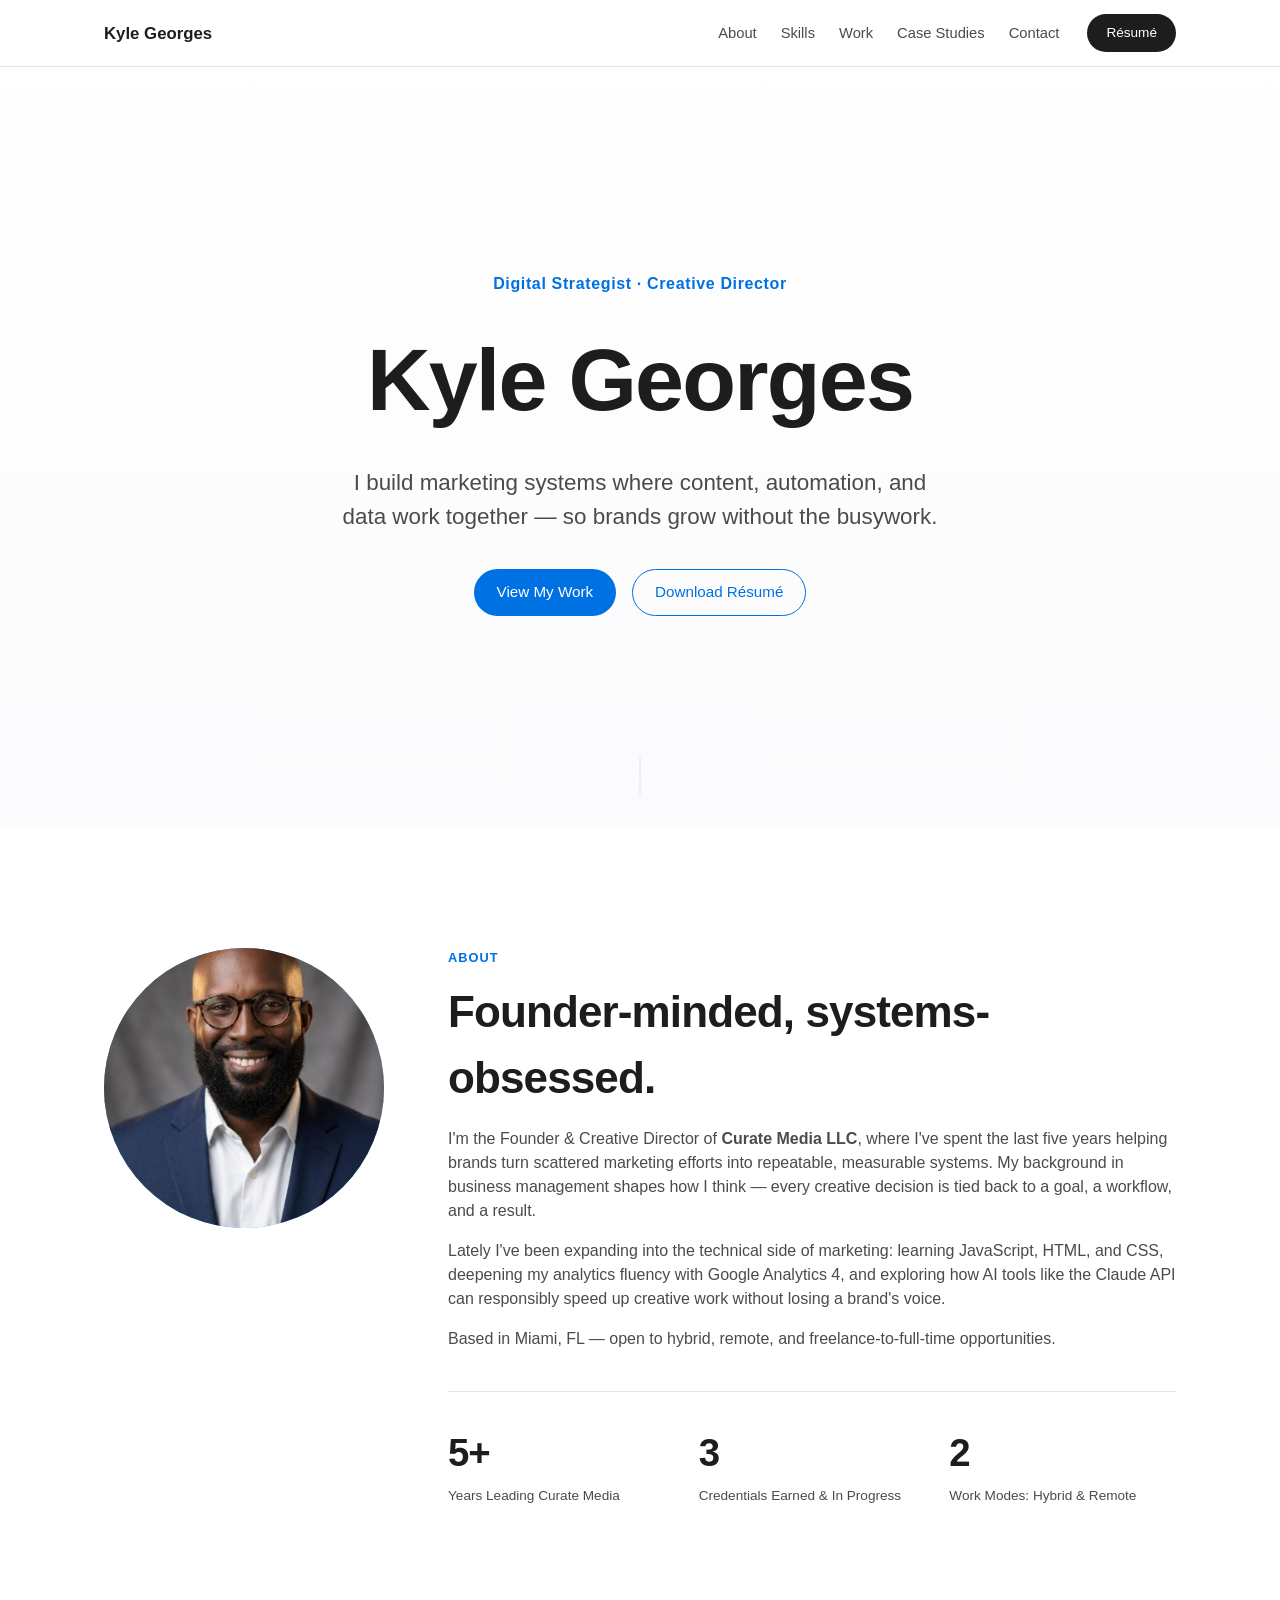
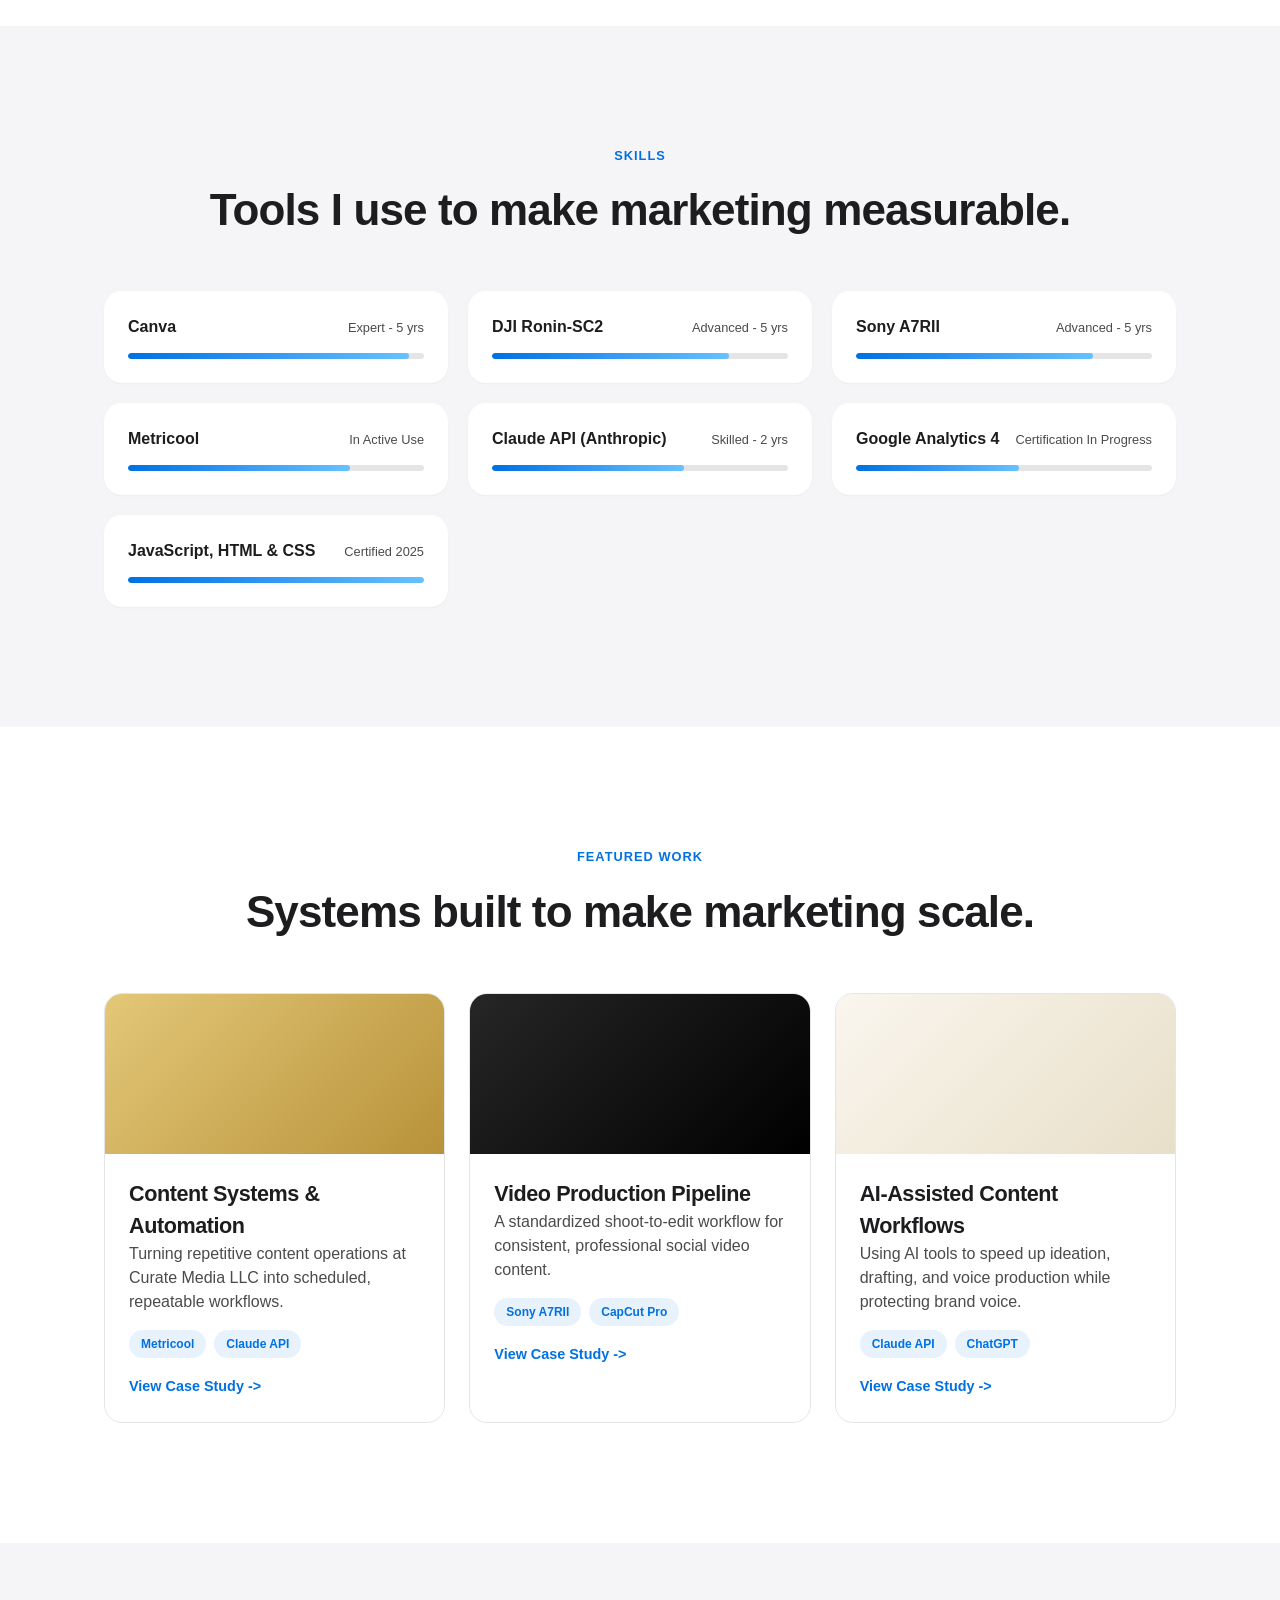
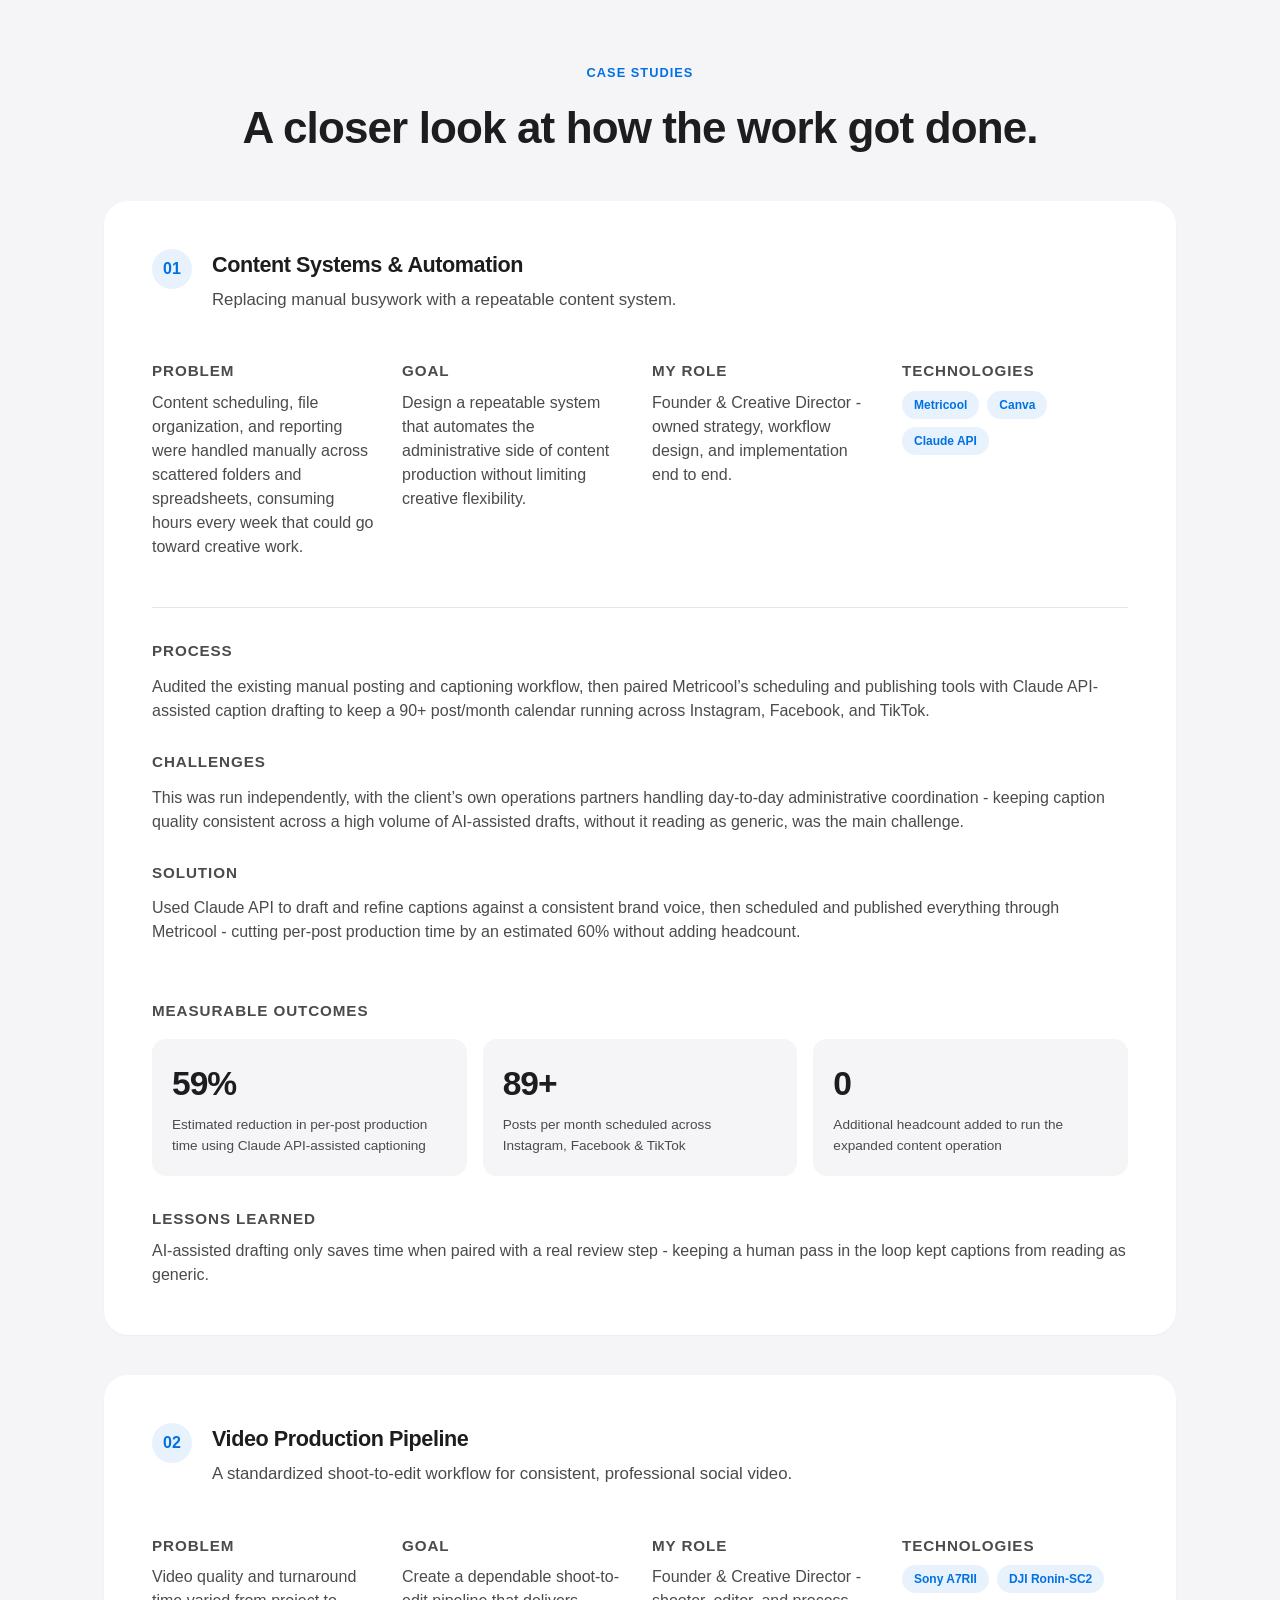
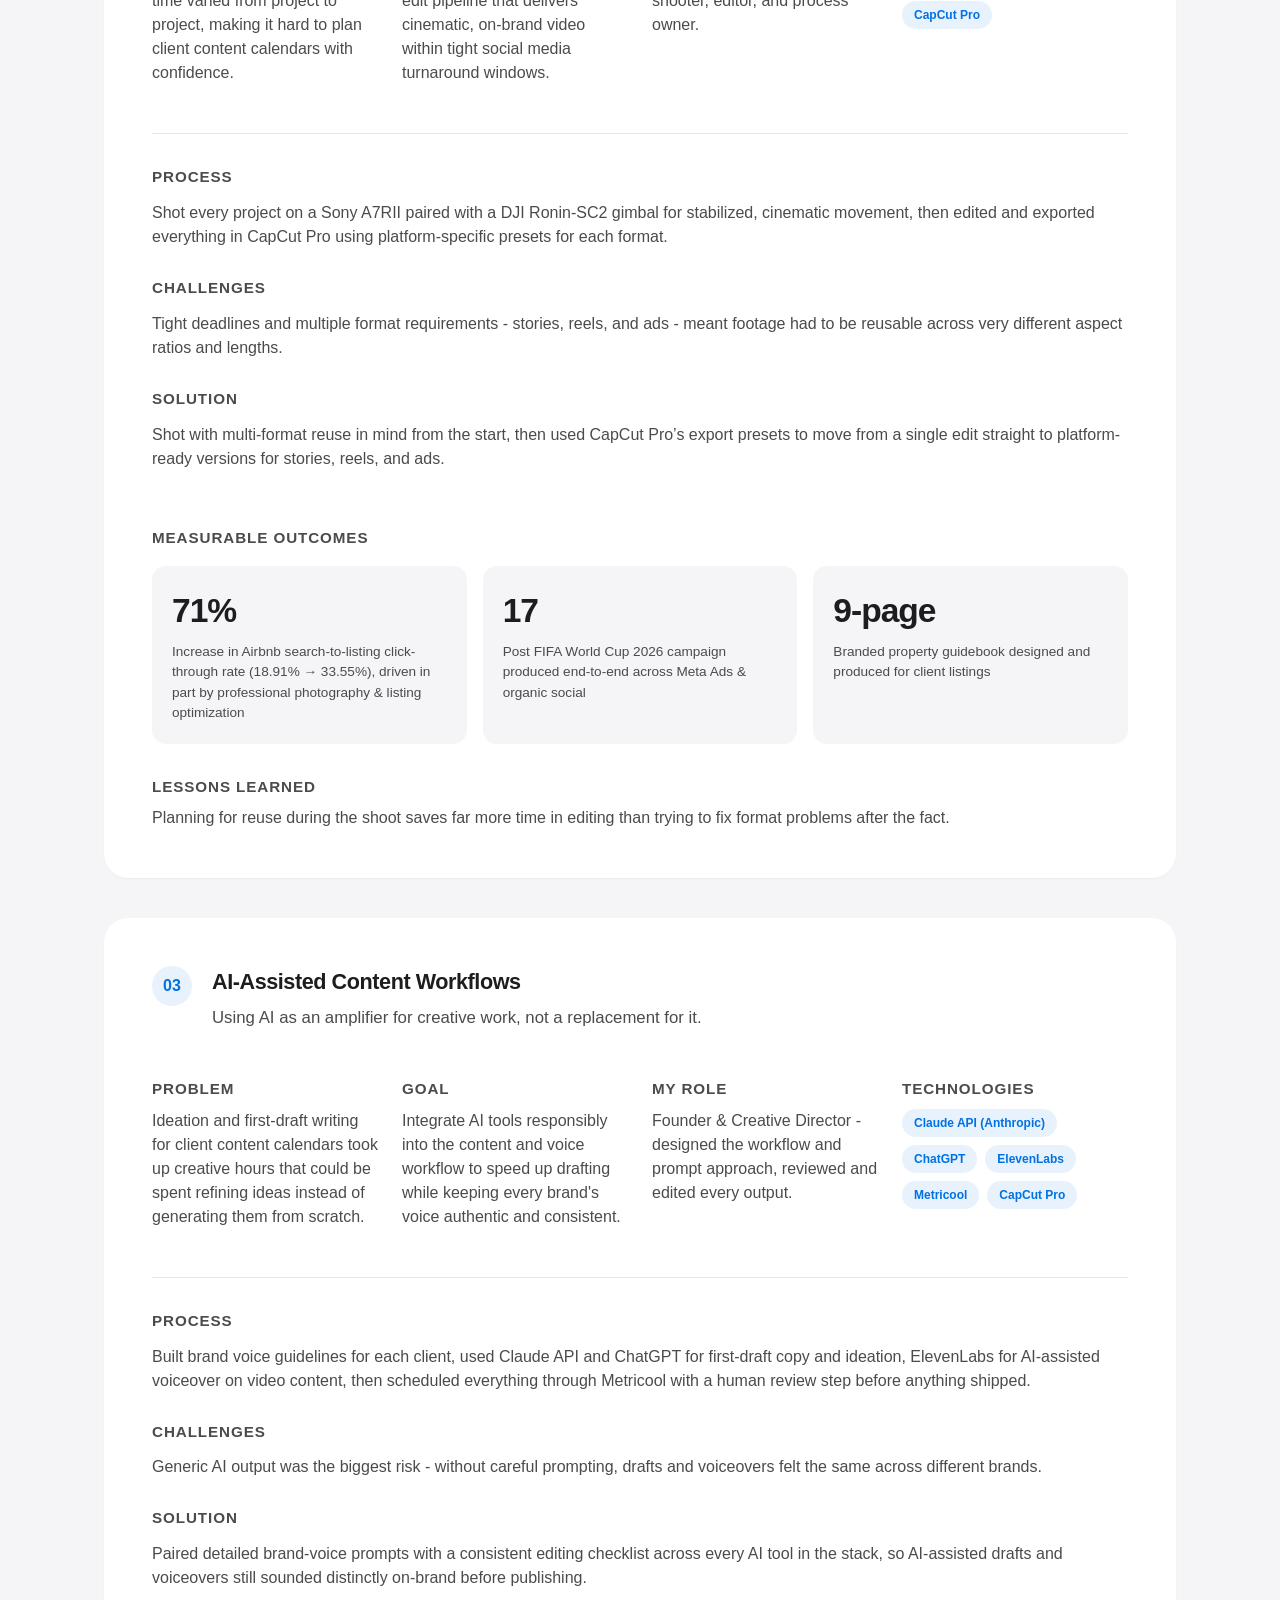
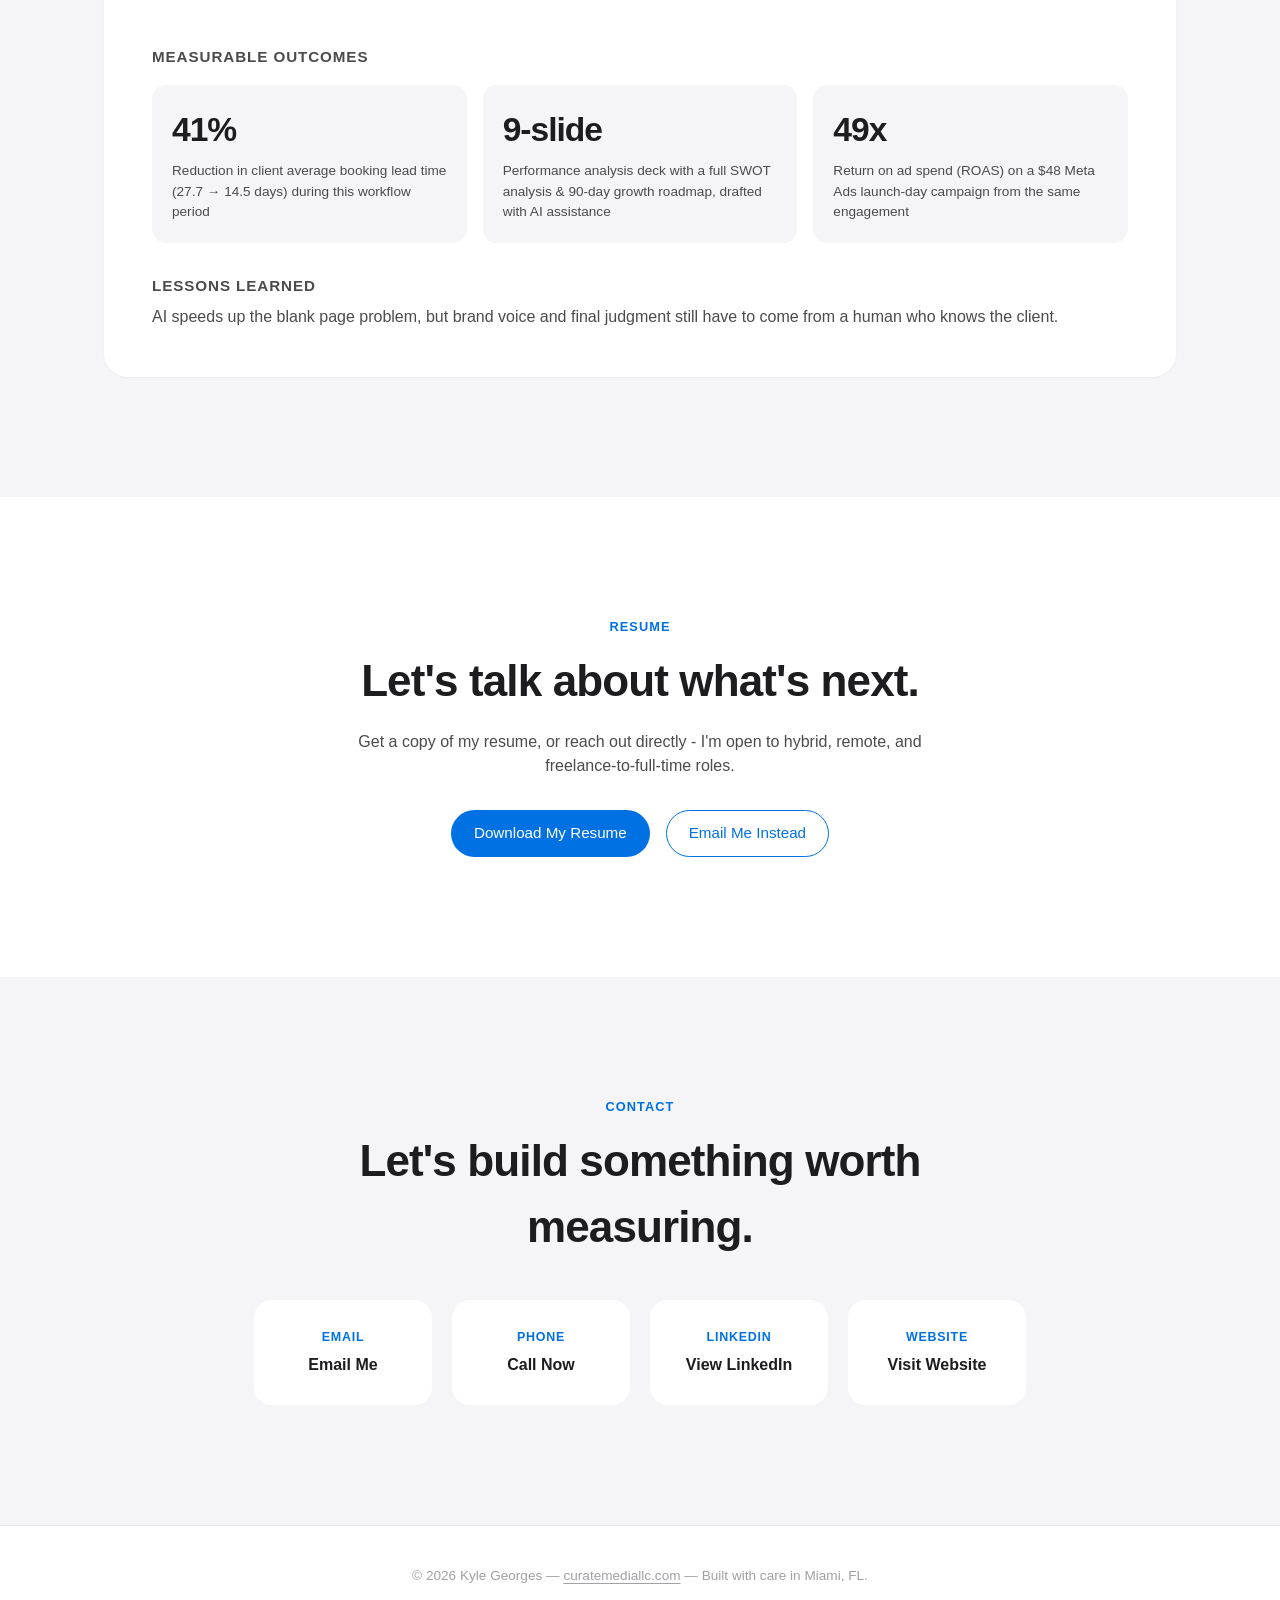
==== index.html @ 7d6620c8 "Add resume PDF and fix download links" ====
<!DOCTYPE html>
<html lang="en">
  <head>
    <meta charset="UTF-8" />
    <meta name="viewport" content="width=device-width, initial-scale=1.0" />
    <title>Kyle Georges — Digital Strategist & Creative Director</title>
    <meta
      name="description"
      content="Kyle Georges is a digital strategist and creative director specializing in content systems, marketing automation, and AI-assisted creative workflows."
    />
    <link rel="preconnect" href="https://fonts.googleapis.com" />
    <link rel="stylesheet" href="styles.css" />
    <script type="module" src="script.js" defer></script>
  </head>
  <body>
    <a class="skip-link" href="#main">Skip to content</a>

    <header class="site-header" id="top">
      <div class="nav-inner">
        <a href="#top" class="logo">Kyle Georges</a>
        <nav class="main-nav" aria-label="Primary">
          <a href="#about">About</a>
          <a href="#skills">Skills</a>
          <a href="#work">Work</a>
          <a href="#case-studies">Case Studies</a>
          <a href="#contact">Contact</a>
        </nav>
        <a href="Kyle_Georges_Resume.pdf" download class="btn btn-small">Résumé</a>
        <button
          class="nav-toggle"
          id="navToggle"
          aria-label="Toggle menu"
          aria-expanded="false"
        >
          <span></span><span></span><span></span>
        </button>
      </div>
    </header>

    <main id="main">
      <section class="hero" id="home">
        <div class="hero-inner reveal">
          <p class="eyebrow">Digital Strategist · Creative Director</p>
          <h1>Kyle Georges</h1>
          <p class="hero-sub">
            I build marketing systems where content, automation, and data work
            together — so brands grow without the busywork.
          </p>
          <div class="hero-actions">
            <a href="#work" class="btn btn-primary">View My Work</a>
            <a href="Kyle_Georges_Resume.pdf" download class="btn btn-secondary">Download Résumé</a>
          </div>
        </div>
        <div class="scroll-cue" aria-hidden="true"><span></span></div>
      </section>

      <section class="about" id="about">
        <div class="container about-grid">
          <div class="about-portrait reveal">
            <img
              alt="Kyle Georges"
              class="portrait-img"
              src="[data-uri]"
            />
          </div>
          <div class="about-copy reveal">
            <p class="section-eyebrow">About</p>
            <h2>Founder-minded, systems-obsessed.</h2>
            <p>
              I'm the Founder &amp; Creative Director of
              <strong>Curate Media LLC</strong>, where I've spent the last five
              years helping brands turn scattered marketing efforts into
              repeatable, measurable systems. My background in business
              management shapes how I think — every creative decision is tied
              back to a goal, a workflow, and a result.
            </p>
            <p>
              Lately I've been expanding into the technical side of marketing:
              learning JavaScript, HTML, and CSS, deepening my analytics fluency
              with Google Analytics 4, and exploring how AI tools like the
              Claude API can responsibly speed up creative work without losing a
              brand's voice.
            </p>
            <p>
              Based in Miami, FL — open to hybrid, remote, and
              freelance-to-full-time opportunities.
            </p>
            <div class="kpi-row">
              <div class="kpi" data-count="5" data-suffix="+">
                <span class="kpi-number">0</span>
                <span class="kpi-label">Years Leading Curate Media</span>
              </div>
              <div class="kpi" data-count="3" data-suffix="">
                <span class="kpi-number">0</span>
                <span class="kpi-label"
                  >Credentials Earned &amp; In Progress</span
                >
              </div>
              <div class="kpi" data-count="2" data-suffix="">
                <span class="kpi-number">0</span>
                <span class="kpi-label">Work Modes: Hybrid &amp; Remote</span>
              </div>
            </div>
          </div>
        </div>
      </section>

      <section class="skills" id="skills">
        <div class="container">
          <p class="section-eyebrow center">Skills</p>
          <h2 class="center">Tools I use to make marketing measurable.</h2>
          <div class="skills-grid">
            <div class="skill-card reveal">
              <div class="skill-top">
                <span class="skill-name">Canva</span
                ><span class="skill-level">Expert - 5 yrs</span>
              </div>
              <div class="skill-bar"><span data-level="95"></span></div>
            </div>
            <div class="skill-card reveal">
              <div class="skill-top">
                <span class="skill-name">DJI Ronin-SC2</span
                ><span class="skill-level">Advanced - 5 yrs</span>
              </div>
              <div class="skill-bar"><span data-level="80"></span></div>
            </div>
            <div class="skill-card reveal">
              <div class="skill-top">
                <span class="skill-name">Sony A7RII</span
                ><span class="skill-level">Advanced - 5 yrs</span>
              </div>
              <div class="skill-bar"><span data-level="80"></span></div>
            </div>
            <div class="skill-card reveal">
              <div class="skill-top">
                <span class="skill-name">Metricool</span
                ><span class="skill-level">In Active Use</span>
              </div>
              <div class="skill-bar"><span data-level="75"></span></div>
            </div>
            <div class="skill-card reveal">
              <div class="skill-top">
                <span class="skill-name">Claude API (Anthropic)</span
                ><span class="skill-level">Skilled - 2 yrs</span>
              </div>
              <div class="skill-bar"><span data-level="65"></span></div>
            </div>
            <div class="skill-card reveal">
              <div class="skill-top">
                <span class="skill-name">Google Analytics 4</span
                ><span class="skill-level">Certification In Progress</span>
              </div>
              <div class="skill-bar"><span data-level="55"></span></div>
            </div>
            <div class="skill-card reveal">
              <div class="skill-top">
                <span class="skill-name">JavaScript, HTML &amp; CSS</span
                ><span class="skill-level">Certified 2025</span>
              </div>
              <div class="skill-bar"><span data-level="100"></span></div>
            </div>
          </div>
        </div>
      </section>
      <section class="work" id="work">
        <div class="container">
          <p class="section-eyebrow center">Featured Work</p>
          <h2 class="center">Systems built to make marketing scale.</h2>
          <div class="work-grid">
            <article class="work-card reveal">
              <div class="work-card-media media-1"></div>
              <div class="work-card-body">
                <h3>Content Systems &amp; Automation</h3>
                <p>
                  Turning repetitive content operations at Curate Media LLC into
                  scheduled, repeatable workflows.
                </p>
                <div class="tag-row">
                  <span class="tag">Metricool</span
                  ><span class="tag">Claude API</span>
                </div>
                <a href="#case-study-1" class="text-link"
                  >View Case Study -&gt;</a
                >
              </div>
            </article>
            <article class="work-card reveal">
              <div class="work-card-media media-2"></div>
              <div class="work-card-body">
                <h3>Video Production Pipeline</h3>
                <p>
                  A standardized shoot-to-edit workflow for consistent,
                  professional social video content.
                </p>
                <div class="tag-row">
                  <span class="tag">Sony A7RII</span
                  ><span class="tag">CapCut Pro</span>
                </div>
                <a href="#case-study-2" class="text-link"
                  >View Case Study -&gt;</a
                >
              </div>
            </article>
            <article class="work-card reveal">
              <div class="work-card-media media-3"></div>
              <div class="work-card-body">
                <h3>AI-Assisted Content Workflows</h3>
                <p>
                  Using AI tools to speed up ideation, drafting, and voice
                  production while protecting brand voice.
                </p>
                <div class="tag-row">
                  <span class="tag">Claude API</span
                  ><span class="tag">ChatGPT</span>
                </div>
                <a href="#case-study-3" class="text-link"
                  >View Case Study -&gt;</a
                >
              </div>
            </article>
          </div>
        </div>
      </section>
      <section class="case-studies" id="case-studies">
        <div class="container">
          <p class="section-eyebrow center">Case Studies</p>
          <h2 class="center">A closer look at how the work got done.</h2>
          <article class="case-study reveal" id="case-study-1">
            <div class="case-header">
              <span class="case-number">01</span>
              <div>
                <h3>Content Systems &amp; Automation</h3>
                <p class="case-tagline">
                  Replacing manual busywork with a repeatable content system.
                </p>
              </div>
            </div>
            <div class="case-grid">
              <div class="case-block">
                <h4>Problem</h4>
                <p>
                  Content scheduling, file organization, and reporting were
                  handled manually across scattered folders and spreadsheets,
                  consuming hours every week that could go toward creative work.
                </p>
              </div>
              <div class="case-block">
                <h4>Goal</h4>
                <p>
                  Design a repeatable system that automates the administrative
                  side of content production without limiting creative
                  flexibility.
                </p>
              </div>
              <div class="case-block">
                <h4>My Role</h4>
                <p>
                  Founder &amp; Creative Director - owned strategy, workflow
                  design, and implementation end to end.
                </p>
              </div>
              <div class="case-block">
                <h4>Technologies</h4>
                <div class="tag-row">
                  <span class="tag">Metricool</span
                  ><span class="tag">Canva</span
                  ><span class="tag">Claude API</span>
                </div>
              </div>
            </div>
            <div class="case-narrative">
              <h4>Process</h4>
              <p>
                Audited the existing manual posting and captioning workflow,
                then paired Metricool’s scheduling and publishing tools with
                Claude API-assisted caption drafting to keep a 90+ post/month
                calendar running across Instagram, Facebook, and TikTok.
              </p>
              <h4>Challenges</h4>
              <p>
                This was run independently, with the client’s own operations
                partners handling day-to-day administrative coordination -
                keeping caption quality consistent across a high volume of
                AI-assisted drafts, without it reading as generic, was the main
                challenge.
              </p>
              <h4>Solution</h4>
              <p>
                Used Claude API to draft and refine captions against a
                consistent brand voice, then scheduled and published everything
                through Metricool - cutting per-post production time by an
                estimated 60% without adding headcount.
              </p>
            </div>
            <div class="case-outcomes">
              <h4>Measurable Outcomes</h4>
              <div class="outcome-grid">
                <div
                  class="outcome-card stat kpi reveal"
                  data-count="60"
                  data-suffix="%"
                >
                  <span class="kpi-number">0</span
                  ><span class="outcome-label"
                    >Estimated reduction in per-post production time using
                    Claude API-assisted captioning</span
                  >
                </div>
                <div
                  class="outcome-card stat kpi reveal"
                  data-count="90"
                  data-suffix="+"
                >
                  <span class="kpi-number">0</span
                  ><span class="outcome-label"
                    >Posts per month scheduled across Instagram, Facebook &amp;
                    TikTok</span
                  >
                </div>
                <div
                  class="outcome-card stat kpi reveal"
                  data-count="0"
                  data-suffix=""
                >
                  <span class="kpi-number">0</span
                  ><span class="outcome-label"
                    >Additional headcount added to run the expanded content
                    operation</span
                  >
                </div>
              </div>
            </div>
            <div class="case-lessons">
              <h4>Lessons Learned</h4>
              <p>
                AI-assisted drafting only saves time when paired with a real
                review step - keeping a human pass in the loop kept captions
                from reading as generic.
              </p>
            </div>
          </article>
          <article class="case-study reveal" id="case-study-2">
            <div class="case-header">
              <span class="case-number">02</span>
              <div>
                <h3>Video Production Pipeline</h3>
                <p class="case-tagline">
                  A standardized shoot-to-edit workflow for consistent,
                  professional social video.
                </p>
              </div>
            </div>
            <div class="case-grid">
              <div class="case-block">
                <h4>Problem</h4>
                <p>
                  Video quality and turnaround time varied from project to
                  project, making it hard to plan client content calendars with
                  confidence.
                </p>
              </div>
              <div class="case-block">
                <h4>Goal</h4>
                <p>
                  Create a dependable shoot-to-edit pipeline that delivers
                  cinematic, on-brand video within tight social media turnaround
                  windows.
                </p>
              </div>
              <div class="case-block">
                <h4>My Role</h4>
                <p>
                  Founder &amp; Creative Director - shooter, editor, and process
                  owner.
                </p>
              </div>
              <div class="case-block">
                <h4>Technologies</h4>
                <div class="tag-row">
                  <span class="tag">Sony A7RII</span
                  ><span class="tag">DJI Ronin-SC2</span
                  ><span class="tag">CapCut Pro</span>
                </div>
              </div>
            </div>
            <div class="case-narrative">
              <h4>Process</h4>
              <p>
                Shot every project on a Sony A7RII paired with a DJI Ronin-SC2
                gimbal for stabilized, cinematic movement, then edited and
                exported everything in CapCut Pro using platform-specific
                presets for each format.
              </p>
              <h4>Challenges</h4>
              <p>
                Tight deadlines and multiple format requirements - stories,
                reels, and ads - meant footage had to be reusable across very
                different aspect ratios and lengths.
              </p>
              <h4>Solution</h4>
              <p>
                Shot with multi-format reuse in mind from the start, then used
                CapCut Pro’s export presets to move from a single edit straight
                to platform-ready versions for stories, reels, and ads.
              </p>
            </div>
            <div class="case-outcomes">
              <h4>Measurable Outcomes</h4>
              <div class="outcome-grid">
                <div
                  class="outcome-card stat kpi reveal"
                  data-count="77"
                  data-suffix="%"
                >
                  <span class="kpi-number">0</span
                  ><span class="outcome-label"
                    >Increase in Airbnb search-to-listing click-through rate
                    (18.91% → 33.55%), driven in part by professional
                    photography &amp; listing optimization</span
                  >
                </div>
                <div
                  class="outcome-card stat kpi reveal"
                  data-count="18"
                  data-suffix=""
                >
                  <span class="kpi-number">0</span
                  ><span class="outcome-label"
                    >Post FIFA World Cup 2026 campaign produced end-to-end
                    across Meta Ads &amp; organic social</span
                  >
                </div>
                <div
                  class="outcome-card stat kpi reveal"
                  data-count="10"
                  data-suffix="-page"
                >
                  <span class="kpi-number">0</span
                  ><span class="outcome-label"
                    >Branded property guidebook designed and produced for client
                    listings</span
                  >
                </div>
              </div>
            </div>
            <div class="case-lessons">
              <h4>Lessons Learned</h4>
              <p>
                Planning for reuse during the shoot saves far more time in
                editing than trying to fix format problems after the fact.
              </p>
            </div>
          </article>
          <article class="case-study reveal" id="case-study-3">
            <div class="case-header">
              <span class="case-number">03</span>
              <div>
                <h3>AI-Assisted Content Workflows</h3>
                <p class="case-tagline">
                  Using AI as an amplifier for creative work, not a replacement
                  for it.
                </p>
              </div>
            </div>
            <div class="case-grid">
              <div class="case-block">
                <h4>Problem</h4>
                <p>
                  Ideation and first-draft writing for client content calendars
                  took up creative hours that could be spent refining ideas
                  instead of generating them from scratch.
                </p>
              </div>
              <div class="case-block">
                <h4>Goal</h4>
                <p>
                  Integrate AI tools responsibly into the content and voice
                  workflow to speed up drafting while keeping every brand's
                  voice authentic and consistent.
                </p>
              </div>
              <div class="case-block">
                <h4>My Role</h4>
                <p>
                  Founder &amp; Creative Director - designed the workflow and
                  prompt approach, reviewed and edited every output.
                </p>
              </div>
              <div class="case-block">
                <h4>Technologies</h4>
                <div class="tag-row">
                  <span class="tag">Claude API (Anthropic)</span
                  ><span class="tag">ChatGPT</span
                  ><span class="tag">ElevenLabs</span
                  ><span class="tag">Metricool</span
                  ><span class="tag">CapCut Pro</span>
                </div>
              </div>
            </div>
            <div class="case-narrative">
              <h4>Process</h4>
              <p>
                Built brand voice guidelines for each client, used Claude API
                and ChatGPT for first-draft copy and ideation, ElevenLabs for
                AI-assisted voiceover on video content, then scheduled
                everything through Metricool with a human review step before
                anything shipped.
              </p>
              <h4>Challenges</h4>
              <p>
                Generic AI output was the biggest risk - without careful
                prompting, drafts and voiceovers felt the same across different
                brands.
              </p>
              <h4>Solution</h4>
              <p>
                Paired detailed brand-voice prompts with a consistent editing
                checklist across every AI tool in the stack, so AI-assisted
                drafts and voiceovers still sounded distinctly on-brand before
                publishing.
              </p>
            </div>
            <div class="case-outcomes">
              <h4>Measurable Outcomes</h4>
              <div class="outcome-grid">
                <div
                  class="outcome-card stat kpi reveal"
                  data-count="48"
                  data-suffix="%"
                >
                  <span class="kpi-number">0</span
                  ><span class="outcome-label"
                    >Reduction in client average booking lead time (27.7 → 14.5
                    days) during this workflow period</span
                  >
                </div>
                <div
                  class="outcome-card stat kpi reveal"
                  data-count="10"
                  data-suffix="-slide"
                >
                  <span class="kpi-number">0</span
                  ><span class="outcome-label"
                    >Performance analysis deck with a full SWOT analysis &amp;
                    90-day growth roadmap, drafted with AI assistance</span
                  >
                </div>
                <div
                  class="outcome-card stat kpi reveal"
                  data-count="58"
                  data-suffix="x"
                >
                  <span class="kpi-number">0</span
                  ><span class="outcome-label"
                    >Return on ad spend (ROAS) on a $48 Meta Ads launch-day
                    campaign from the same engagement</span
                  >
                </div>
              </div>
            </div>
            <div class="case-lessons">
              <h4>Lessons Learned</h4>
              <p>
                AI speeds up the blank page problem, but brand voice and final
                judgment still have to come from a human who knows the client.
              </p>
            </div>
          </article>
        </div>
      </section>
      <section class="resume-section" id="resume">
        <div class="container resume-inner reveal">
          <p class="section-eyebrow center">Resume</p>
          <h2 class="center">Let's talk about what's next.</h2>
          <p class="center resume-sub">
            Get a copy of my resume, or reach out directly - I'm open to hybrid,
            remote, and freelance-to-full-time roles.
          </p>
          <div class="hero-actions center">
            <a
              href="Kyle_Georges_Resume.pdf"
              download
              class="btn btn-primary"
              >Download My Resume</a
            >
            <a
              href="mailto:prestorge@gmail.com?subject=Resume%20Request"
              class="btn btn-secondary"
              >Email Me Instead</a
            >
          </div>
        </div>
      </section>
      <section class="contact" id="contact">
        <div class="container contact-inner reveal">
          <p class="section-eyebrow center">Contact</p>
          <h2 class="center">Let's build something worth measuring.</h2>
          <div class="contact-grid">
            <a class="contact-card" href="mailto:prestorge@gmail.com"
              ><span class="contact-label">Email</span
              ><span class="contact-value">Email Me</span></a
            ><a class="contact-card" href="tel:+17866679561"
              ><span class="contact-label">Phone</span
              ><span class="contact-value">Call Now</span></a
            ><a
              class="contact-card"
              href="https://www.linkedin.com/in/kgeorges2k3"
              target="_blank"
              rel="noopener"
              ><span class="contact-label">LinkedIn</span
              ><span class="contact-value">View LinkedIn</span></a
            ><a
              class="contact-card"
              href="https://curatemediallc.com"
              target="_blank"
              rel="noopener"
              ><span class="contact-label">Website</span
              ><span class="contact-value">Visit Website</span></a
            >
          </div>
        </div>
      </section>
    </main>
    <footer class="site-footer">
      <div class="container footer-inner">
        <span>&copy; 2026 Kyle Georges &mdash; <a href="https://curatemediallc.com" target="_blank" rel="noopener" style="color:inherit;text-decoration:underline;text-underline-offset:3px;">curatemediallc.com</a> &mdash; Built with care in Miami, FL.</span>
      </div>
    </footer>
  </body>
</html>
---- styles.css ----
:root {
  --white: #ffffff;
  --ink: #1d1d1f;
  --ink-soft: #4b4b4d;
  --gray-line: #e5e5e7;
  --gray-bg: #f5f5f7;
  --accent: #0071e3;
  --accent-soft: #e8f2fd;
  --radius: 18px;
  --maxw: 1120px;
  --speed: 0.5s;
  font-size: 16px;
}
*,
*::before,
*::after {
  box-sizing: border-box;
}
html {
  scroll-behavior: smooth;
}
body {
  margin: 0;
  background: var(--white);
  color: var(--ink);
  font-family: -apple-system, BlinkMacSystemFont, 'SF Pro Display', 'Segoe UI',
    Roboto, Helvetica, Arial, sans-serif;
  line-height: 1.5;
  -webkit-font-smoothing: antialiased;
}
img {
  max-width: 100%;
  display: block;
}
a {
  color: inherit;
  text-decoration: none;
}
.container {
  max-width: var(--maxw);
  margin: 0 auto;
  padding: 0 24px;
}
.skip-link {
  position: absolute;
  left: -999px;
  top: 0;
  background: var(--ink);
  color: var(--white);
  padding: 12px 20px;
  border-radius: 0 0 8px 0;
  z-index: 1000;
}
.skip-link:focus {
  left: 0;
}
.center {
  text-align: center;
  margin-left: auto;
  margin-right: auto;
}
.section-eyebrow {
  text-transform: uppercase;
  letter-spacing: 0.08em;
  font-size: 0.8rem;
  font-weight: 600;
  color: var(--accent);
  margin: 0 0 12px;
}
h1,
h2,
h3,
h4 {
  font-weight: 600;
  letter-spacing: -0.02em;
  margin: 0;
}
h2 {
  font-size: clamp(1.8rem, 4vw, 2.75rem);
  margin-bottom: 16px;
}
h3 {
  font-size: 1.35rem;
}
h4 {
  font-size: 0.95rem;
  text-transform: uppercase;
  letter-spacing: 0.06em;
  color: var(--ink-soft);
  margin-bottom: 8px;
}
p {
  color: var(--ink-soft);
  margin: 0 0 16px;
}
.site-header {
  position: fixed;
  top: 0;
  left: 0;
  right: 0;
  z-index: 900;
  background: rgba(255, 255, 255, 0.8);
  backdrop-filter: saturate(180%) blur(20px);
  -webkit-backdrop-filter: saturate(180%) blur(20px);
  border-bottom: 1px solid var(--gray-line);
}
.nav-inner {
  max-width: var(--maxw);
  margin: 0 auto;
  padding: 14px 24px;
  display: flex;
  align-items: center;
  gap: 28px;
}
.logo {
  font-weight: 700;
  font-size: 1.05rem;
  margin-right: auto;
}
.main-nav {
  display: flex;
  gap: 24px;
}
.main-nav a {
  font-size: 0.92rem;
  color: var(--ink-soft);
  transition: color 0.25s ease;
}
.main-nav a:hover {
  color: var(--ink);
}
.btn {
  display: inline-flex;
  align-items: center;
  justify-content: center;
  padding: 11px 22px;
  border-radius: 980px;
  font-size: 0.95rem;
  font-weight: 500;
  transition: transform 0.25s ease, background 0.25s ease, box-shadow 0.25s ease;
  border: 1px solid transparent;
  cursor: pointer;
}
.btn-small {
  padding: 8px 18px;
  font-size: 0.85rem;
  background: var(--ink);
  color: var(--white);
}
.btn-small:hover {
  transform: translateY(-1px);
}
.btn-primary {
  background: var(--accent);
  color: var(--white);
}
.btn-primary:hover {
  background: #0077ed;
  transform: translateY(-2px);
  box-shadow: 0 10px 24px rgba(0, 113, 227, 0.25);
}
.btn-secondary {
  background: transparent;
  color: var(--accent);
  border-color: var(--accent);
}
.btn-secondary:hover {
  background: var(--accent-soft);
  transform: translateY(-2px);
}
.nav-toggle {
  display: none;
  flex-direction: column;
  gap: 4px;
  background: none;
  border: none;
  cursor: pointer;
  padding: 6px;
}
.nav-toggle span {
  width: 20px;
  height: 2px;
  background: var(--ink);
}
.hero {
  position: relative;
  min-height: 92vh;
  display: flex;
  flex-direction: column;
  align-items: center;
  justify-content: center;
  text-align: center;
  padding: 140px 24px 80px;
  background: linear-gradient(180deg, #ffffff 0%, #fbfbfd 100%);
}
.hero-inner {
  max-width: 760px;
}
.eyebrow {
  color: var(--accent);
  font-weight: 600;
  letter-spacing: 0.04em;
  margin-bottom: 18px;
  font-size: 1rem;
}
.hero h1 {
  font-size: clamp(3rem, 9vw, 5.5rem);
  margin-bottom: 20px;
}
.hero-sub {
  font-size: clamp(1.1rem, 2vw, 1.4rem);
  color: var(--ink-soft);
  max-width: 620px;
  margin: 0 auto 36px;
}
.hero-actions {
  display: flex;
  gap: 16px;
  justify-content: center;
  flex-wrap: wrap;
}
.hero-actions.center {
  justify-content: center;
}
.scroll-cue {
  position: absolute;
  bottom: 32px;
  left: 50%;
  transform: translateX(-50%);
}
.scroll-cue span {
  display: block;
  width: 1px;
  height: 40px;
  background: var(--gray-line);
  position: relative;
  overflow: hidden;
}
.scroll-cue span::after {
  content: '';
  position: absolute;
  top: -40px;
  left: 0;
  width: 1px;
  height: 40px;
  background: var(--accent);
  animation: scrollcue 2s ease-in-out infinite;
}
@keyframes scrollcue {
  0% {
    top: -40px;
  }
  100% {
    top: 40px;
  }
}
section {
  padding: 120px 0;
}
.about-grid {
  display: grid;
  grid-template-columns: 280px 1fr;
  gap: 64px;
  align-items: start;
}
.about-portrait {
  width: 280px;
  height: 280px;
  border-radius: 50%;
  background: linear-gradient(135deg, var(--accent) 0%, #66c1ff 100%);
  display: flex;
  align-items: center;
  justify-content: center;
  color: var(--white);
  font-size: 3rem;
  font-weight: 600;
  letter-spacing: -0.02em;
}
.about-copy h2 {
  margin-top: 6px;
}
.kpi-row {
  display: grid;
  grid-template-columns: repeat(3, 1fr);
  gap: 24px;
  margin-top: 40px;
  padding-top: 32px;
  border-top: 1px solid var(--gray-line);
}
.kpi {
  display: flex;
  flex-direction: column;
}
.kpi-number {
  font-size: 2.4rem;
  font-weight: 700;
  color: var(--ink);
  letter-spacing: -0.03em;
}
.kpi-label {
  font-size: 0.85rem;
  color: var(--ink-soft);
  margin-top: 4px;
}
.skills {
  background: var(--gray-bg);
}
.skills-grid {
  display: grid;
  grid-template-columns: repeat(3, 1fr);
  gap: 20px;
  margin-top: 48px;
}
.skill-card {
  background: var(--white);
  border-radius: var(--radius);
  padding: 24px;
  box-shadow: 0 1px 2px rgba(0, 0, 0, 0.04);
}
.skill-top {
  display: flex;
  justify-content: space-between;
  align-items: baseline;
  margin-bottom: 14px;
}
.skill-name {
  font-weight: 600;
}
.skill-level {
  font-size: 0.8rem;
  color: var(--ink-soft);
}
.skill-bar {
  height: 6px;
  border-radius: 6px;
  background: var(--gray-line);
  overflow: hidden;
}
.skill-bar span {
  display: block;
  height: 100%;
  width: 0;
  border-radius: 6px;
  background: linear-gradient(90deg, var(--accent), #66c1ff);
  transition: width 1.2s cubic-bezier(0.16, 1, 0.3, 1);
}
.work-grid {
  display: grid;
  grid-template-columns: repeat(3, 1fr);
  gap: 24px;
  margin-top: 48px;
}
.work-card {
  border-radius: var(--radius);
  overflow: hidden;
  background: var(--white);
  border: 1px solid var(--gray-line);
  transition: transform 0.35s ease, box-shadow 0.35s ease;
}
.work-card:hover {
  transform: translateY(-6px);
  box-shadow: 0 20px 40px rgba(0, 0, 0, 0.08);
}
.work-card-media {
  height: 160px;
  background: linear-gradient(135deg, var(--gray-bg), #dfe7ee);
}
.media-1 {
  background: linear-gradient(135deg, #E3C878, #B8923A);}
.media-2 {
  background: linear-gradient(135deg, #262626, #000000);}
.media-3 {
  background: linear-gradient(135deg, #FAF6EE, #E8DFC9);}
.work-card-body {
  padding: 24px;
}
.tag-row {
  display: flex;
  flex-wrap: wrap;
  gap: 8px;
  margin-bottom: 16px;
}
.tag {
  font-size: 0.75rem;
  background: var(--accent-soft);
  color: var(--accent);
  padding: 5px 12px;
  border-radius: 980px;
  font-weight: 600;
}
.text-link {
  color: var(--accent);
  font-weight: 600;
  font-size: 0.9rem;
}
.case-studies {
  background: var(--gray-bg);
}
.case-study {
  background: var(--white);
  border-radius: 24px;
  padding: 48px;
  margin-top: 40px;
  box-shadow: 0 1px 2px rgba(0, 0, 0, 0.04);
}
.case-header {
  display: flex;
  gap: 20px;
  align-items: flex-start;
  margin-bottom: 32px;
}
.case-number {
  font-size: 1rem;
  font-weight: 700;
  color: var(--accent);
  background: var(--accent-soft);
  border-radius: 50%;
  width: 40px;
  height: 40px;
  display: flex;
  align-items: center;
  justify-content: center;
  flex-shrink: 0;
}
.case-tagline {
  margin-top: 6px;
  font-size: 1.05rem;
}
.case-grid {
  display: grid;
  grid-template-columns: repeat(4, 1fr);
  gap: 24px;
  padding-bottom: 32px;
  border-bottom: 1px solid var(--gray-line);
  margin-bottom: 32px;
}
.case-narrative {
  display: grid;
  gap: 4px;
  margin-bottom: 32px;
}
.case-narrative p {
  margin-bottom: 24px;
}
.case-outcomes {
  margin-bottom: 32px;
}
.outcome-grid {
  display: grid;
  grid-template-columns: repeat(3, 1fr);
  gap: 16px;
  margin-top: 16px;
}
.outcome-card {
  border: 1.5px dashed #c7c7cc;
  border-radius: 14px;
  padding: 20px;
  display: flex;
  flex-direction: column;
  gap: 6px;
  color: var(--ink-soft);
}
.outcome-card.stat {
  border: none;
  background: var(--gray-bg);
  color: var(--ink);
}
.outcome-card.stat .kpi-number {
  font-size: 2.1rem;
  font-weight: 700;
  color: var(--ink);
  letter-spacing: -0.03em;
}
.outcome-card.stat .outcome-label {
  color: var(--ink-soft);
}
.outcome-icon {
  font-size: 1.3rem;
  color: var(--accent);
  font-weight: 700;
}
.outcome-label {
  font-size: 0.85rem;
}
.case-lessons p {
  margin-bottom: 0;
}
.resume-section {
  text-align: center;
}
.resume-inner {
  max-width: 620px;
}
.resume-sub {
  margin-bottom: 32px;
}
.resume-note {
  font-size: 0.8rem;
  color: #a1a1a6;
  margin-top: 16px;
}
.contact {
  background: var(--gray-bg);
  text-align: center;
}
.contact-inner {
  max-width: 820px;
  margin: 0 auto;
}
.contact-grid {
  display: grid;
  grid-template-columns: repeat(auto-fit, minmax(160px, 1fr));
  gap: 20px;
  margin-top: 40px;
}
.contact-card {
  background: var(--white);
  border-radius: var(--radius);
  padding: 28px 20px;
  display: flex;
  flex-direction: column;
  gap: 6px;
  transition: transform 0.3s ease, box-shadow 0.3s ease;
}
.contact-card:hover {
  transform: translateY(-4px);
  box-shadow: 0 16px 32px rgba(0, 0, 0, 0.08);
}
.contact-label {
  font-size: 0.78rem;
  text-transform: uppercase;
  letter-spacing: 0.06em;
  color: var(--accent);
  font-weight: 600;
}
.contact-value {
  font-weight: 600;
  word-break: break-word;
}
.site-footer {
  padding: 40px 0;
  border-top: 1px solid var(--gray-line);
}
.footer-inner {
  text-align: center;
  font-size: 0.85rem;
  color: #a1a1a6;
}
.reveal {
  opacity: 0;
  transform: translateY(28px);
  transition: opacity 0.8s cubic-bezier(0.16, 1, 0.3, 1),
    transform 0.8s cubic-bezier(0.16, 1, 0.3, 1);
}
.reveal.visible {
  opacity: 1;
  transform: translateY(0);
}
@media (max-width: 900px) {
  .about-grid {
    grid-template-columns: 1fr;
  }
  .about-portrait {
    width: 180px;
    height: 180px;
    font-size: 2rem;
  }
  .skills-grid {
    grid-template-columns: repeat(2, 1fr);
  }
  .work-grid {
    grid-template-columns: 1fr;
  }
  .case-grid {
    grid-template-columns: repeat(2, 1fr);
  }
  .contact-grid {
    grid-template-columns: 1fr;
  }
  .kpi-row {
    grid-template-columns: 1fr;
    gap: 20px;
  }
}
@media (max-width: 640px) {
  .main-nav {
    display: none;
  }
  .nav-toggle {
    display: flex;
  }
  .skills-grid {
    grid-template-columns: 1fr;
  }
  .case-grid {
    grid-template-columns: 1fr;
  }
  .case-study {
    padding: 28px;
  }
  section {
    padding: 80px 0;
  }
  .hero {
    padding-top: 120px;
  }
}
.portrait-img {
  width: 100%;
  height: 100%;
  object-fit: cover;
  border-radius: 50%;
}
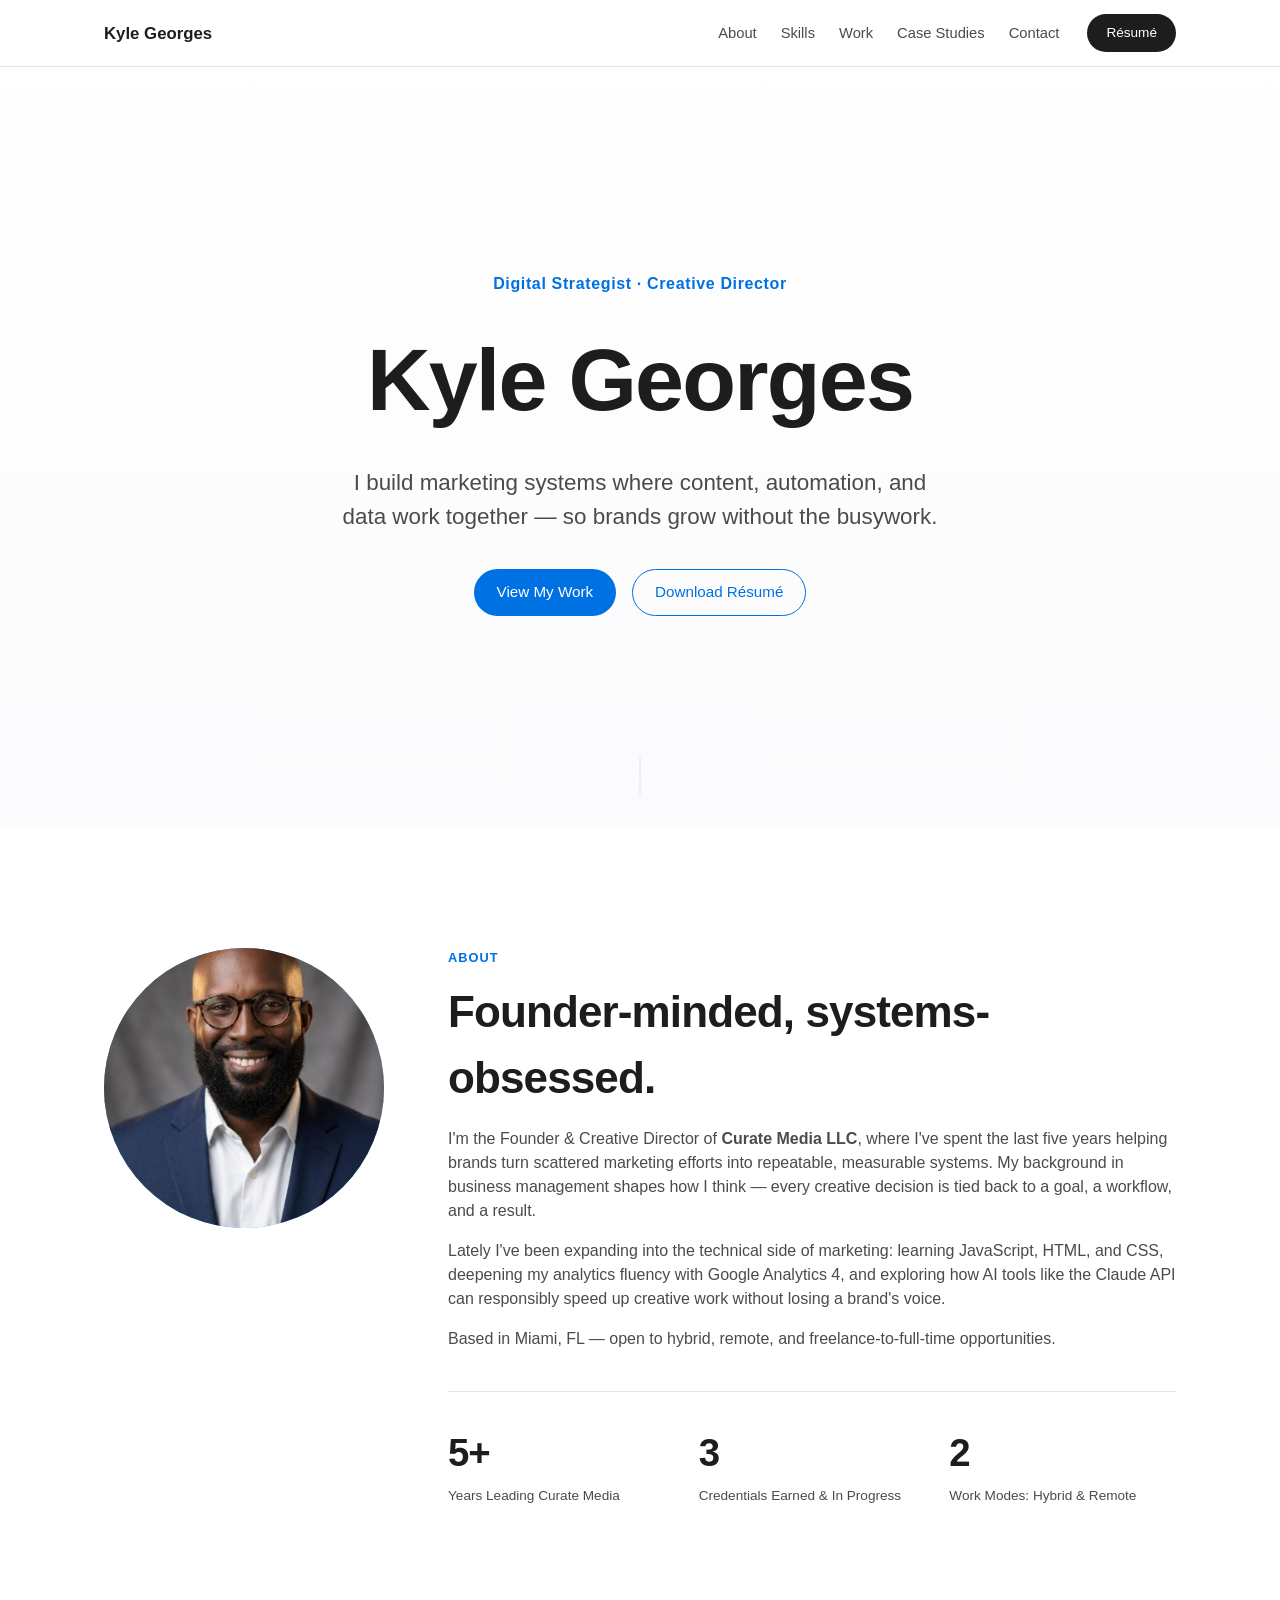
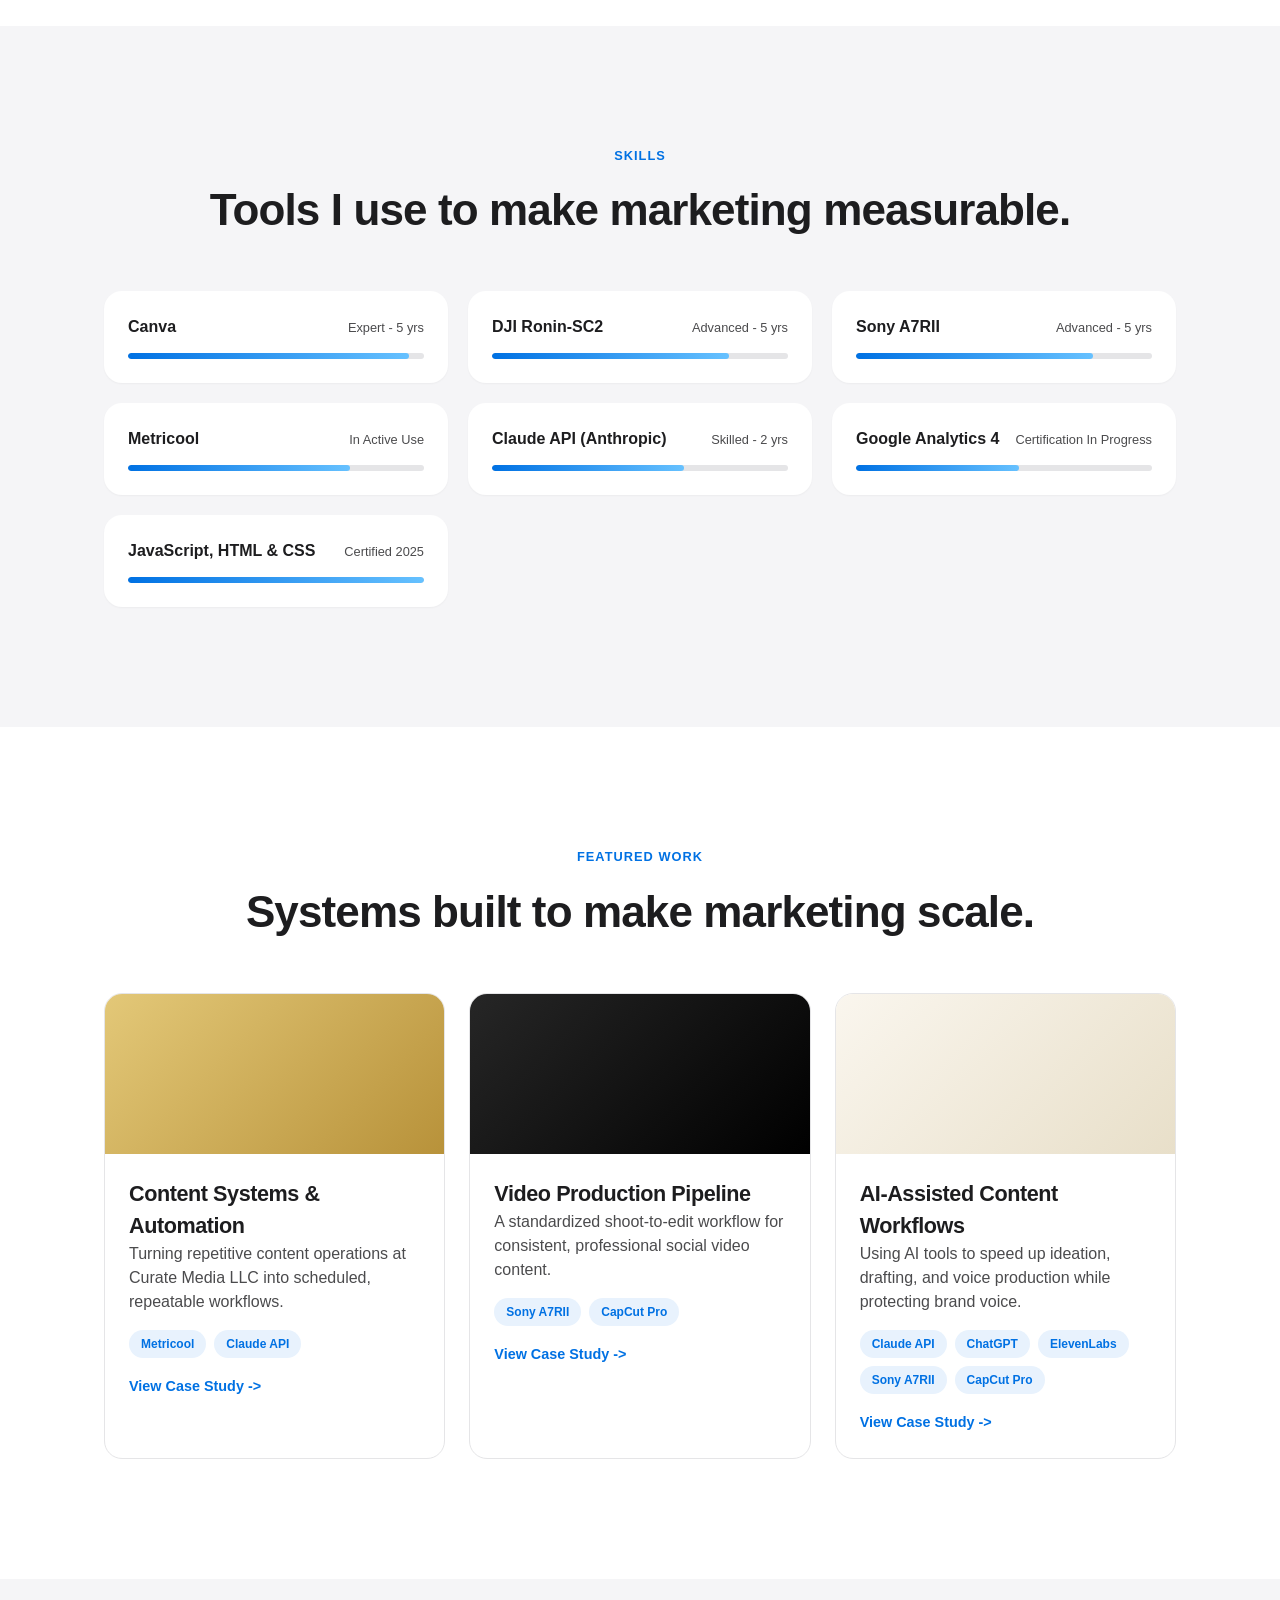
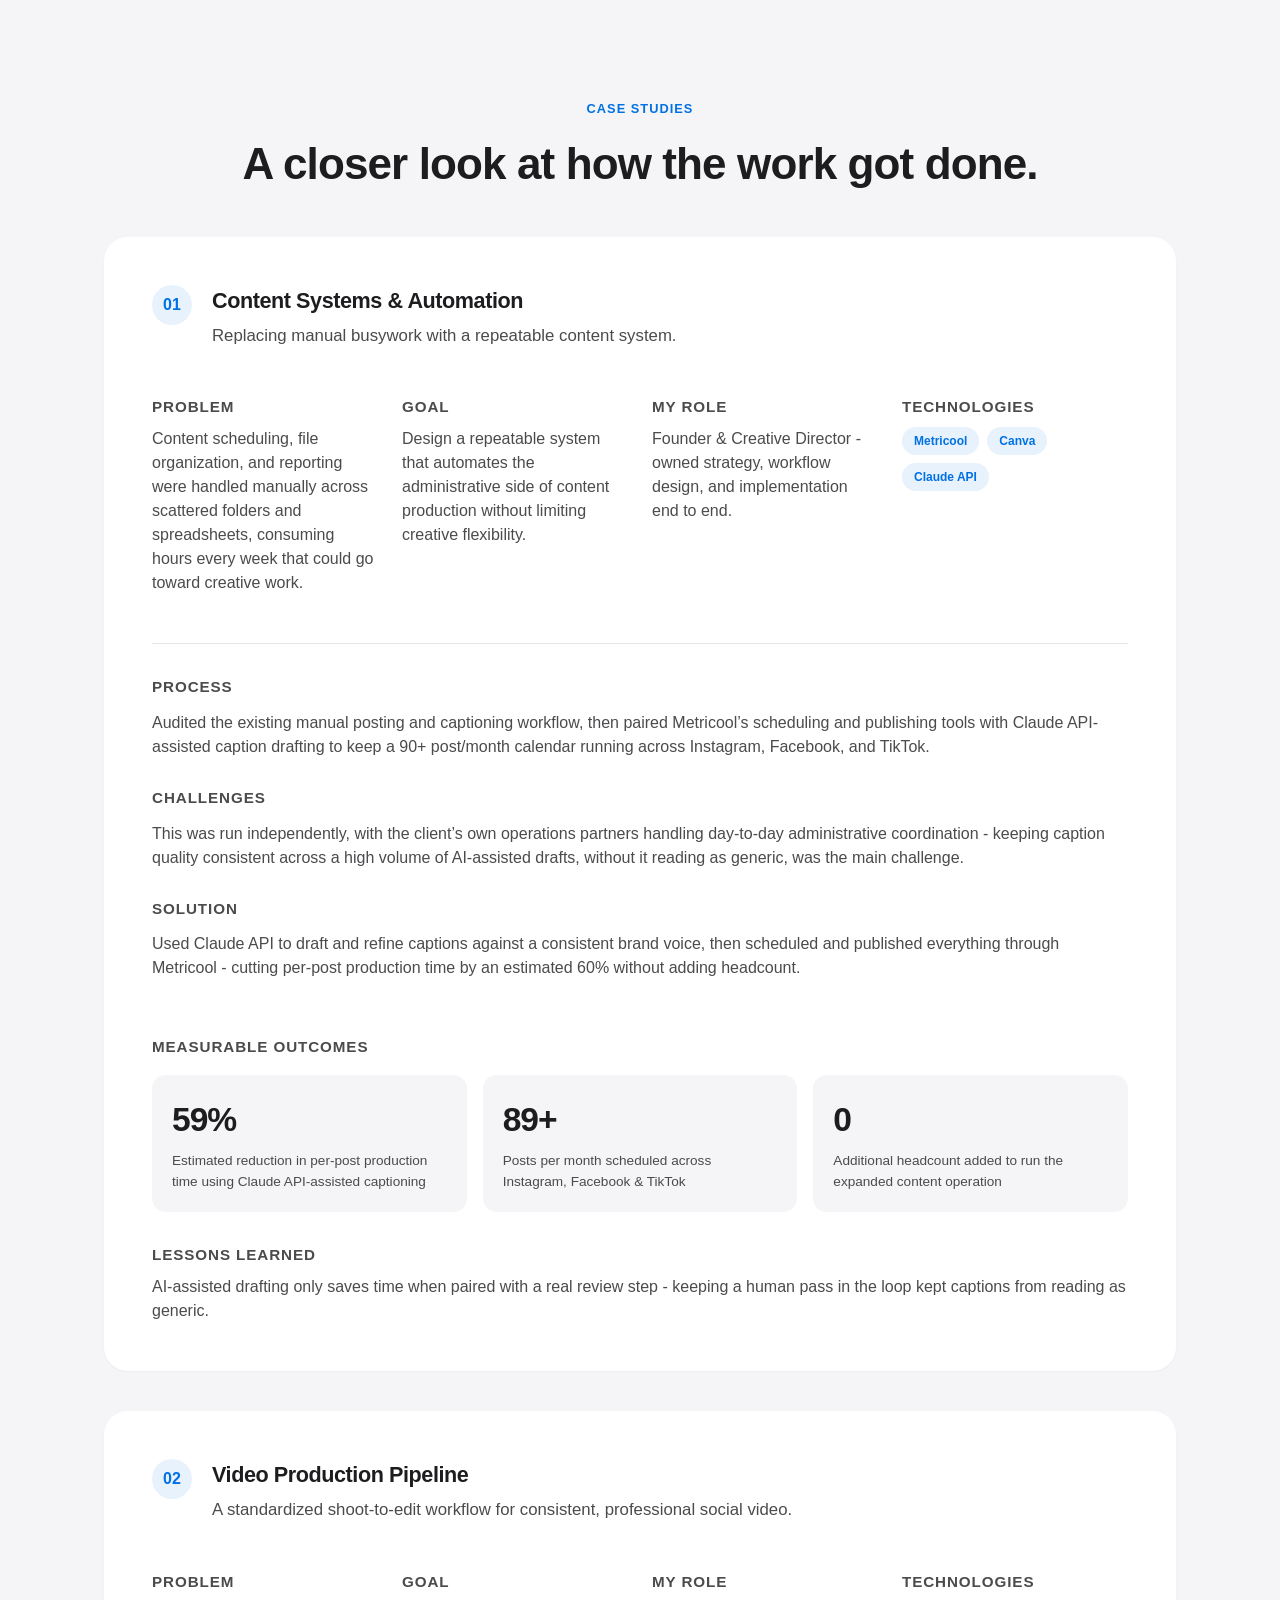
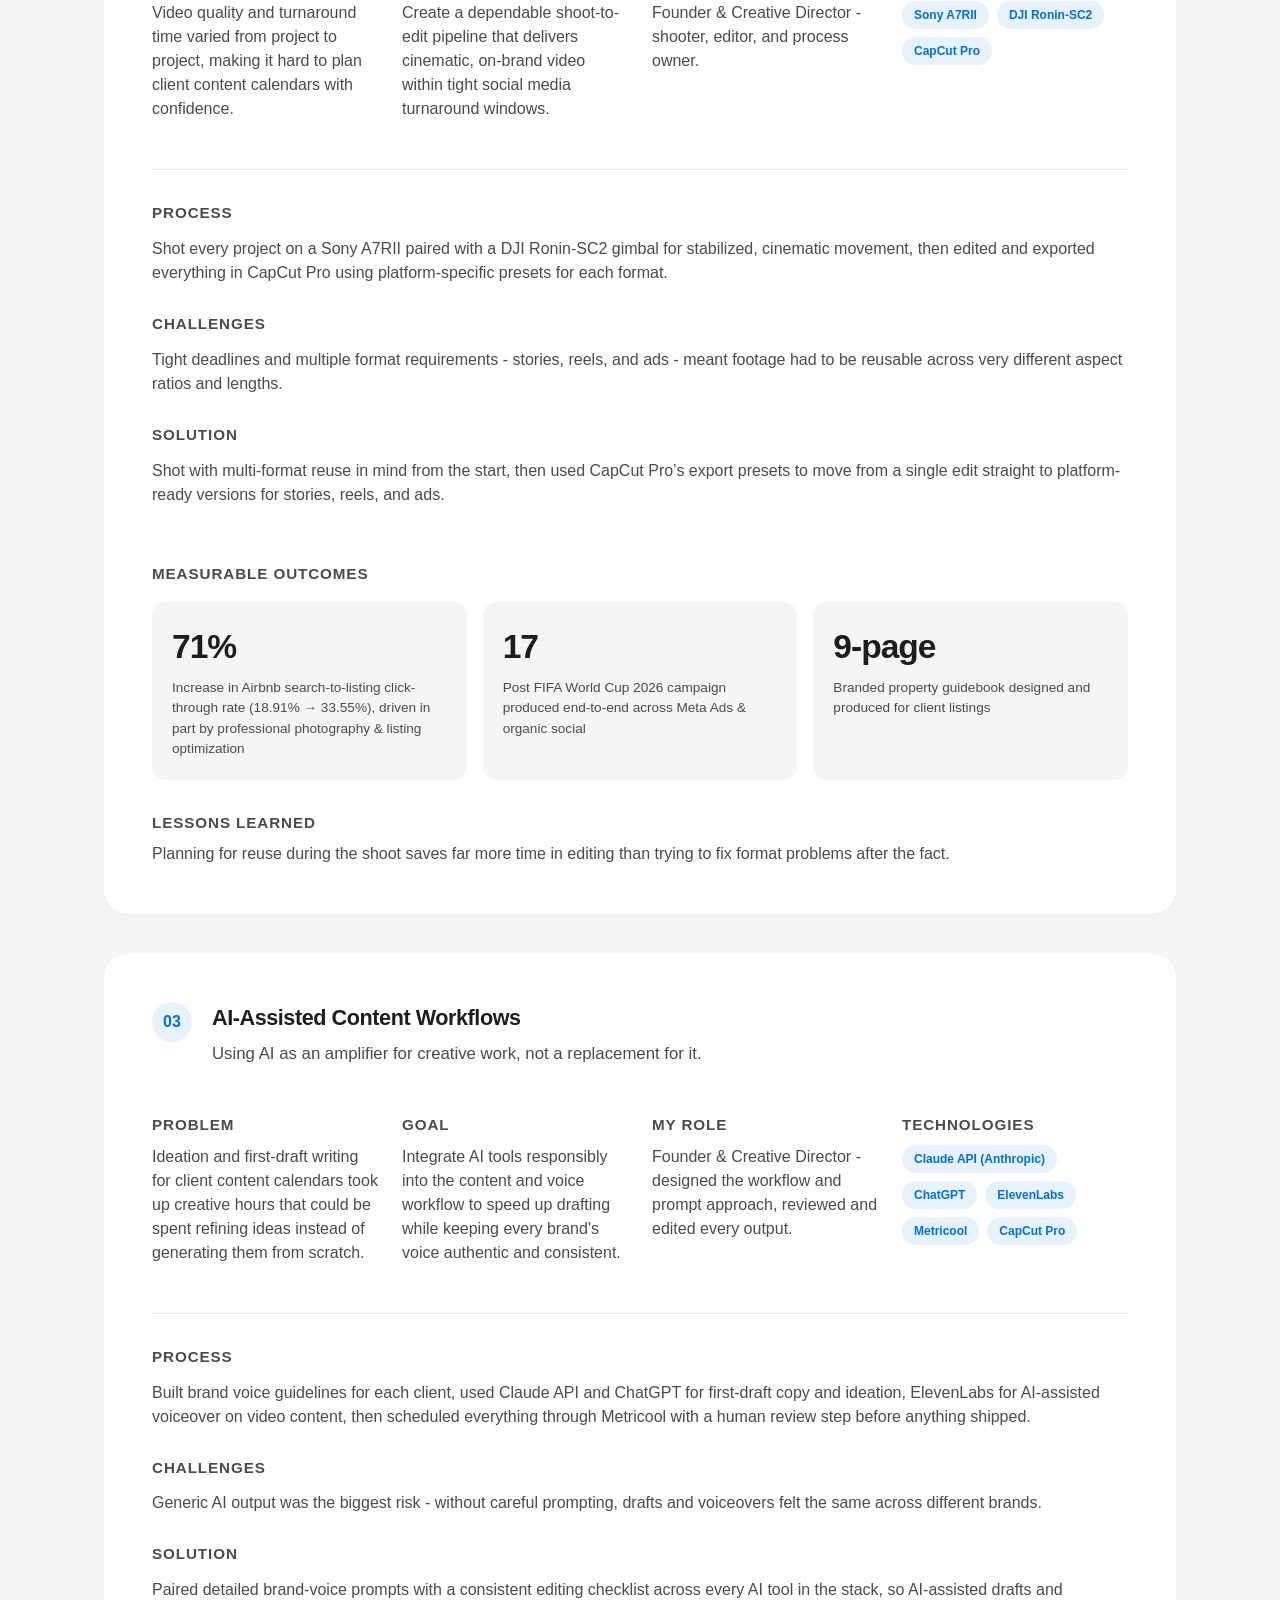
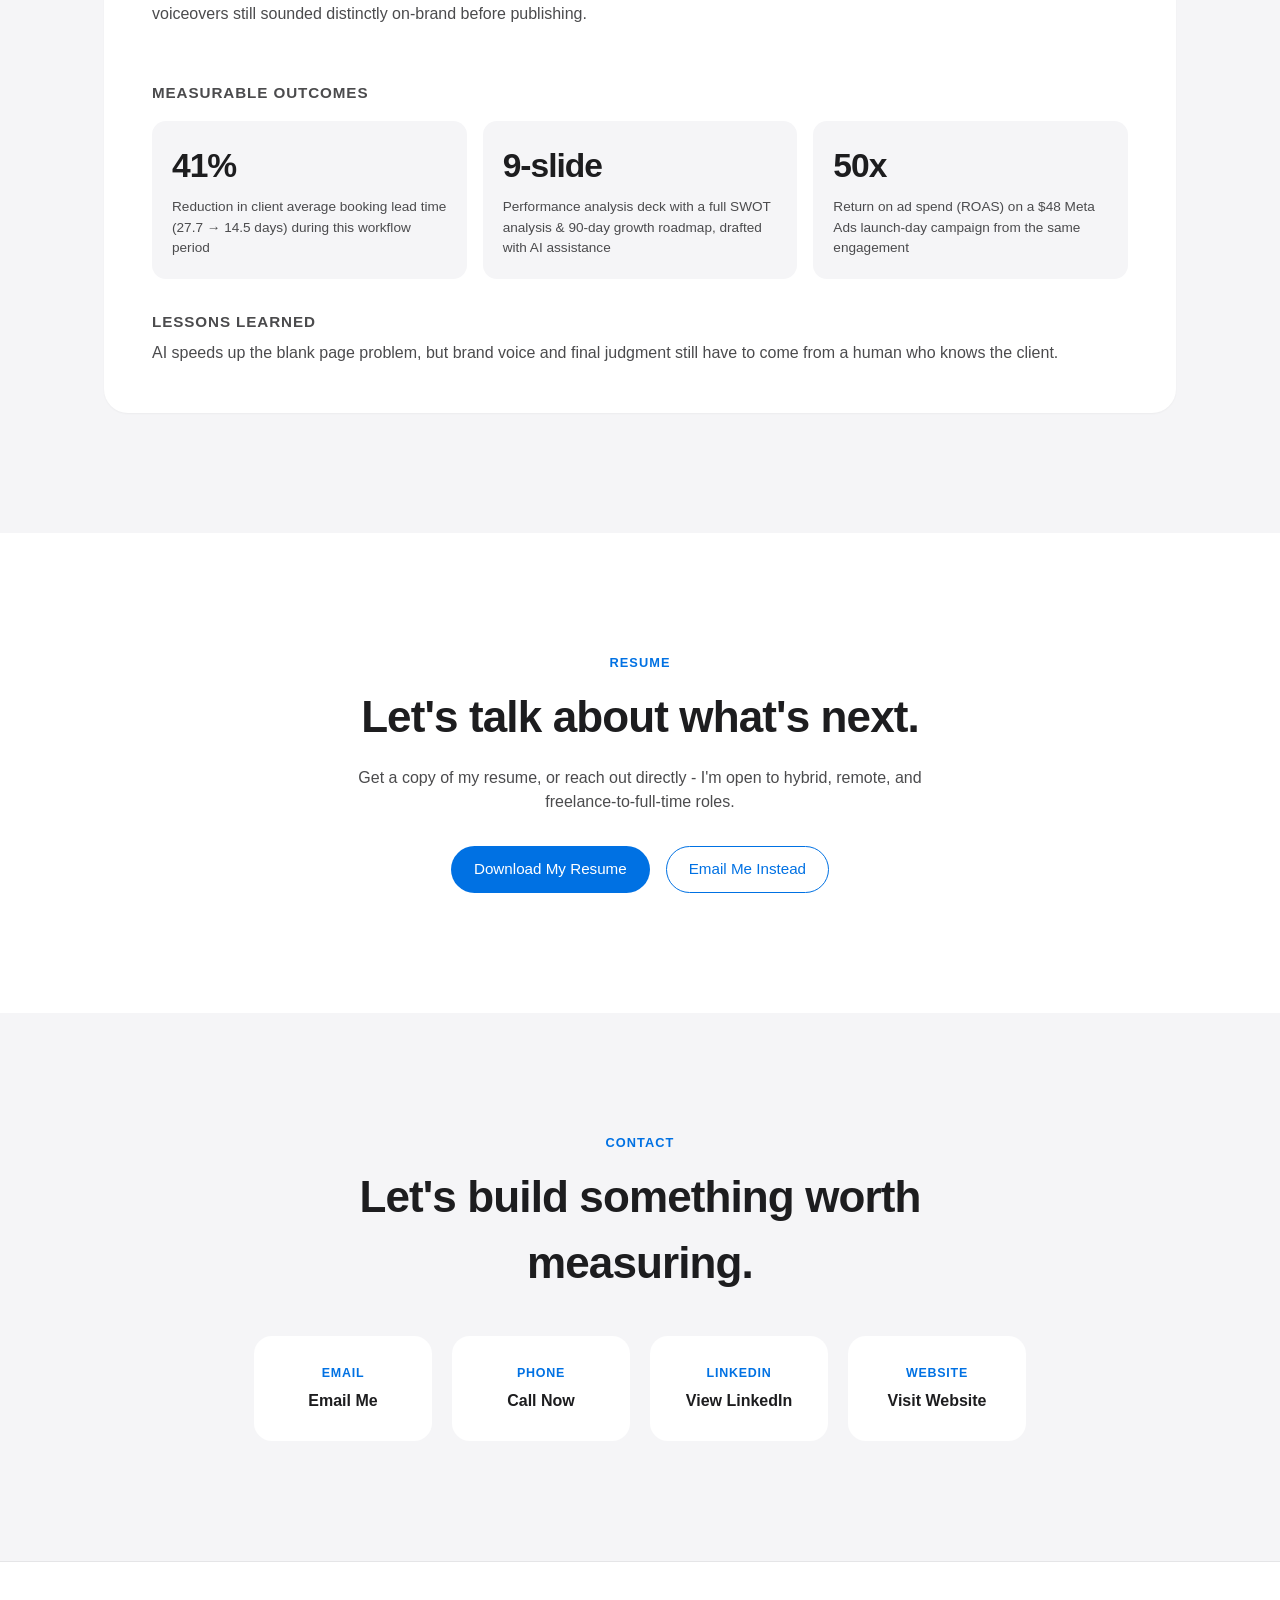
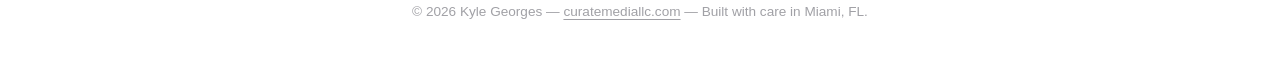
==== commit ccd35483: "Add ElevenLabs, Sony A7RII, CapCut Pro tags to AI workflow card" ====
--- a/index.html
+++ b/index.html
@@ -211,7 +211,10 @@
                 </p>
                 <div class="tag-row">
                   <span class="tag">Claude API</span
-                  ><span class="tag">ChatGPT</span>
+                  ><span class="tag">ChatGPT</span
+                  ><span class="tag">ElevenLabs</span
+                  ><span class="tag">Sony A7RII</span
+                  ><span class="tag">CapCut Pro</span>
                 </div>
                 <a href="#case-study-3" class="text-link"
                   >View Case Study -&gt;</a
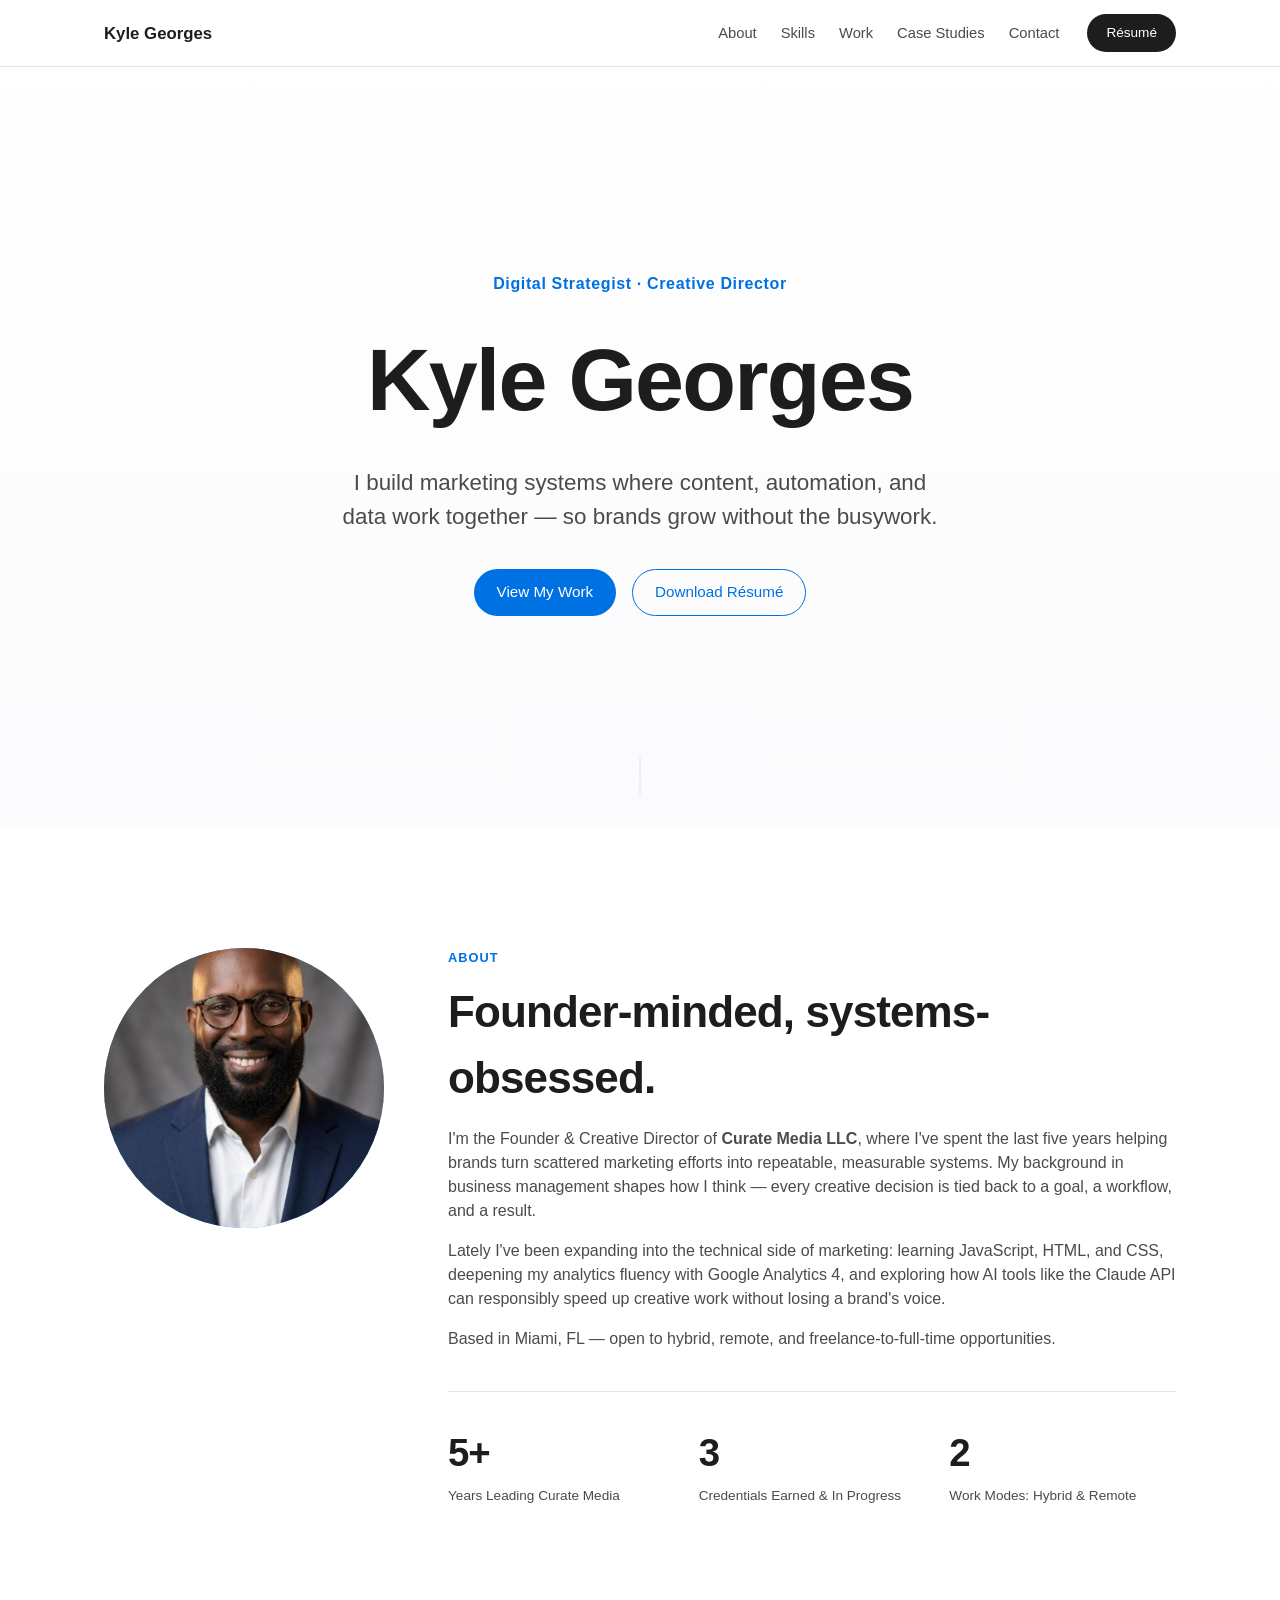
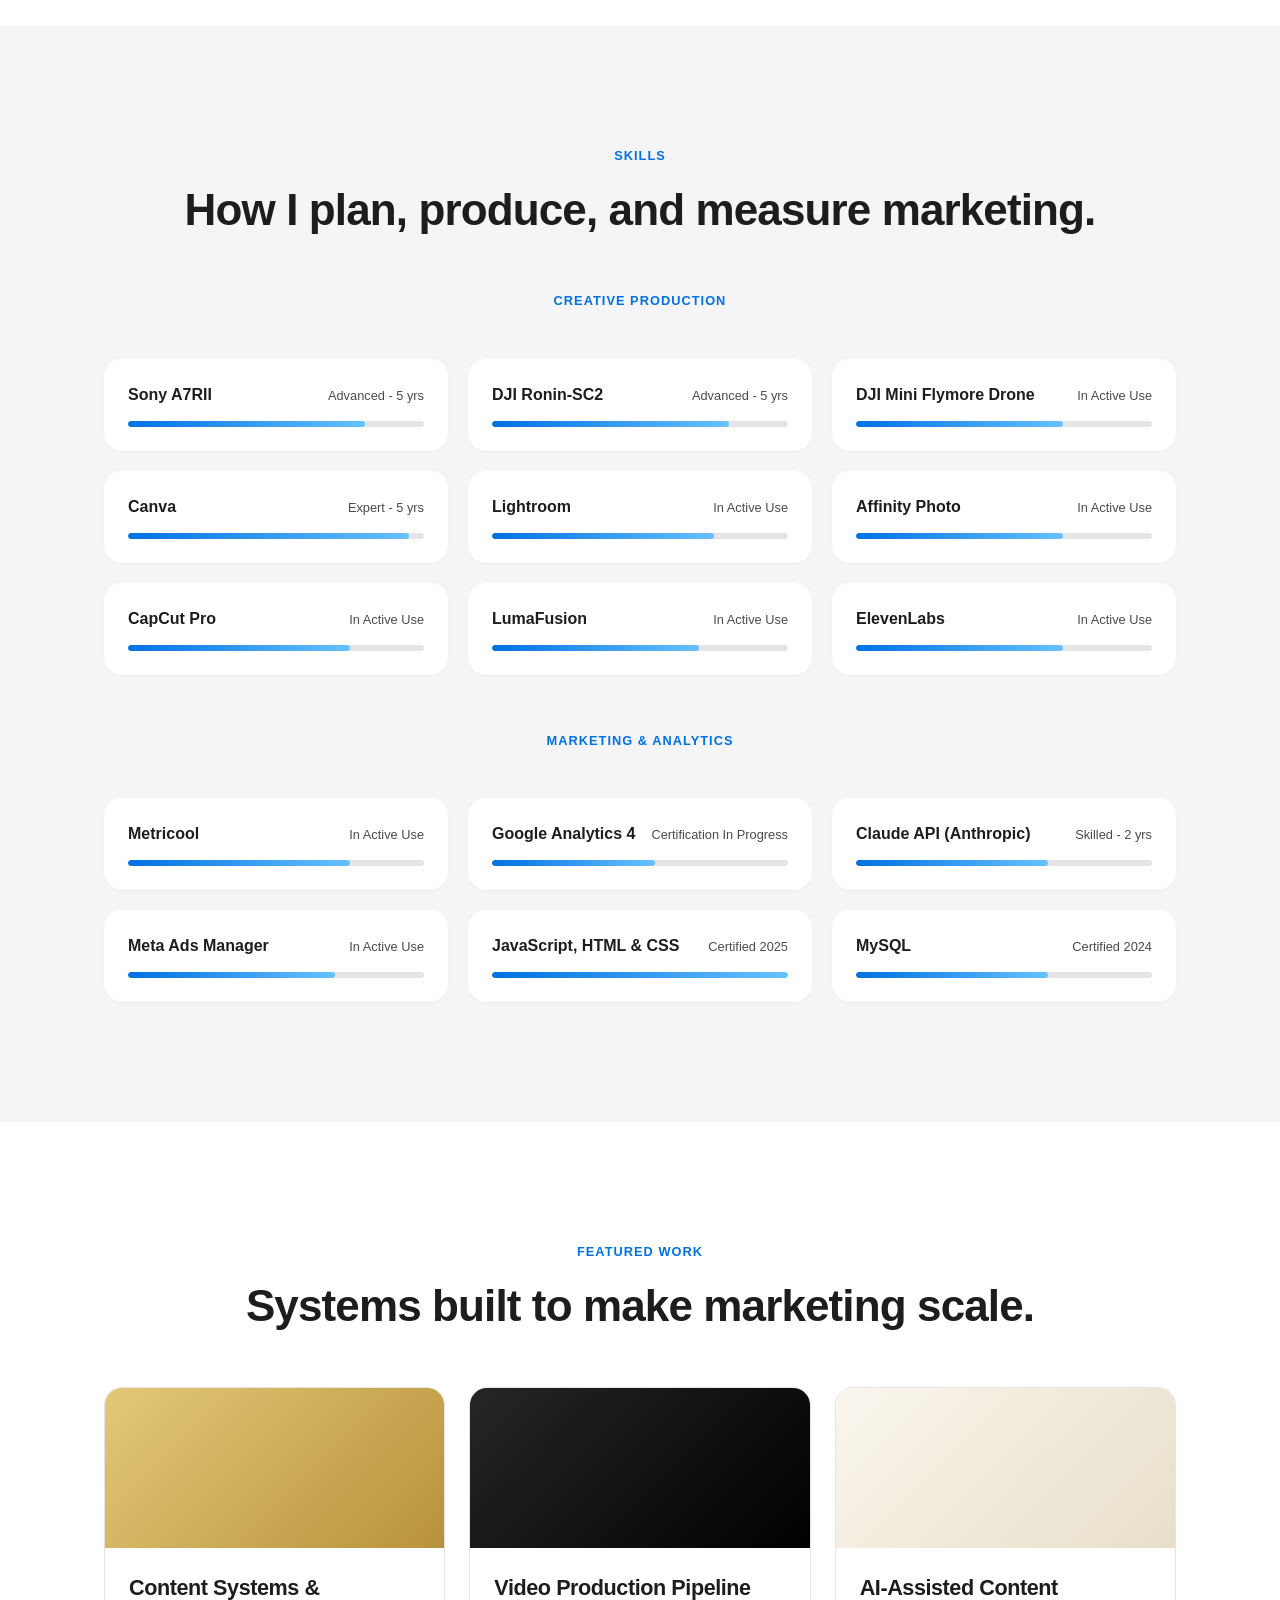
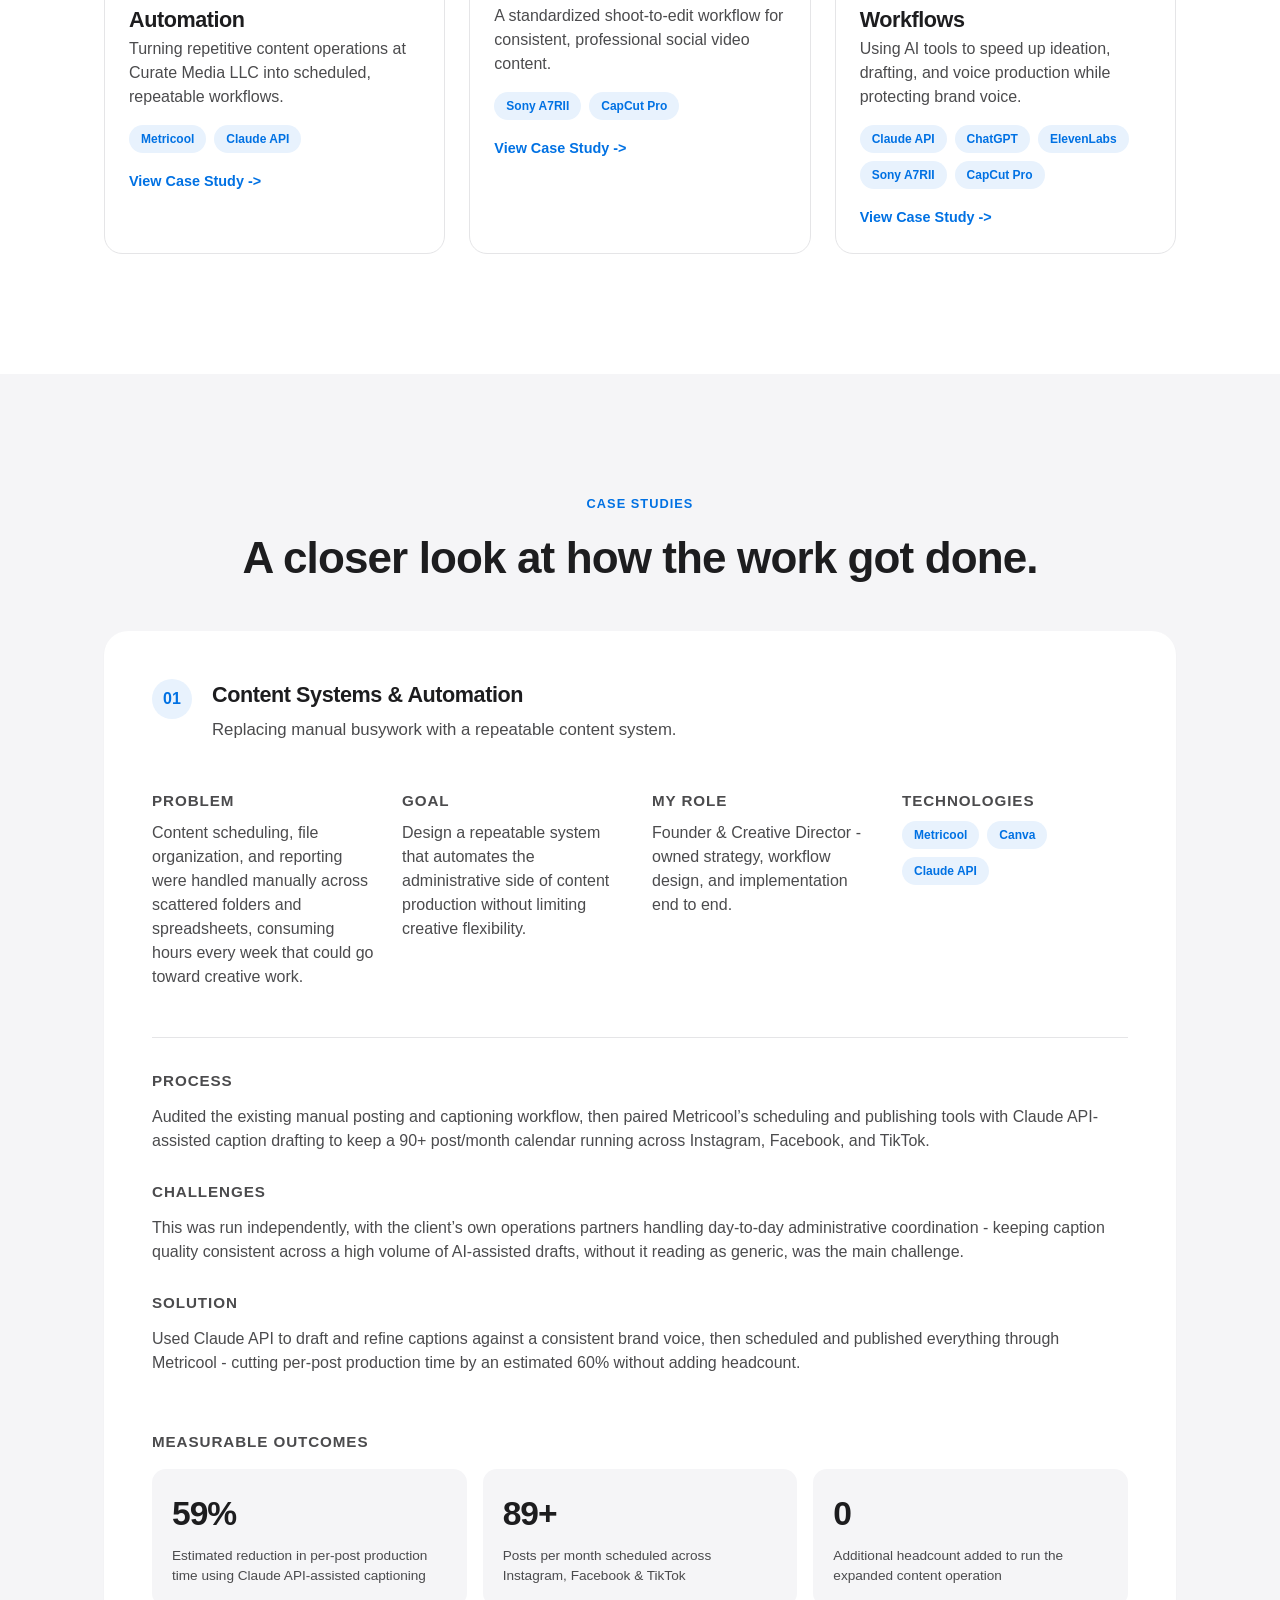
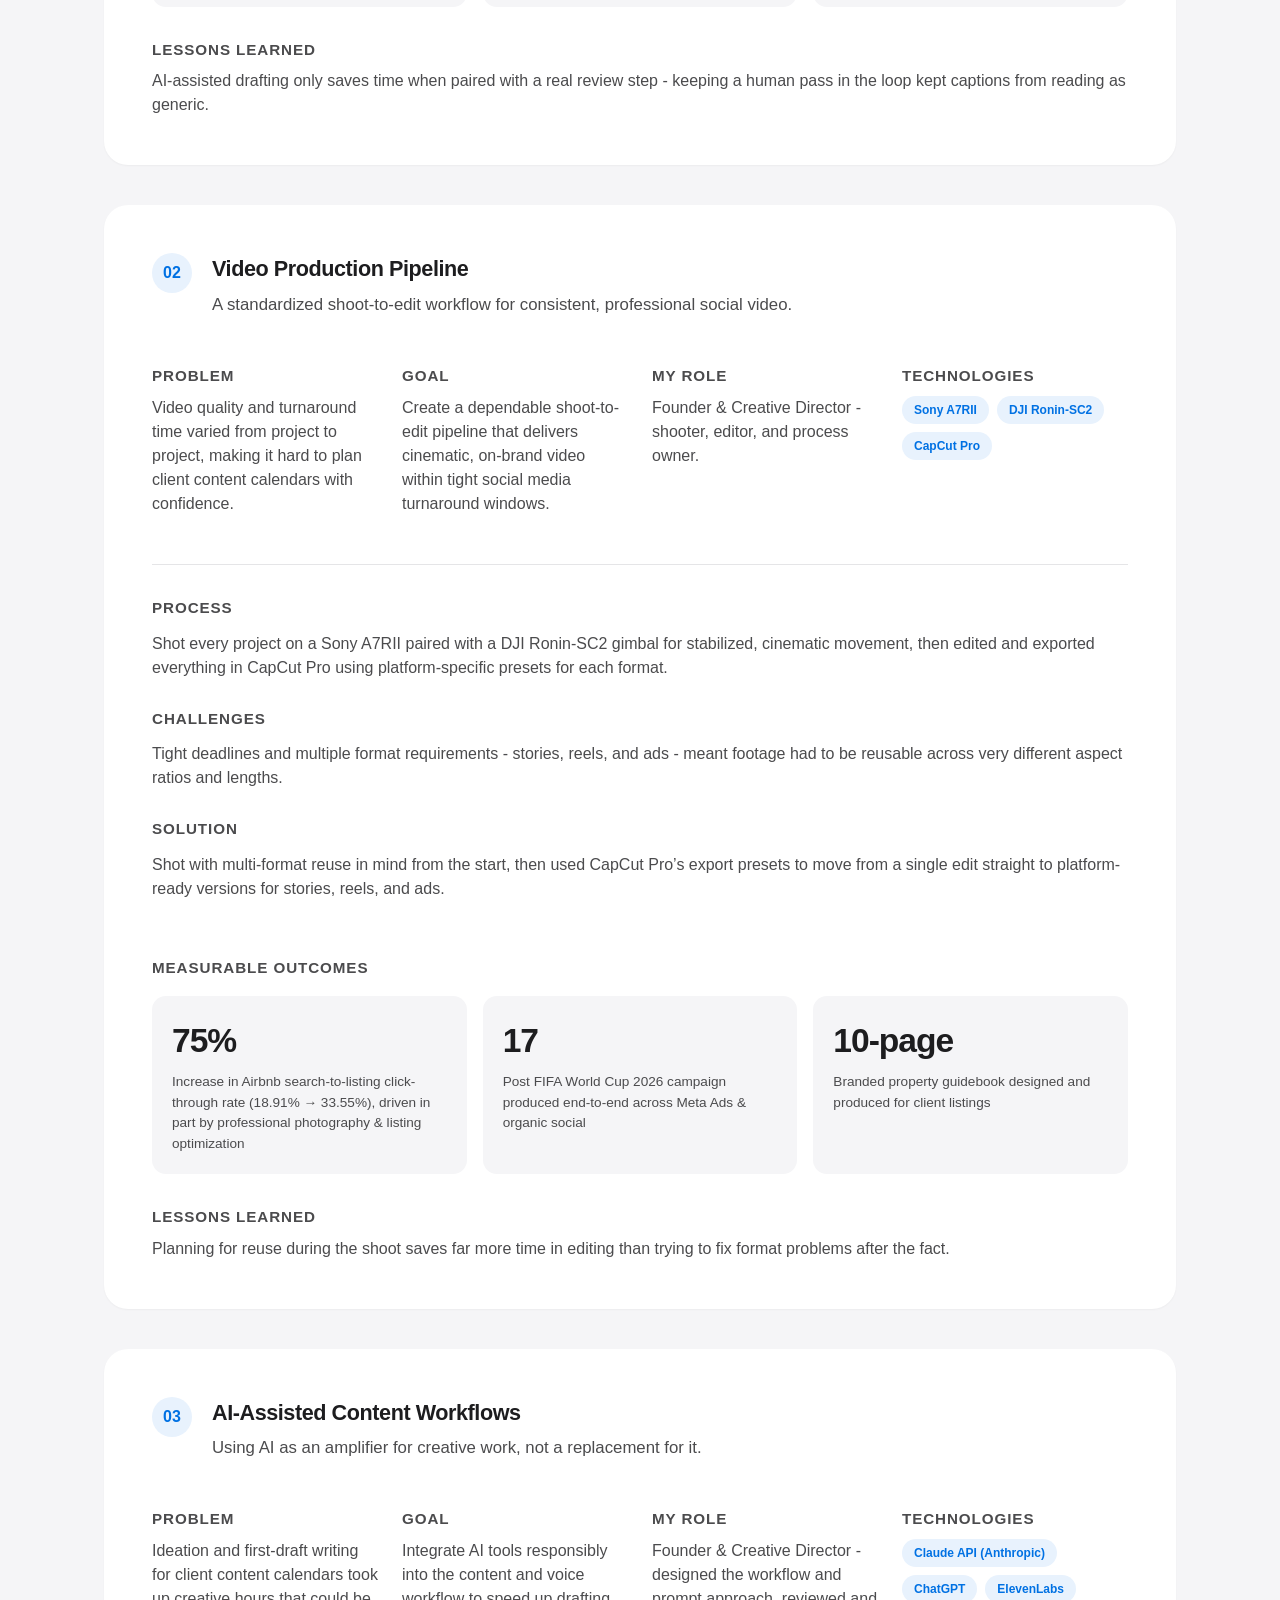
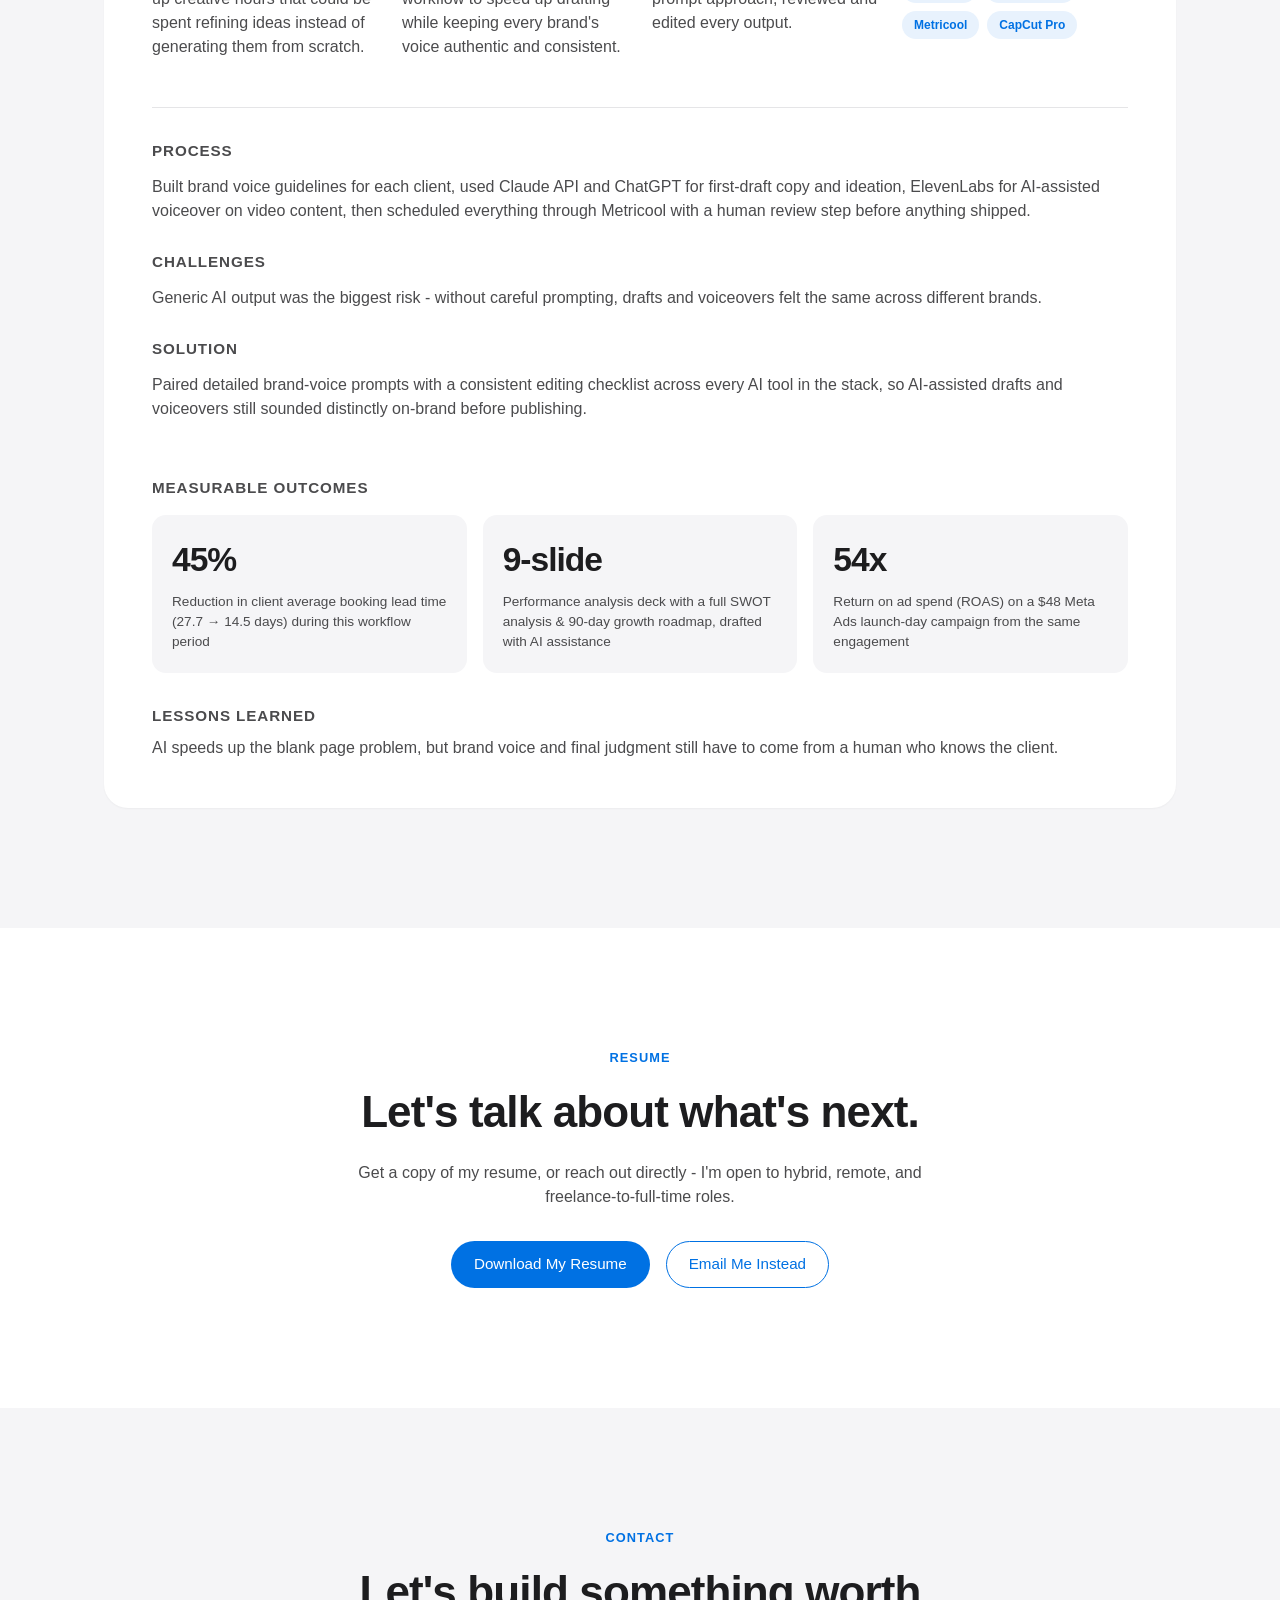
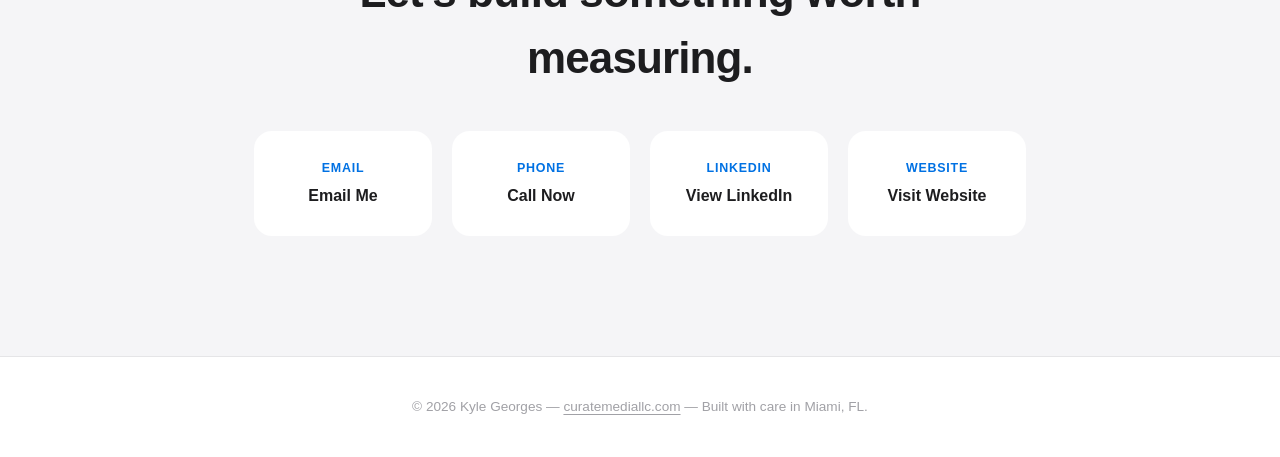
==== commit 018035a9: "Split skills into Creative Production and Marketing & Analytics sections" ====
--- a/index.html
+++ b/index.html
@@ -108,8 +108,31 @@
       <section class="skills" id="skills">
         <div class="container">
           <p class="section-eyebrow center">Skills</p>
-          <h2 class="center">Tools I use to make marketing measurable.</h2>
+          <h2 class="center">How I plan, produce, and measure marketing.</h2>
+
+          <p class="section-eyebrow center" style="margin-top:48px;margin-bottom:16px;">Creative Production</p>
           <div class="skills-grid">
+            <div class="skill-card reveal">
+              <div class="skill-top">
+                <span class="skill-name">Sony A7RII</span
+                ><span class="skill-level">Advanced - 5 yrs</span>
+              </div>
+              <div class="skill-bar"><span data-level="80"></span></div>
+            </div>
+            <div class="skill-card reveal">
+              <div class="skill-top">
+                <span class="skill-name">DJI Ronin-SC2</span
+                ><span class="skill-level">Advanced - 5 yrs</span>
+              </div>
+              <div class="skill-bar"><span data-level="80"></span></div>
+            </div>
+            <div class="skill-card reveal">
+              <div class="skill-top">
+                <span class="skill-name">DJI Mini Flymore Drone</span
+                ><span class="skill-level">In Active Use</span>
+              </div>
+              <div class="skill-bar"><span data-level="70"></span></div>
+            </div>
             <div class="skill-card reveal">
               <div class="skill-top">
                 <span class="skill-name">Canva</span
@@ -119,24 +142,56 @@
             </div>
             <div class="skill-card reveal">
               <div class="skill-top">
-                <span class="skill-name">DJI Ronin-SC2</span
-                ><span class="skill-level">Advanced - 5 yrs</span>
-              </div>
-              <div class="skill-bar"><span data-level="80"></span></div>
-            </div>
-            <div class="skill-card reveal">
-              <div class="skill-top">
-                <span class="skill-name">Sony A7RII</span
-                ><span class="skill-level">Advanced - 5 yrs</span>
-              </div>
-              <div class="skill-bar"><span data-level="80"></span></div>
-            </div>
+                <span class="skill-name">Lightroom</span
+                ><span class="skill-level">In Active Use</span>
+              </div>
+              <div class="skill-bar"><span data-level="75"></span></div>
+            </div>
+            <div class="skill-card reveal">
+              <div class="skill-top">
+                <span class="skill-name">Affinity Photo</span
+                ><span class="skill-level">In Active Use</span>
+              </div>
+              <div class="skill-bar"><span data-level="70"></span></div>
+            </div>
+            <div class="skill-card reveal">
+              <div class="skill-top">
+                <span class="skill-name">CapCut Pro</span
+                ><span class="skill-level">In Active Use</span>
+              </div>
+              <div class="skill-bar"><span data-level="75"></span></div>
+            </div>
+            <div class="skill-card reveal">
+              <div class="skill-top">
+                <span class="skill-name">LumaFusion</span
+                ><span class="skill-level">In Active Use</span>
+              </div>
+              <div class="skill-bar"><span data-level="70"></span></div>
+            </div>
+            <div class="skill-card reveal">
+              <div class="skill-top">
+                <span class="skill-name">ElevenLabs</span
+                ><span class="skill-level">In Active Use</span>
+              </div>
+              <div class="skill-bar"><span data-level="70"></span></div>
+            </div>
+          </div>
+
+          <p class="section-eyebrow center" style="margin-top:56px;margin-bottom:16px;">Marketing &amp; Analytics</p>
+          <div class="skills-grid">
             <div class="skill-card reveal">
               <div class="skill-top">
                 <span class="skill-name">Metricool</span
                 ><span class="skill-level">In Active Use</span>
               </div>
               <div class="skill-bar"><span data-level="75"></span></div>
+            </div>
+            <div class="skill-card reveal">
+              <div class="skill-top">
+                <span class="skill-name">Google Analytics 4</span
+                ><span class="skill-level">Certification In Progress</span>
+              </div>
+              <div class="skill-bar"><span data-level="55"></span></div>
             </div>
             <div class="skill-card reveal">
               <div class="skill-top">
@@ -147,10 +202,10 @@
             </div>
             <div class="skill-card reveal">
               <div class="skill-top">
-                <span class="skill-name">Google Analytics 4</span
-                ><span class="skill-level">Certification In Progress</span>
-              </div>
-              <div class="skill-bar"><span data-level="55"></span></div>
+                <span class="skill-name">Meta Ads Manager</span
+                ><span class="skill-level">In Active Use</span>
+              </div>
+              <div class="skill-bar"><span data-level="70"></span></div>
             </div>
             <div class="skill-card reveal">
               <div class="skill-top">
@@ -159,7 +214,15 @@
               </div>
               <div class="skill-bar"><span data-level="100"></span></div>
             </div>
-          </div>
+            <div class="skill-card reveal">
+              <div class="skill-top">
+                <span class="skill-name">MySQL</span
+                ><span class="skill-level">Certified 2024</span>
+              </div>
+              <div class="skill-bar"><span data-level="65"></span></div>
+            </div>
+          </div>
+
         </div>
       </section>
       <section class="work" id="work">
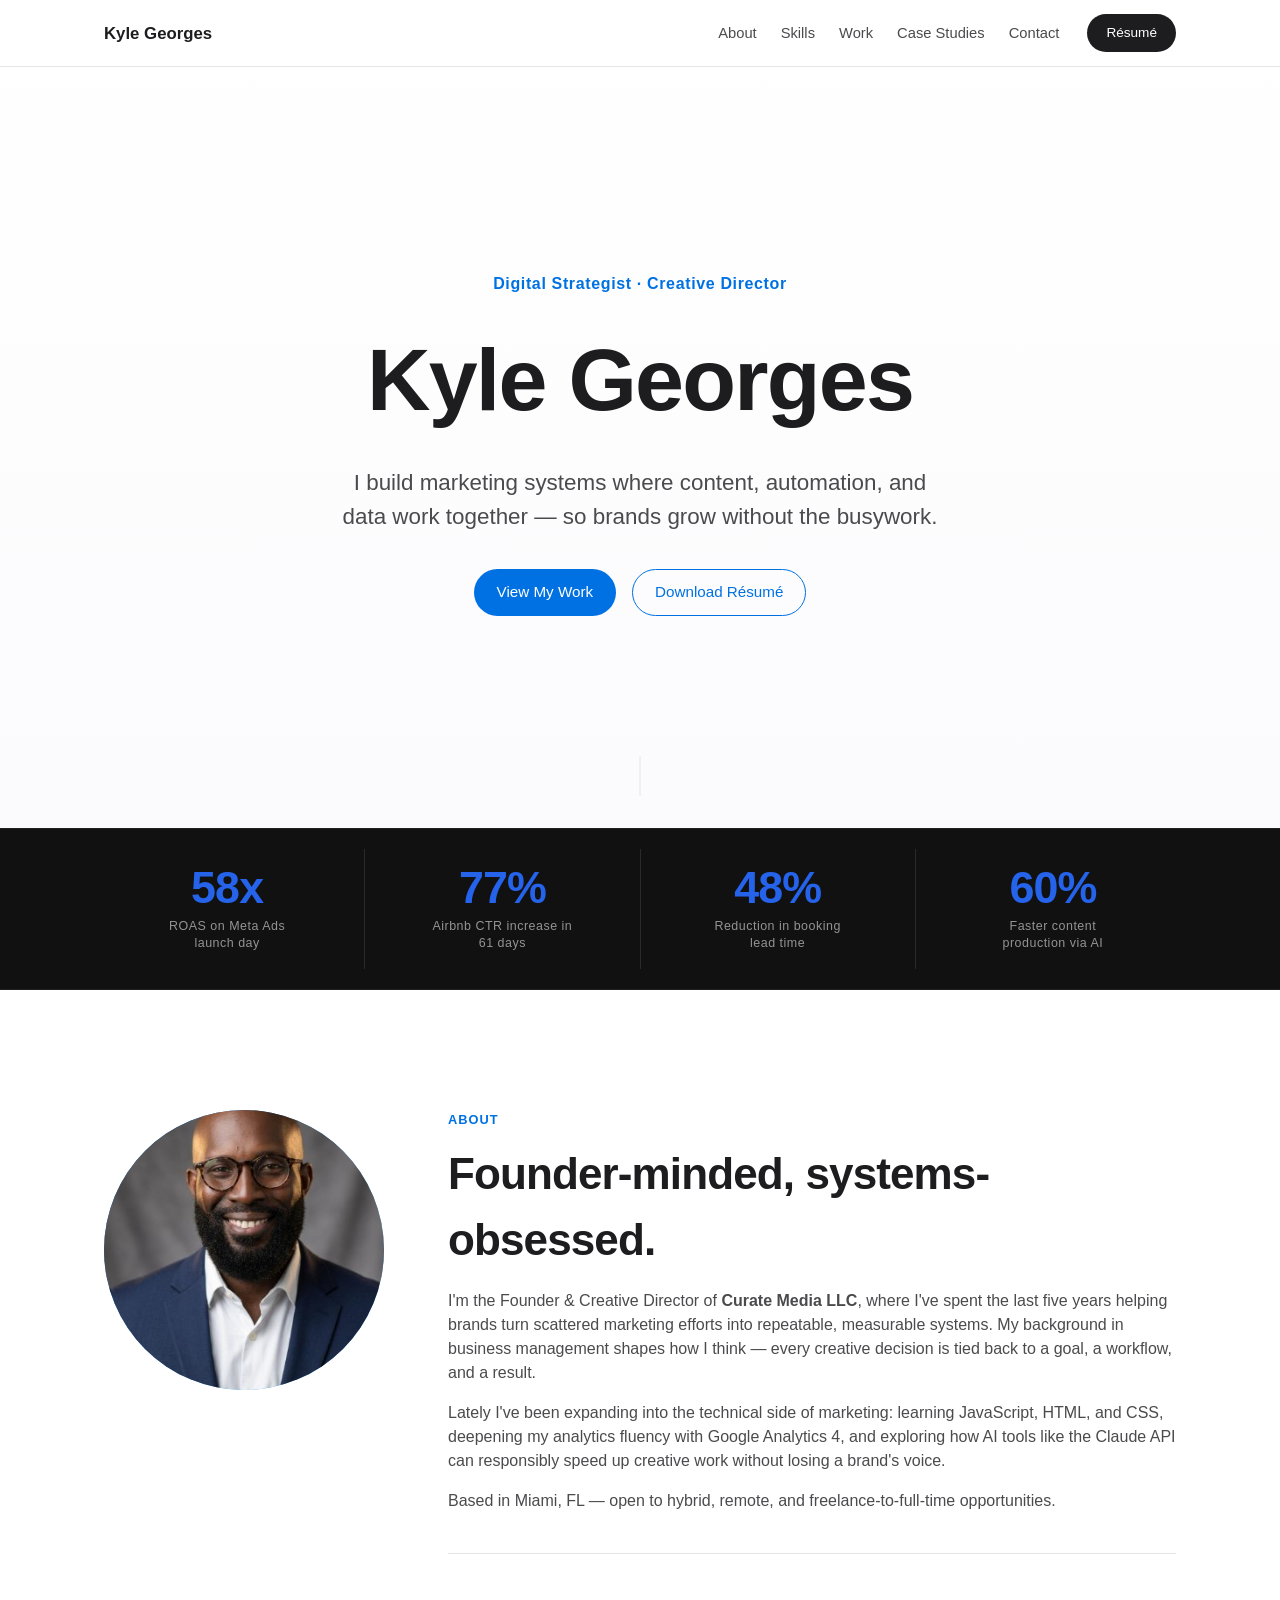
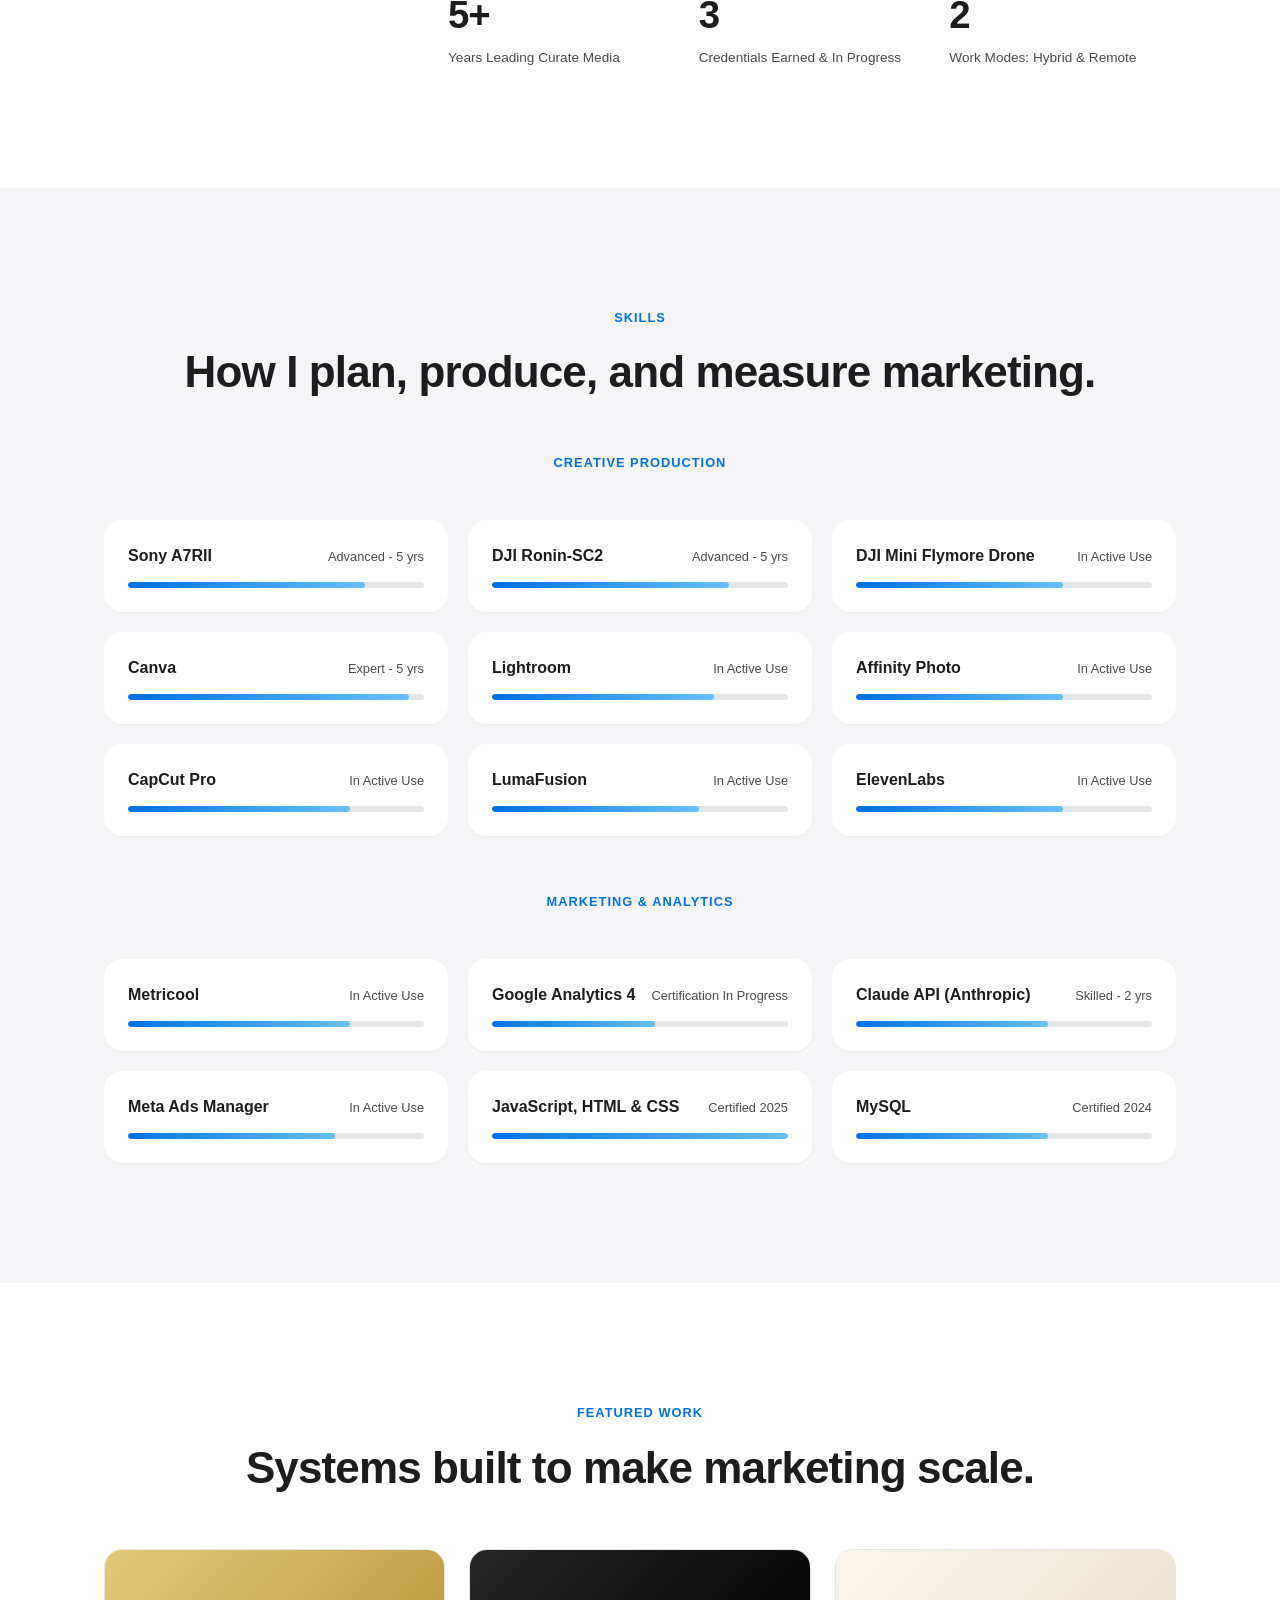
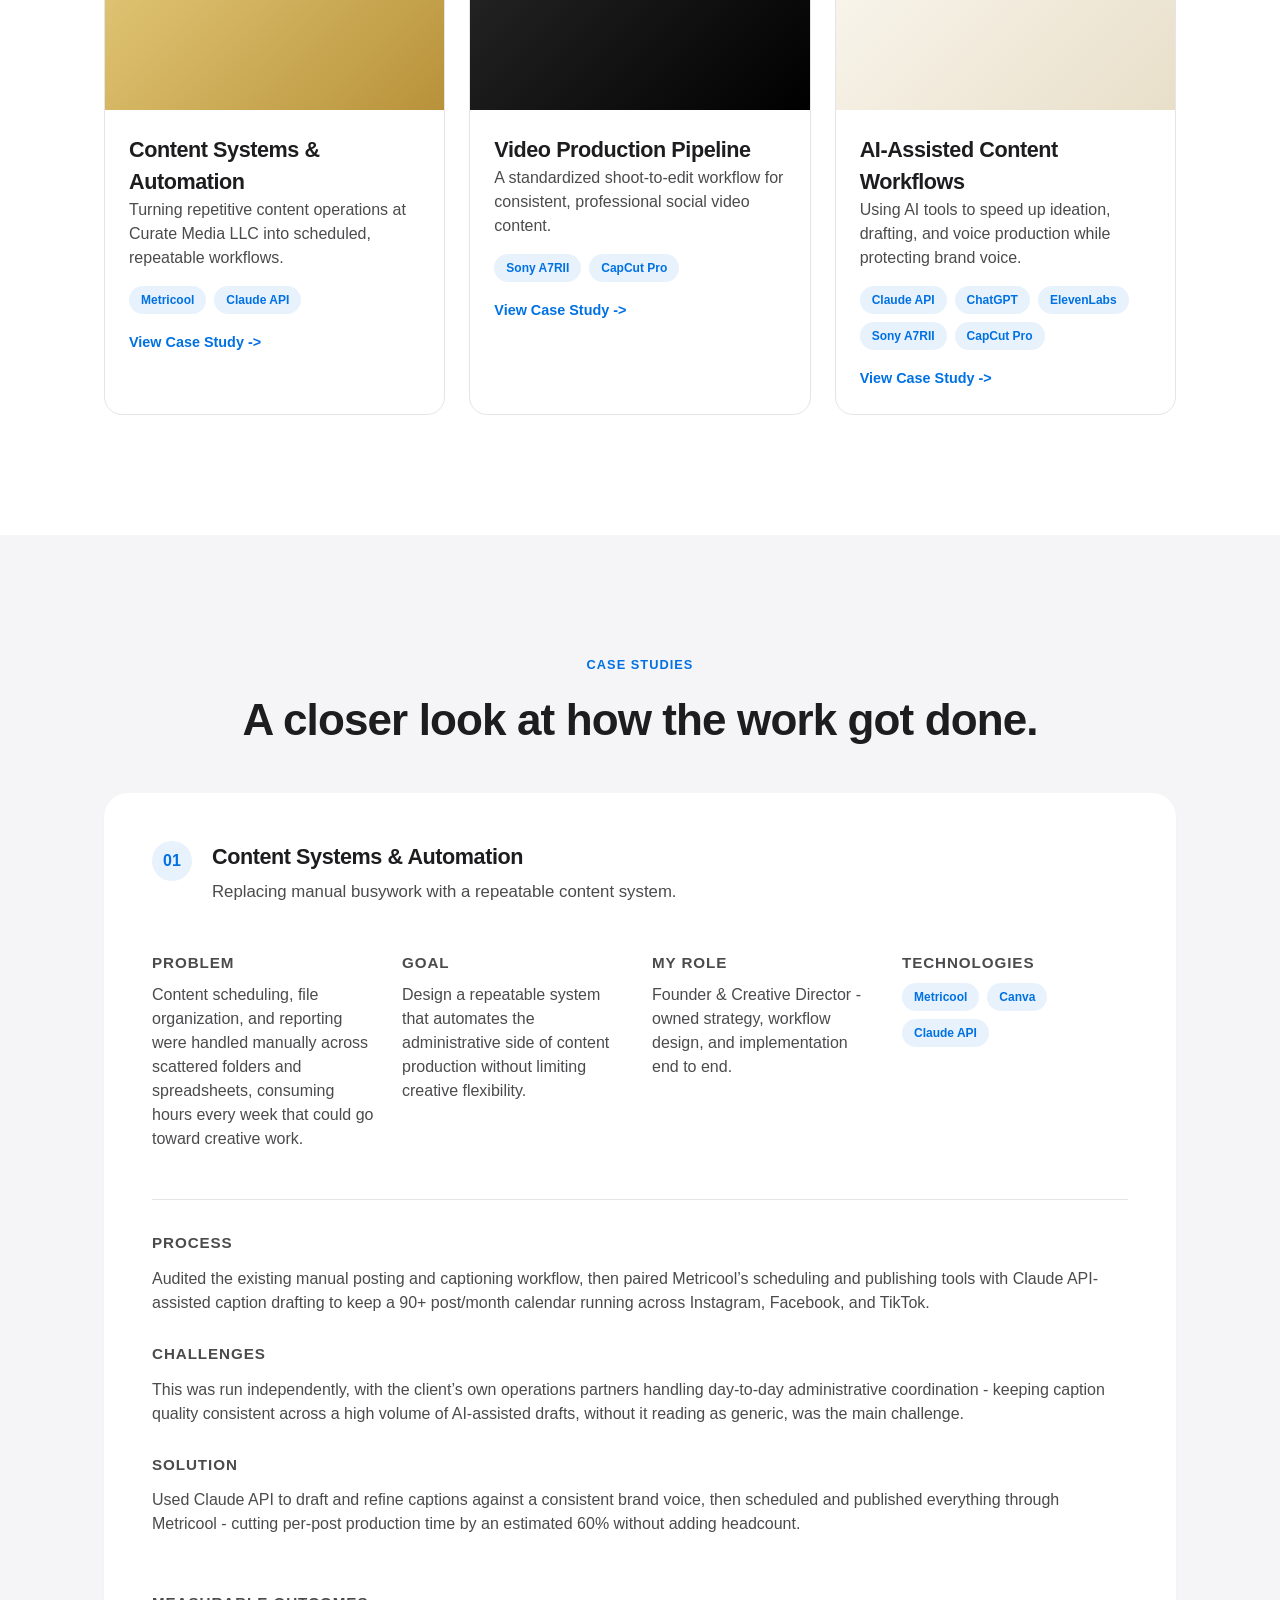
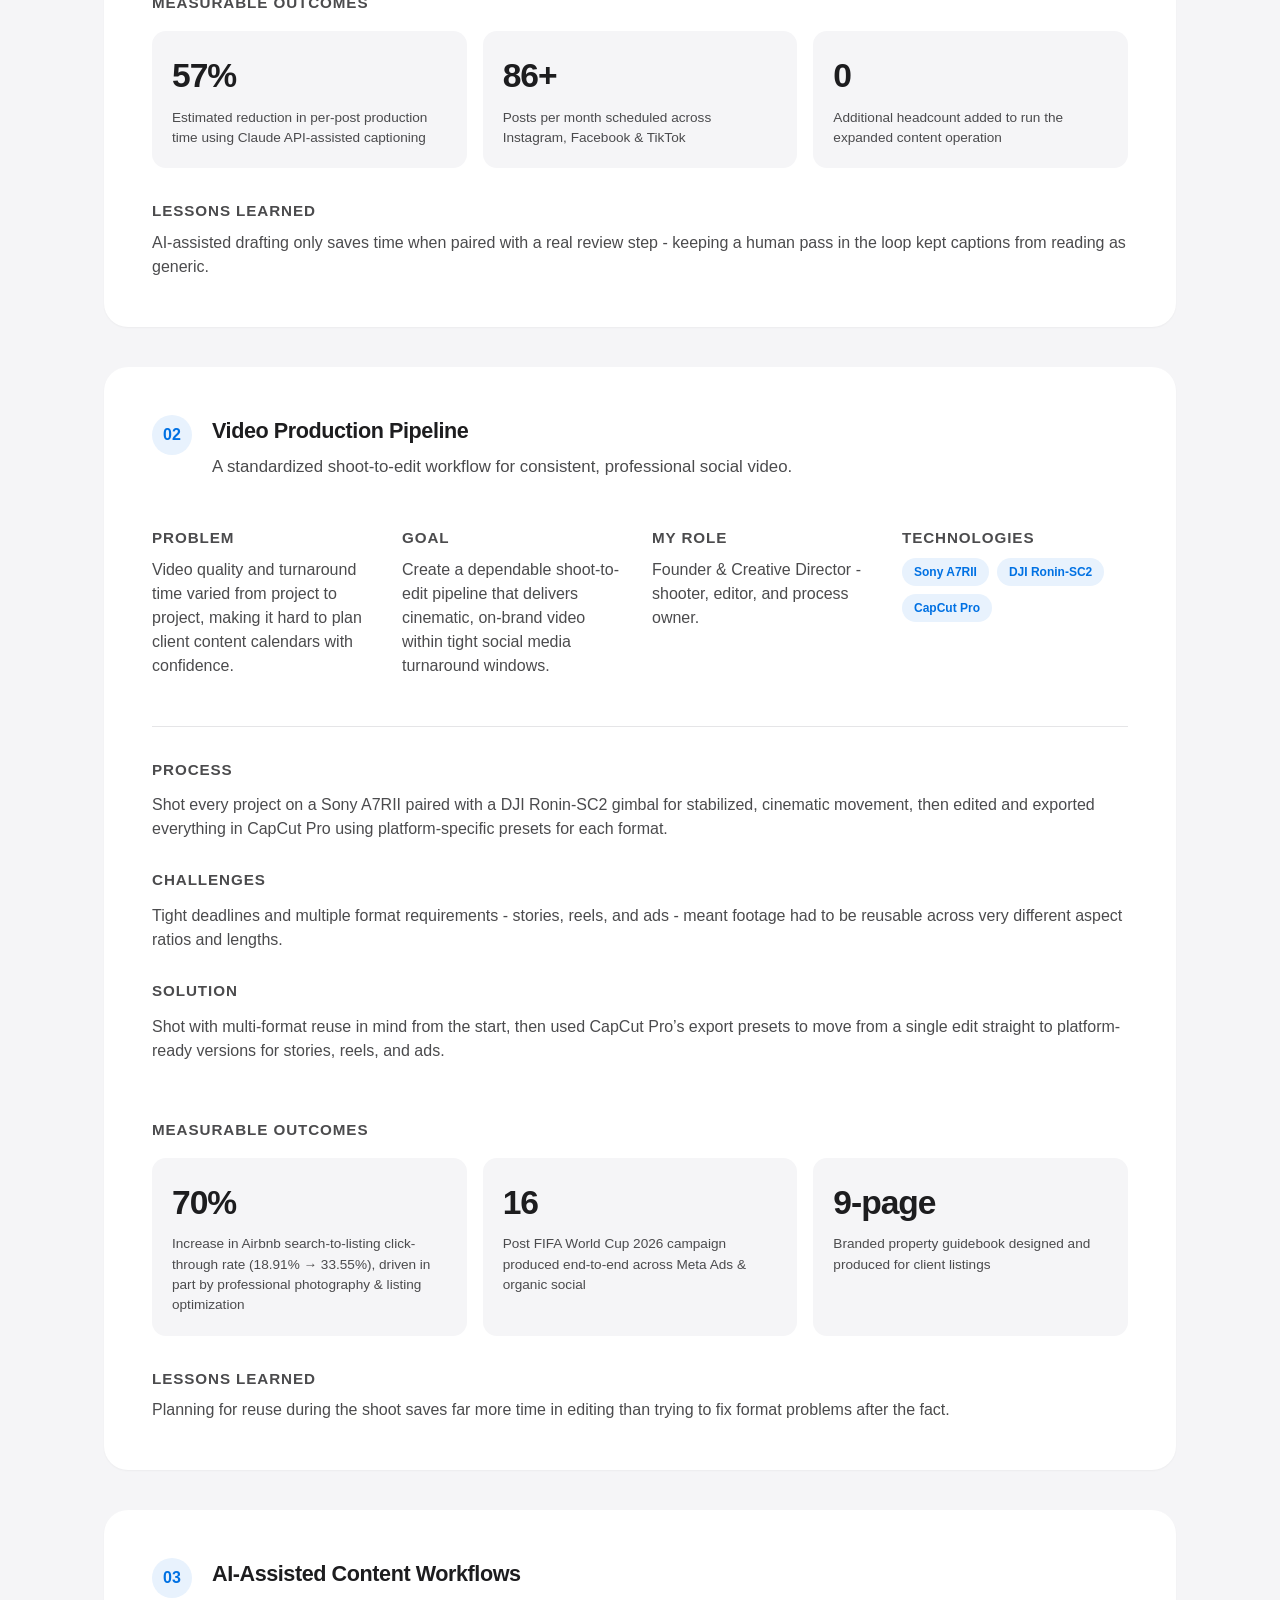
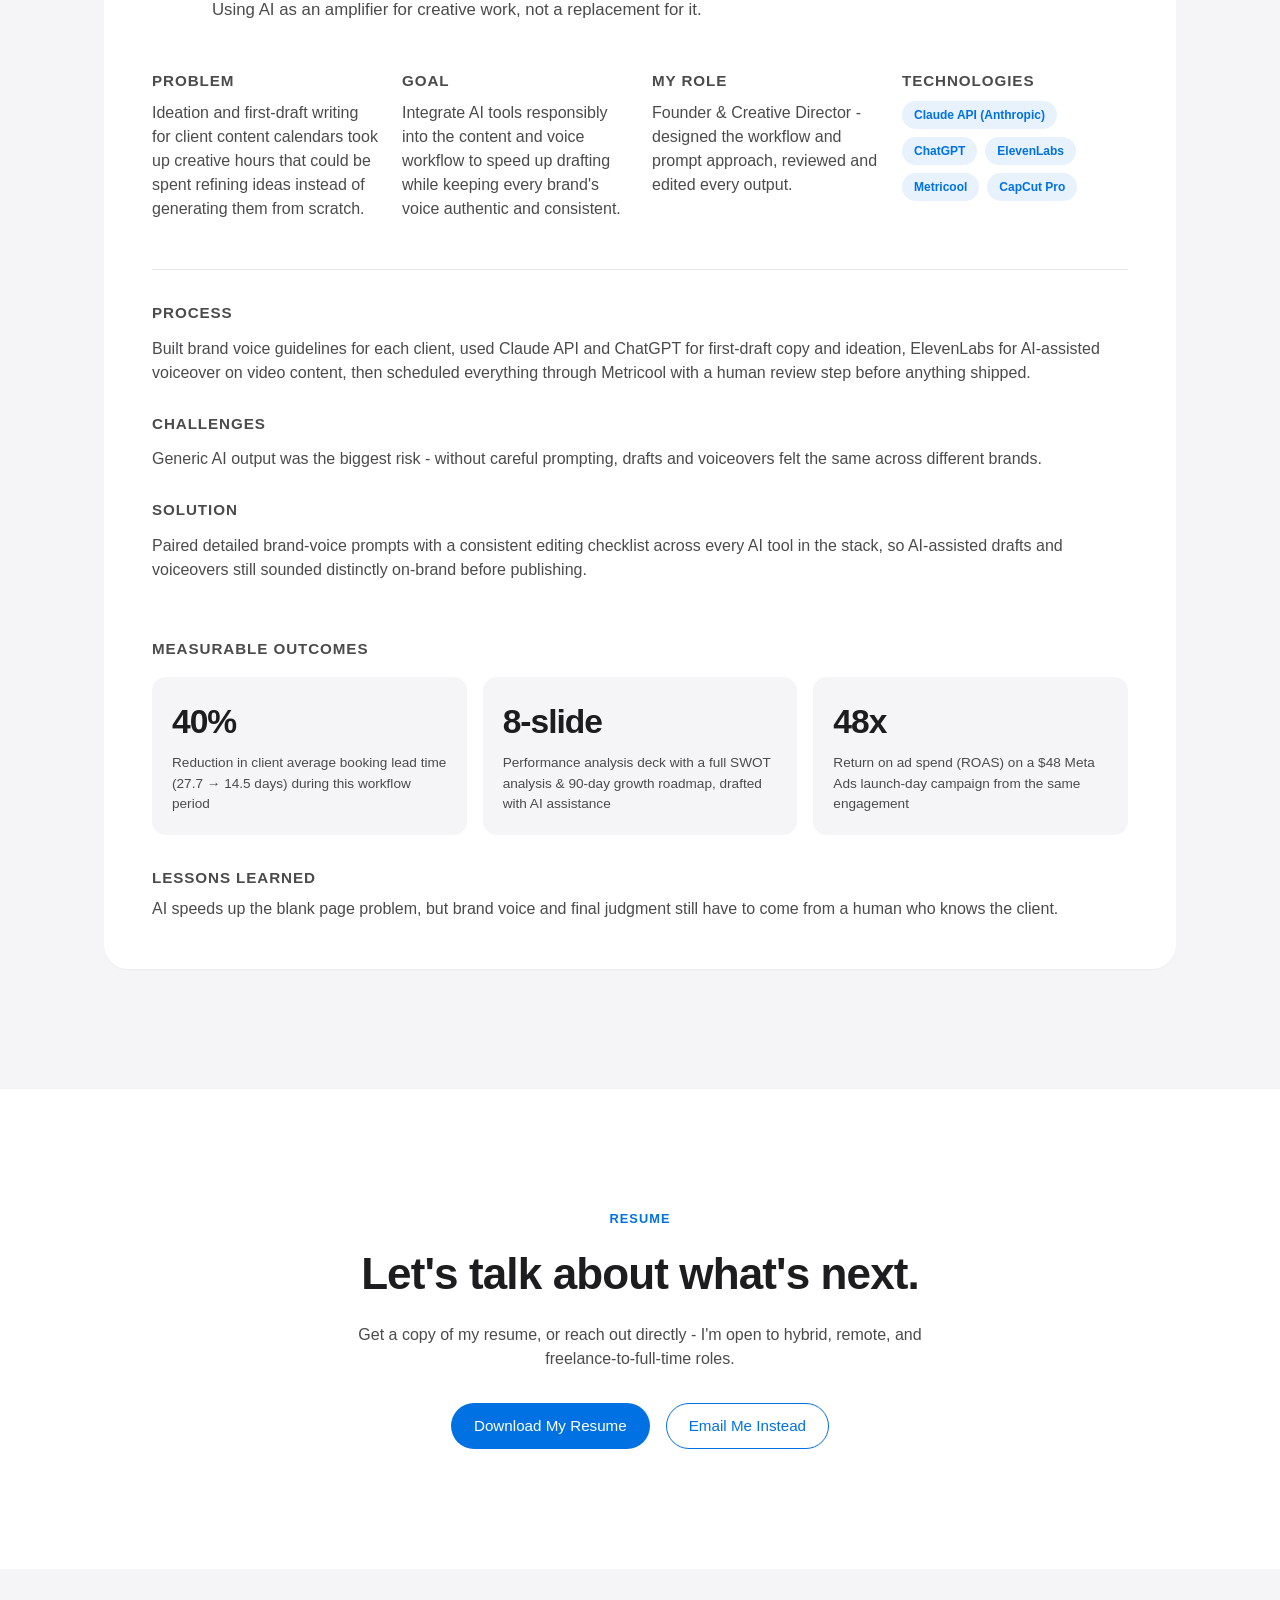
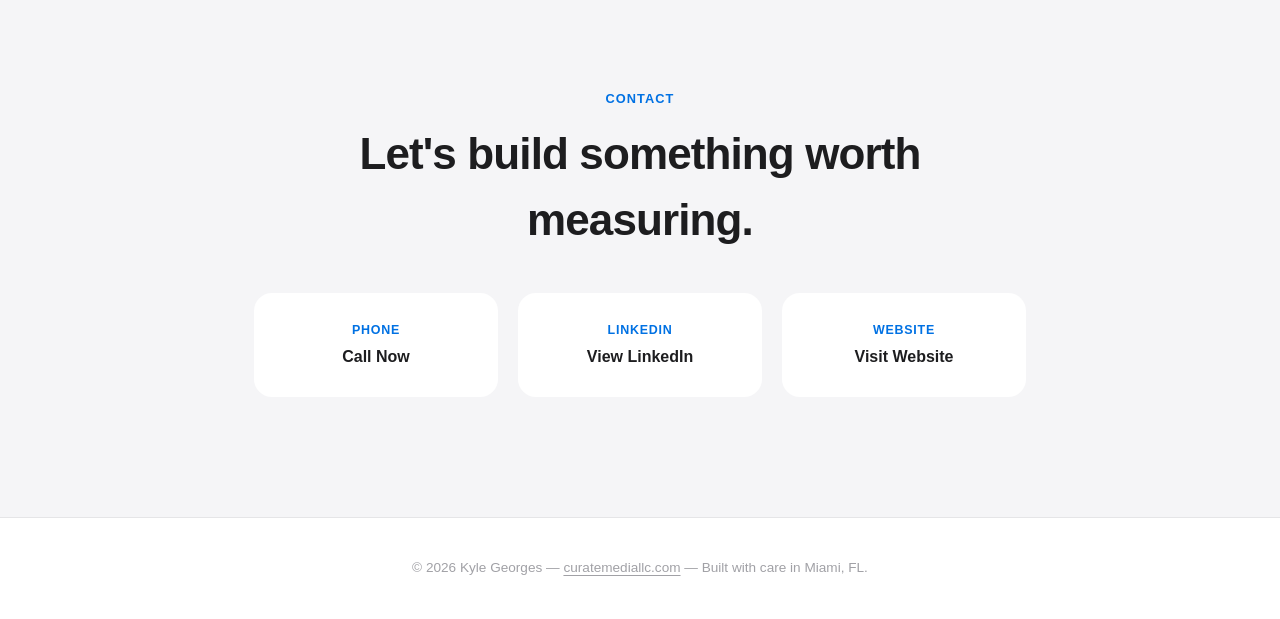
==== commit 2f178821: "Add results strip with key metrics above the fold" ====
--- a/index.html
+++ b/index.html
@@ -54,6 +54,31 @@
         <div class="scroll-cue" aria-hidden="true"><span></span></div>
       </section>
 
+      <!-- RESULTS STRIP -->
+      <div class="results-strip">
+        <div class="results-inner">
+          <div class="result-item">
+            <span class="result-number">58x</span>
+            <span class="result-label">ROAS on Meta Ads launch day</span>
+          </div>
+          <div class="result-divider"></div>
+          <div class="result-item">
+            <span class="result-number">77%</span>
+            <span class="result-label">Airbnb CTR increase in 61 days</span>
+          </div>
+          <div class="result-divider"></div>
+          <div class="result-item">
+            <span class="result-number">48%</span>
+            <span class="result-label">Reduction in booking lead time</span>
+          </div>
+          <div class="result-divider"></div>
+          <div class="result-item">
+            <span class="result-number">60%</span>
+            <span class="result-label">Faster content production via AI</span>
+          </div>
+        </div>
+      </div>
+
       <section class="about" id="about">
         <div class="container about-grid">
           <div class="about-portrait reveal">
@@ -650,7 +675,9 @@
               >Download My Resume</a
             >
             <a
-              href="mailto:prestorge@gmail.com?subject=Resume%20Request"
+              href="https://mail.google.com/mail/?view=cm&to=prestorge@gmail.com&su=Resume%20Request"
+              target="_blank"
+              rel="noopener"
               class="btn btn-secondary"
               >Email Me Instead</a
             >
@@ -662,10 +689,7 @@
           <p class="section-eyebrow center">Contact</p>
           <h2 class="center">Let's build something worth measuring.</h2>
           <div class="contact-grid">
-            <a class="contact-card" href="mailto:prestorge@gmail.com"
-              ><span class="contact-label">Email</span
-              ><span class="contact-value">Email Me</span></a
-            ><a class="contact-card" href="tel:+17866679561"
+            <a class="contact-card" href="tel:+17866679561"
               ><span class="contact-label">Phone</span
               ><span class="contact-value">Call Now</span></a
             ><a
--- a/styles.css
+++ b/styles.css
@@ -1,613 +1,676 @@
-:root {
-  --white: #ffffff;
-  --ink: #1d1d1f;
-  --ink-soft: #4b4b4d;
-  --gray-line: #e5e5e7;
-  --gray-bg: #f5f5f7;
-  --accent: #0071e3;
-  --accent-soft: #e8f2fd;
-  --radius: 18px;
-  --maxw: 1120px;
-  --speed: 0.5s;
-  font-size: 16px;
-}
-*,
-*::before,
-*::after {
-  box-sizing: border-box;
-}
-html {
-  scroll-behavior: smooth;
-}
-body {
-  margin: 0;
-  background: var(--white);
-  color: var(--ink);
-  font-family: -apple-system, BlinkMacSystemFont, 'SF Pro Display', 'Segoe UI',
-    Roboto, Helvetica, Arial, sans-serif;
-  line-height: 1.5;
-  -webkit-font-smoothing: antialiased;
-}
-img {
-  max-width: 100%;
-  display: block;
-}
-a {
-  color: inherit;
-  text-decoration: none;
-}
-.container {
-  max-width: var(--maxw);
-  margin: 0 auto;
-  padding: 0 24px;
-}
-.skip-link {
-  position: absolute;
-  left: -999px;
-  top: 0;
-  background: var(--ink);
-  color: var(--white);
-  padding: 12px 20px;
-  border-radius: 0 0 8px 0;
-  z-index: 1000;
-}
-.skip-link:focus {
-  left: 0;
-}
-.center {
-  text-align: center;
-  margin-left: auto;
-  margin-right: auto;
-}
-.section-eyebrow {
-  text-transform: uppercase;
-  letter-spacing: 0.08em;
-  font-size: 0.8rem;
-  font-weight: 600;
-  color: var(--accent);
-  margin: 0 0 12px;
-}
-h1,
-h2,
-h3,
-h4 {
-  font-weight: 600;
-  letter-spacing: -0.02em;
-  margin: 0;
-}
-h2 {
-  font-size: clamp(1.8rem, 4vw, 2.75rem);
-  margin-bottom: 16px;
-}
-h3 {
-  font-size: 1.35rem;
-}
-h4 {
-  font-size: 0.95rem;
-  text-transform: uppercase;
-  letter-spacing: 0.06em;
-  color: var(--ink-soft);
-  margin-bottom: 8px;
-}
-p {
-  color: var(--ink-soft);
-  margin: 0 0 16px;
-}
-.site-header {
-  position: fixed;
-  top: 0;
-  left: 0;
-  right: 0;
-  z-index: 900;
-  background: rgba(255, 255, 255, 0.8);
-  backdrop-filter: saturate(180%) blur(20px);
-  -webkit-backdrop-filter: saturate(180%) blur(20px);
-  border-bottom: 1px solid var(--gray-line);
-}
-.nav-inner {
-  max-width: var(--maxw);
-  margin: 0 auto;
-  padding: 14px 24px;
-  display: flex;
-  align-items: center;
-  gap: 28px;
-}
-.logo {
-  font-weight: 700;
-  font-size: 1.05rem;
-  margin-right: auto;
-}
-.main-nav {
-  display: flex;
-  gap: 24px;
-}
-.main-nav a {
-  font-size: 0.92rem;
-  color: var(--ink-soft);
-  transition: color 0.25s ease;
-}
-.main-nav a:hover {
-  color: var(--ink);
-}
-.btn {
-  display: inline-flex;
-  align-items: center;
-  justify-content: center;
-  padding: 11px 22px;
-  border-radius: 980px;
-  font-size: 0.95rem;
-  font-weight: 500;
-  transition: transform 0.25s ease, background 0.25s ease, box-shadow 0.25s ease;
-  border: 1px solid transparent;
-  cursor: pointer;
-}
-.btn-small {
-  padding: 8px 18px;
-  font-size: 0.85rem;
-  background: var(--ink);
-  color: var(--white);
-}
-.btn-small:hover {
-  transform: translateY(-1px);
-}
-.btn-primary {
-  background: var(--accent);
-  color: var(--white);
-}
-.btn-primary:hover {
-  background: #0077ed;
-  transform: translateY(-2px);
-  box-shadow: 0 10px 24px rgba(0, 113, 227, 0.25);
-}
-.btn-secondary {
-  background: transparent;
-  color: var(--accent);
-  border-color: var(--accent);
-}
-.btn-secondary:hover {
-  background: var(--accent-soft);
-  transform: translateY(-2px);
-}
-.nav-toggle {
-  display: none;
-  flex-direction: column;
-  gap: 4px;
-  background: none;
-  border: none;
-  cursor: pointer;
-  padding: 6px;
-}
-.nav-toggle span {
-  width: 20px;
-  height: 2px;
-  background: var(--ink);
-}
-.hero {
-  position: relative;
-  min-height: 92vh;
-  display: flex;
-  flex-direction: column;
-  align-items: center;
-  justify-content: center;
-  text-align: center;
-  padding: 140px 24px 80px;
-  background: linear-gradient(180deg, #ffffff 0%, #fbfbfd 100%);
-}
-.hero-inner {
-  max-width: 760px;
-}
-.eyebrow {
-  color: var(--accent);
-  font-weight: 600;
-  letter-spacing: 0.04em;
-  margin-bottom: 18px;
-  font-size: 1rem;
-}
-.hero h1 {
-  font-size: clamp(3rem, 9vw, 5.5rem);
-  margin-bottom: 20px;
-}
-.hero-sub {
-  font-size: clamp(1.1rem, 2vw, 1.4rem);
-  color: var(--ink-soft);
-  max-width: 620px;
-  margin: 0 auto 36px;
-}
-.hero-actions {
-  display: flex;
-  gap: 16px;
-  justify-content: center;
-  flex-wrap: wrap;
-}
-.hero-actions.center {
-  justify-content: center;
-}
-.scroll-cue {
-  position: absolute;
-  bottom: 32px;
-  left: 50%;
-  transform: translateX(-50%);
-}
-.scroll-cue span {
-  display: block;
-  width: 1px;
-  height: 40px;
-  background: var(--gray-line);
-  position: relative;
-  overflow: hidden;
-}
-.scroll-cue span::after {
-  content: '';
-  position: absolute;
-  top: -40px;
-  left: 0;
-  width: 1px;
-  height: 40px;
-  background: var(--accent);
-  animation: scrollcue 2s ease-in-out infinite;
-}
-@keyframes scrollcue {
-  0% {
-    top: -40px;
-  }
-  100% {
-    top: 40px;
-  }
-}
-section {
-  padding: 120px 0;
-}
-.about-grid {
-  display: grid;
-  grid-template-columns: 280px 1fr;
-  gap: 64px;
-  align-items: start;
-}
-.about-portrait {
-  width: 280px;
-  height: 280px;
-  border-radius: 50%;
-  background: linear-gradient(135deg, var(--accent) 0%, #66c1ff 100%);
-  display: flex;
-  align-items: center;
-  justify-content: center;
-  color: var(--white);
-  font-size: 3rem;
-  font-weight: 600;
-  letter-spacing: -0.02em;
-}
-.about-copy h2 {
-  margin-top: 6px;
-}
-.kpi-row {
-  display: grid;
-  grid-template-columns: repeat(3, 1fr);
-  gap: 24px;
-  margin-top: 40px;
-  padding-top: 32px;
-  border-top: 1px solid var(--gray-line);
-}
-.kpi {
-  display: flex;
-  flex-direction: column;
-}
-.kpi-number {
-  font-size: 2.4rem;
-  font-weight: 700;
-  color: var(--ink);
-  letter-spacing: -0.03em;
-}
-.kpi-label {
-  font-size: 0.85rem;
-  color: var(--ink-soft);
-  margin-top: 4px;
-}
-.skills {
-  background: var(--gray-bg);
-}
-.skills-grid {
-  display: grid;
-  grid-template-columns: repeat(3, 1fr);
-  gap: 20px;
-  margin-top: 48px;
-}
-.skill-card {
-  background: var(--white);
-  border-radius: var(--radius);
-  padding: 24px;
-  box-shadow: 0 1px 2px rgba(0, 0, 0, 0.04);
-}
-.skill-top {
-  display: flex;
-  justify-content: space-between;
-  align-items: baseline;
-  margin-bottom: 14px;
-}
-.skill-name {
-  font-weight: 600;
-}
-.skill-level {
-  font-size: 0.8rem;
-  color: var(--ink-soft);
-}
-.skill-bar {
-  height: 6px;
-  border-radius: 6px;
-  background: var(--gray-line);
-  overflow: hidden;
-}
-.skill-bar span {
-  display: block;
-  height: 100%;
-  width: 0;
-  border-radius: 6px;
-  background: linear-gradient(90deg, var(--accent), #66c1ff);
-  transition: width 1.2s cubic-bezier(0.16, 1, 0.3, 1);
-}
-.work-grid {
-  display: grid;
-  grid-template-columns: repeat(3, 1fr);
-  gap: 24px;
-  margin-top: 48px;
-}
-.work-card {
-  border-radius: var(--radius);
-  overflow: hidden;
-  background: var(--white);
-  border: 1px solid var(--gray-line);
-  transition: transform 0.35s ease, box-shadow 0.35s ease;
-}
-.work-card:hover {
-  transform: translateY(-6px);
-  box-shadow: 0 20px 40px rgba(0, 0, 0, 0.08);
-}
-.work-card-media {
-  height: 160px;
-  background: linear-gradient(135deg, var(--gray-bg), #dfe7ee);
-}
-.media-1 {
-  background: linear-gradient(135deg, #E3C878, #B8923A);}
-.media-2 {
-  background: linear-gradient(135deg, #262626, #000000);}
-.media-3 {
-  background: linear-gradient(135deg, #FAF6EE, #E8DFC9);}
-.work-card-body {
-  padding: 24px;
-}
-.tag-row {
-  display: flex;
-  flex-wrap: wrap;
-  gap: 8px;
-  margin-bottom: 16px;
-}
-.tag {
-  font-size: 0.75rem;
-  background: var(--accent-soft);
-  color: var(--accent);
-  padding: 5px 12px;
-  border-radius: 980px;
-  font-weight: 600;
-}
-.text-link {
-  color: var(--accent);
-  font-weight: 600;
-  font-size: 0.9rem;
-}
-.case-studies {
-  background: var(--gray-bg);
-}
-.case-study {
-  background: var(--white);
-  border-radius: 24px;
-  padding: 48px;
-  margin-top: 40px;
-  box-shadow: 0 1px 2px rgba(0, 0, 0, 0.04);
-}
-.case-header {
-  display: flex;
-  gap: 20px;
-  align-items: flex-start;
-  margin-bottom: 32px;
-}
-.case-number {
-  font-size: 1rem;
-  font-weight: 700;
-  color: var(--accent);
-  background: var(--accent-soft);
-  border-radius: 50%;
-  width: 40px;
-  height: 40px;
-  display: flex;
-  align-items: center;
-  justify-content: center;
-  flex-shrink: 0;
-}
-.case-tagline {
-  margin-top: 6px;
-  font-size: 1.05rem;
-}
-.case-grid {
-  display: grid;
-  grid-template-columns: repeat(4, 1fr);
-  gap: 24px;
-  padding-bottom: 32px;
-  border-bottom: 1px solid var(--gray-line);
-  margin-bottom: 32px;
-}
-.case-narrative {
-  display: grid;
-  gap: 4px;
-  margin-bottom: 32px;
-}
-.case-narrative p {
-  margin-bottom: 24px;
-}
-.case-outcomes {
-  margin-bottom: 32px;
-}
-.outcome-grid {
-  display: grid;
-  grid-template-columns: repeat(3, 1fr);
-  gap: 16px;
-  margin-top: 16px;
-}
-.outcome-card {
-  border: 1.5px dashed #c7c7cc;
-  border-radius: 14px;
-  padding: 20px;
-  display: flex;
-  flex-direction: column;
-  gap: 6px;
-  color: var(--ink-soft);
-}
-.outcome-card.stat {
-  border: none;
-  background: var(--gray-bg);
-  color: var(--ink);
-}
-.outcome-card.stat .kpi-number {
-  font-size: 2.1rem;
-  font-weight: 700;
-  color: var(--ink);
-  letter-spacing: -0.03em;
-}
-.outcome-card.stat .outcome-label {
-  color: var(--ink-soft);
-}
-.outcome-icon {
-  font-size: 1.3rem;
-  color: var(--accent);
-  font-weight: 700;
-}
-.outcome-label {
-  font-size: 0.85rem;
-}
-.case-lessons p {
-  margin-bottom: 0;
-}
-.resume-section {
-  text-align: center;
-}
-.resume-inner {
-  max-width: 620px;
-}
-.resume-sub {
-  margin-bottom: 32px;
-}
-.resume-note {
-  font-size: 0.8rem;
-  color: #a1a1a6;
-  margin-top: 16px;
-}
-.contact {
-  background: var(--gray-bg);
-  text-align: center;
-}
-.contact-inner {
-  max-width: 820px;
-  margin: 0 auto;
-}
-.contact-grid {
-  display: grid;
-  grid-template-columns: repeat(auto-fit, minmax(160px, 1fr));
-  gap: 20px;
-  margin-top: 40px;
-}
-.contact-card {
-  background: var(--white);
-  border-radius: var(--radius);
-  padding: 28px 20px;
-  display: flex;
-  flex-direction: column;
-  gap: 6px;
-  transition: transform 0.3s ease, box-shadow 0.3s ease;
-}
-.contact-card:hover {
-  transform: translateY(-4px);
-  box-shadow: 0 16px 32px rgba(0, 0, 0, 0.08);
-}
-.contact-label {
-  font-size: 0.78rem;
-  text-transform: uppercase;
-  letter-spacing: 0.06em;
-  color: var(--accent);
-  font-weight: 600;
-}
-.contact-value {
-  font-weight: 600;
-  word-break: break-word;
-}
-.site-footer {
-  padding: 40px 0;
-  border-top: 1px solid var(--gray-line);
-}
-.footer-inner {
-  text-align: center;
-  font-size: 0.85rem;
-  color: #a1a1a6;
-}
-.reveal {
-  opacity: 0;
-  transform: translateY(28px);
-  transition: opacity 0.8s cubic-bezier(0.16, 1, 0.3, 1),
-    transform 0.8s cubic-bezier(0.16, 1, 0.3, 1);
-}
-.reveal.visible {
-  opacity: 1;
-  transform: translateY(0);
-}
-@media (max-width: 900px) {
-  .about-grid {
-    grid-template-columns: 1fr;
-  }
-  .about-portrait {
-    width: 180px;
-    height: 180px;
-    font-size: 2rem;
-  }
-  .skills-grid {
-    grid-template-columns: repeat(2, 1fr);
-  }
-  .work-grid {
-    grid-template-columns: 1fr;
-  }
-  .case-grid {
-    grid-template-columns: repeat(2, 1fr);
-  }
-  .contact-grid {
-    grid-template-columns: 1fr;
-  }
-  .kpi-row {
-    grid-template-columns: 1fr;
-    gap: 20px;
-  }
-}
-@media (max-width: 640px) {
-  .main-nav {
-    display: none;
-  }
-  .nav-toggle {
-    display: flex;
-  }
-  .skills-grid {
-    grid-template-columns: 1fr;
-  }
-  .case-grid {
-    grid-template-columns: 1fr;
-  }
-  .case-study {
-    padding: 28px;
-  }
-  section {
-    padding: 80px 0;
-  }
-  .hero {
-    padding-top: 120px;
-  }
-}
-.portrait-img {
-  width: 100%;
-  height: 100%;
-  object-fit: cover;
-  border-radius: 50%;
-}
+:root {
+  --white: #ffffff;
+  --ink: #1d1d1f;
+  --ink-soft: #4b4b4d;
+  --gray-line: #e5e5e7;
+  --gray-bg: #f5f5f7;
+  --accent: #0071e3;
+  --accent-soft: #e8f2fd;
+  --radius: 18px;
+  --maxw: 1120px;
+  --speed: 0.5s;
+  font-size: 16px;
+}
+*,
+*::before,
+*::after {
+  box-sizing: border-box;
+}
+html {
+  scroll-behavior: smooth;
+}
+body {
+  margin: 0;
+  background: var(--white);
+  color: var(--ink);
+  font-family: -apple-system, BlinkMacSystemFont, 'SF Pro Display', 'Segoe UI',
+    Roboto, Helvetica, Arial, sans-serif;
+  line-height: 1.5;
+  -webkit-font-smoothing: antialiased;
+}
+img {
+  max-width: 100%;
+  display: block;
+}
+a {
+  color: inherit;
+  text-decoration: none;
+}
+.container {
+  max-width: var(--maxw);
+  margin: 0 auto;
+  padding: 0 24px;
+}
+.skip-link {
+  position: absolute;
+  left: -999px;
+  top: 0;
+  background: var(--ink);
+  color: var(--white);
+  padding: 12px 20px;
+  border-radius: 0 0 8px 0;
+  z-index: 1000;
+}
+.skip-link:focus {
+  left: 0;
+}
+.center {
+  text-align: center;
+  margin-left: auto;
+  margin-right: auto;
+}
+.section-eyebrow {
+  text-transform: uppercase;
+  letter-spacing: 0.08em;
+  font-size: 0.8rem;
+  font-weight: 600;
+  color: var(--accent);
+  margin: 0 0 12px;
+}
+h1,
+h2,
+h3,
+h4 {
+  font-weight: 600;
+  letter-spacing: -0.02em;
+  margin: 0;
+}
+h2 {
+  font-size: clamp(1.8rem, 4vw, 2.75rem);
+  margin-bottom: 16px;
+}
+h3 {
+  font-size: 1.35rem;
+}
+h4 {
+  font-size: 0.95rem;
+  text-transform: uppercase;
+  letter-spacing: 0.06em;
+  color: var(--ink-soft);
+  margin-bottom: 8px;
+}
+p {
+  color: var(--ink-soft);
+  margin: 0 0 16px;
+}
+.site-header {
+  position: fixed;
+  top: 0;
+  left: 0;
+  right: 0;
+  z-index: 900;
+  background: rgba(255, 255, 255, 0.8);
+  backdrop-filter: saturate(180%) blur(20px);
+  -webkit-backdrop-filter: saturate(180%) blur(20px);
+  border-bottom: 1px solid var(--gray-line);
+}
+.nav-inner {
+  max-width: var(--maxw);
+  margin: 0 auto;
+  padding: 14px 24px;
+  display: flex;
+  align-items: center;
+  gap: 28px;
+}
+.logo {
+  font-weight: 700;
+  font-size: 1.05rem;
+  margin-right: auto;
+}
+.main-nav {
+  display: flex;
+  gap: 24px;
+}
+.main-nav a {
+  font-size: 0.92rem;
+  color: var(--ink-soft);
+  transition: color 0.25s ease;
+}
+.main-nav a:hover {
+  color: var(--ink);
+}
+.btn {
+  display: inline-flex;
+  align-items: center;
+  justify-content: center;
+  padding: 11px 22px;
+  border-radius: 980px;
+  font-size: 0.95rem;
+  font-weight: 500;
+  transition: transform 0.25s ease, background 0.25s ease, box-shadow 0.25s ease;
+  border: 1px solid transparent;
+  cursor: pointer;
+}
+.btn-small {
+  padding: 8px 18px;
+  font-size: 0.85rem;
+  background: var(--ink);
+  color: var(--white);
+}
+.btn-small:hover {
+  transform: translateY(-1px);
+}
+.btn-primary {
+  background: var(--accent);
+  color: var(--white);
+}
+.btn-primary:hover {
+  background: #0077ed;
+  transform: translateY(-2px);
+  box-shadow: 0 10px 24px rgba(0, 113, 227, 0.25);
+}
+.btn-secondary {
+  background: transparent;
+  color: var(--accent);
+  border-color: var(--accent);
+}
+.btn-secondary:hover {
+  background: var(--accent-soft);
+  transform: translateY(-2px);
+}
+.nav-toggle {
+  display: none;
+  flex-direction: column;
+  gap: 4px;
+  background: none;
+  border: none;
+  cursor: pointer;
+  padding: 6px;
+}
+.nav-toggle span {
+  width: 20px;
+  height: 2px;
+  background: var(--ink);
+}
+.hero {
+  position: relative;
+  min-height: 92vh;
+  display: flex;
+  flex-direction: column;
+  align-items: center;
+  justify-content: center;
+  text-align: center;
+  padding: 140px 24px 80px;
+  background: linear-gradient(180deg, #ffffff 0%, #fbfbfd 100%);
+}
+.hero-inner {
+  max-width: 760px;
+}
+.eyebrow {
+  color: var(--accent);
+  font-weight: 600;
+  letter-spacing: 0.04em;
+  margin-bottom: 18px;
+  font-size: 1rem;
+}
+.hero h1 {
+  font-size: clamp(3rem, 9vw, 5.5rem);
+  margin-bottom: 20px;
+}
+.hero-sub {
+  font-size: clamp(1.1rem, 2vw, 1.4rem);
+  color: var(--ink-soft);
+  max-width: 620px;
+  margin: 0 auto 36px;
+}
+.hero-actions {
+  display: flex;
+  gap: 16px;
+  justify-content: center;
+  flex-wrap: wrap;
+}
+.hero-actions.center {
+  justify-content: center;
+}
+.scroll-cue {
+  position: absolute;
+  bottom: 32px;
+  left: 50%;
+  transform: translateX(-50%);
+}
+.scroll-cue span {
+  display: block;
+  width: 1px;
+  height: 40px;
+  background: var(--gray-line);
+  position: relative;
+  overflow: hidden;
+}
+.scroll-cue span::after {
+  content: '';
+  position: absolute;
+  top: -40px;
+  left: 0;
+  width: 1px;
+  height: 40px;
+  background: var(--accent);
+  animation: scrollcue 2s ease-in-out infinite;
+}
+@keyframes scrollcue {
+  0% {
+    top: -40px;
+  }
+  100% {
+    top: 40px;
+  }
+}
+section {
+  padding: 120px 0;
+}
+.about-grid {
+  display: grid;
+  grid-template-columns: 280px 1fr;
+  gap: 64px;
+  align-items: start;
+}
+.about-portrait {
+  width: 280px;
+  height: 280px;
+  border-radius: 50%;
+  background: linear-gradient(135deg, var(--accent) 0%, #66c1ff 100%);
+  display: flex;
+  align-items: center;
+  justify-content: center;
+  color: var(--white);
+  font-size: 3rem;
+  font-weight: 600;
+  letter-spacing: -0.02em;
+}
+.about-copy h2 {
+  margin-top: 6px;
+}
+.kpi-row {
+  display: grid;
+  grid-template-columns: repeat(3, 1fr);
+  gap: 24px;
+  margin-top: 40px;
+  padding-top: 32px;
+  border-top: 1px solid var(--gray-line);
+}
+.kpi {
+  display: flex;
+  flex-direction: column;
+}
+.kpi-number {
+  font-size: 2.4rem;
+  font-weight: 700;
+  color: var(--ink);
+  letter-spacing: -0.03em;
+}
+.kpi-label {
+  font-size: 0.85rem;
+  color: var(--ink-soft);
+  margin-top: 4px;
+}
+.skills {
+  background: var(--gray-bg);
+}
+.skills-grid {
+  display: grid;
+  grid-template-columns: repeat(3, 1fr);
+  gap: 20px;
+  margin-top: 48px;
+}
+.skill-card {
+  background: var(--white);
+  border-radius: var(--radius);
+  padding: 24px;
+  box-shadow: 0 1px 2px rgba(0, 0, 0, 0.04);
+}
+.skill-top {
+  display: flex;
+  justify-content: space-between;
+  align-items: baseline;
+  margin-bottom: 14px;
+}
+.skill-name {
+  font-weight: 600;
+}
+.skill-level {
+  font-size: 0.8rem;
+  color: var(--ink-soft);
+}
+.skill-bar {
+  height: 6px;
+  border-radius: 6px;
+  background: var(--gray-line);
+  overflow: hidden;
+}
+.skill-bar span {
+  display: block;
+  height: 100%;
+  width: 0;
+  border-radius: 6px;
+  background: linear-gradient(90deg, var(--accent), #66c1ff);
+  transition: width 1.2s cubic-bezier(0.16, 1, 0.3, 1);
+}
+.work-grid {
+  display: grid;
+  grid-template-columns: repeat(3, 1fr);
+  gap: 24px;
+  margin-top: 48px;
+}
+.work-card {
+  border-radius: var(--radius);
+  overflow: hidden;
+  background: var(--white);
+  border: 1px solid var(--gray-line);
+  transition: transform 0.35s ease, box-shadow 0.35s ease;
+}
+.work-card:hover {
+  transform: translateY(-6px);
+  box-shadow: 0 20px 40px rgba(0, 0, 0, 0.08);
+}
+.work-card-media {
+  height: 160px;
+  background: linear-gradient(135deg, var(--gray-bg), #dfe7ee);
+}
+.media-1 {
+  background: linear-gradient(135deg, #E3C878, #B8923A);}
+.media-2 {
+  background: linear-gradient(135deg, #262626, #000000);}
+.media-3 {
+  background: linear-gradient(135deg, #FAF6EE, #E8DFC9);}
+.work-card-body {
+  padding: 24px;
+}
+.tag-row {
+  display: flex;
+  flex-wrap: wrap;
+  gap: 8px;
+  margin-bottom: 16px;
+}
+.tag {
+  font-size: 0.75rem;
+  background: var(--accent-soft);
+  color: var(--accent);
+  padding: 5px 12px;
+  border-radius: 980px;
+  font-weight: 600;
+}
+.text-link {
+  color: var(--accent);
+  font-weight: 600;
+  font-size: 0.9rem;
+}
+.case-studies {
+  background: var(--gray-bg);
+}
+.case-study {
+  background: var(--white);
+  border-radius: 24px;
+  padding: 48px;
+  margin-top: 40px;
+  box-shadow: 0 1px 2px rgba(0, 0, 0, 0.04);
+}
+.case-header {
+  display: flex;
+  gap: 20px;
+  align-items: flex-start;
+  margin-bottom: 32px;
+}
+.case-number {
+  font-size: 1rem;
+  font-weight: 700;
+  color: var(--accent);
+  background: var(--accent-soft);
+  border-radius: 50%;
+  width: 40px;
+  height: 40px;
+  display: flex;
+  align-items: center;
+  justify-content: center;
+  flex-shrink: 0;
+}
+.case-tagline {
+  margin-top: 6px;
+  font-size: 1.05rem;
+}
+.case-grid {
+  display: grid;
+  grid-template-columns: repeat(4, 1fr);
+  gap: 24px;
+  padding-bottom: 32px;
+  border-bottom: 1px solid var(--gray-line);
+  margin-bottom: 32px;
+}
+.case-narrative {
+  display: grid;
+  gap: 4px;
+  margin-bottom: 32px;
+}
+.case-narrative p {
+  margin-bottom: 24px;
+}
+.case-outcomes {
+  margin-bottom: 32px;
+}
+.outcome-grid {
+  display: grid;
+  grid-template-columns: repeat(3, 1fr);
+  gap: 16px;
+  margin-top: 16px;
+}
+.outcome-card {
+  border: 1.5px dashed #c7c7cc;
+  border-radius: 14px;
+  padding: 20px;
+  display: flex;
+  flex-direction: column;
+  gap: 6px;
+  color: var(--ink-soft);
+}
+.outcome-card.stat {
+  border: none;
+  background: var(--gray-bg);
+  color: var(--ink);
+}
+.outcome-card.stat .kpi-number {
+  font-size: 2.1rem;
+  font-weight: 700;
+  color: var(--ink);
+  letter-spacing: -0.03em;
+}
+.outcome-card.stat .outcome-label {
+  color: var(--ink-soft);
+}
+.outcome-icon {
+  font-size: 1.3rem;
+  color: var(--accent);
+  font-weight: 700;
+}
+.outcome-label {
+  font-size: 0.85rem;
+}
+.case-lessons p {
+  margin-bottom: 0;
+}
+.resume-section {
+  text-align: center;
+}
+.resume-inner {
+  max-width: 620px;
+}
+.resume-sub {
+  margin-bottom: 32px;
+}
+.resume-note {
+  font-size: 0.8rem;
+  color: #a1a1a6;
+  margin-top: 16px;
+}
+.contact {
+  background: var(--gray-bg);
+  text-align: center;
+}
+.contact-inner {
+  max-width: 820px;
+  margin: 0 auto;
+}
+.contact-grid {
+  display: grid;
+  grid-template-columns: repeat(auto-fit, minmax(160px, 1fr));
+  gap: 20px;
+  margin-top: 40px;
+}
+.contact-card {
+  background: var(--white);
+  border-radius: var(--radius);
+  padding: 28px 20px;
+  display: flex;
+  flex-direction: column;
+  gap: 6px;
+  transition: transform 0.3s ease, box-shadow 0.3s ease;
+}
+.contact-card:hover {
+  transform: translateY(-4px);
+  box-shadow: 0 16px 32px rgba(0, 0, 0, 0.08);
+}
+.contact-label {
+  font-size: 0.78rem;
+  text-transform: uppercase;
+  letter-spacing: 0.06em;
+  color: var(--accent);
+  font-weight: 600;
+}
+.contact-value {
+  font-weight: 600;
+  word-break: break-word;
+}
+.site-footer {
+  padding: 40px 0;
+  border-top: 1px solid var(--gray-line);
+}
+.footer-inner {
+  text-align: center;
+  font-size: 0.85rem;
+  color: #a1a1a6;
+}
+.reveal {
+  opacity: 0;
+  transform: translateY(28px);
+  transition: opacity 0.8s cubic-bezier(0.16, 1, 0.3, 1),
+    transform 0.8s cubic-bezier(0.16, 1, 0.3, 1);
+}
+.reveal.visible {
+  opacity: 1;
+  transform: translateY(0);
+}
+@media (max-width: 900px) {
+  .about-grid {
+    grid-template-columns: 1fr;
+  }
+  .about-portrait {
+    width: 180px;
+    height: 180px;
+    font-size: 2rem;
+  }
+  .skills-grid {
+    grid-template-columns: repeat(2, 1fr);
+  }
+  .work-grid {
+    grid-template-columns: 1fr;
+  }
+  .case-grid {
+    grid-template-columns: repeat(2, 1fr);
+  }
+  .contact-grid {
+    grid-template-columns: 1fr;
+  }
+  .kpi-row {
+    grid-template-columns: 1fr;
+    gap: 20px;
+  }
+}
+@media (max-width: 640px) {
+  .main-nav {
+    display: none;
+  }
+  .nav-toggle {
+    display: flex;
+  }
+  .skills-grid {
+    grid-template-columns: 1fr;
+  }
+  .case-grid {
+    grid-template-columns: 1fr;
+  }
+  .case-study {
+    padding: 28px;
+  }
+  section {
+    padding: 80px 0;
+  }
+  .hero {
+    padding-top: 120px;
+  }
+}
+.portrait-img {
+  width: 100%;
+  height: 100%;
+  object-fit: cover;
+  border-radius: 50%;
+}
+
+/* ── RESULTS STRIP ── */
+.results-strip {
+  background: #111;
+  padding: 0;
+  border-top: 1px solid #222;
+  border-bottom: 1px solid #222;
+}
+
+.results-inner {
+  max-width: 1100px;
+  margin: 0 auto;
+  display: flex;
+  align-items: stretch;
+  justify-content: center;
+}
+
+.result-item {
+  flex: 1;
+  display: flex;
+  flex-direction: column;
+  align-items: center;
+  justify-content: center;
+  padding: 36px 24px;
+  text-align: center;
+  gap: 8px;
+}
+
+.result-number {
+  font-size: 2.8rem;
+  font-weight: 700;
+  color: #2563eb;
+  line-height: 1;
+  letter-spacing: -0.02em;
+}
+
+.result-label {
+  font-size: 0.78rem;
+  color: rgba(255,255,255,0.55);
+  letter-spacing: 0.04em;
+  line-height: 1.4;
+  max-width: 140px;
+}
+
+.result-divider {
+  width: 1px;
+  background: #2a2a2a;
+  align-self: stretch;
+  margin: 20px 0;
+}
+
+@media (max-width: 600px) {
+  .results-inner {
+    flex-wrap: wrap;
+  }
+  .result-item {
+    flex: 0 0 50%;
+    padding: 24px 16px;
+  }
+  .result-divider {
+    display: none;
+  }
+}
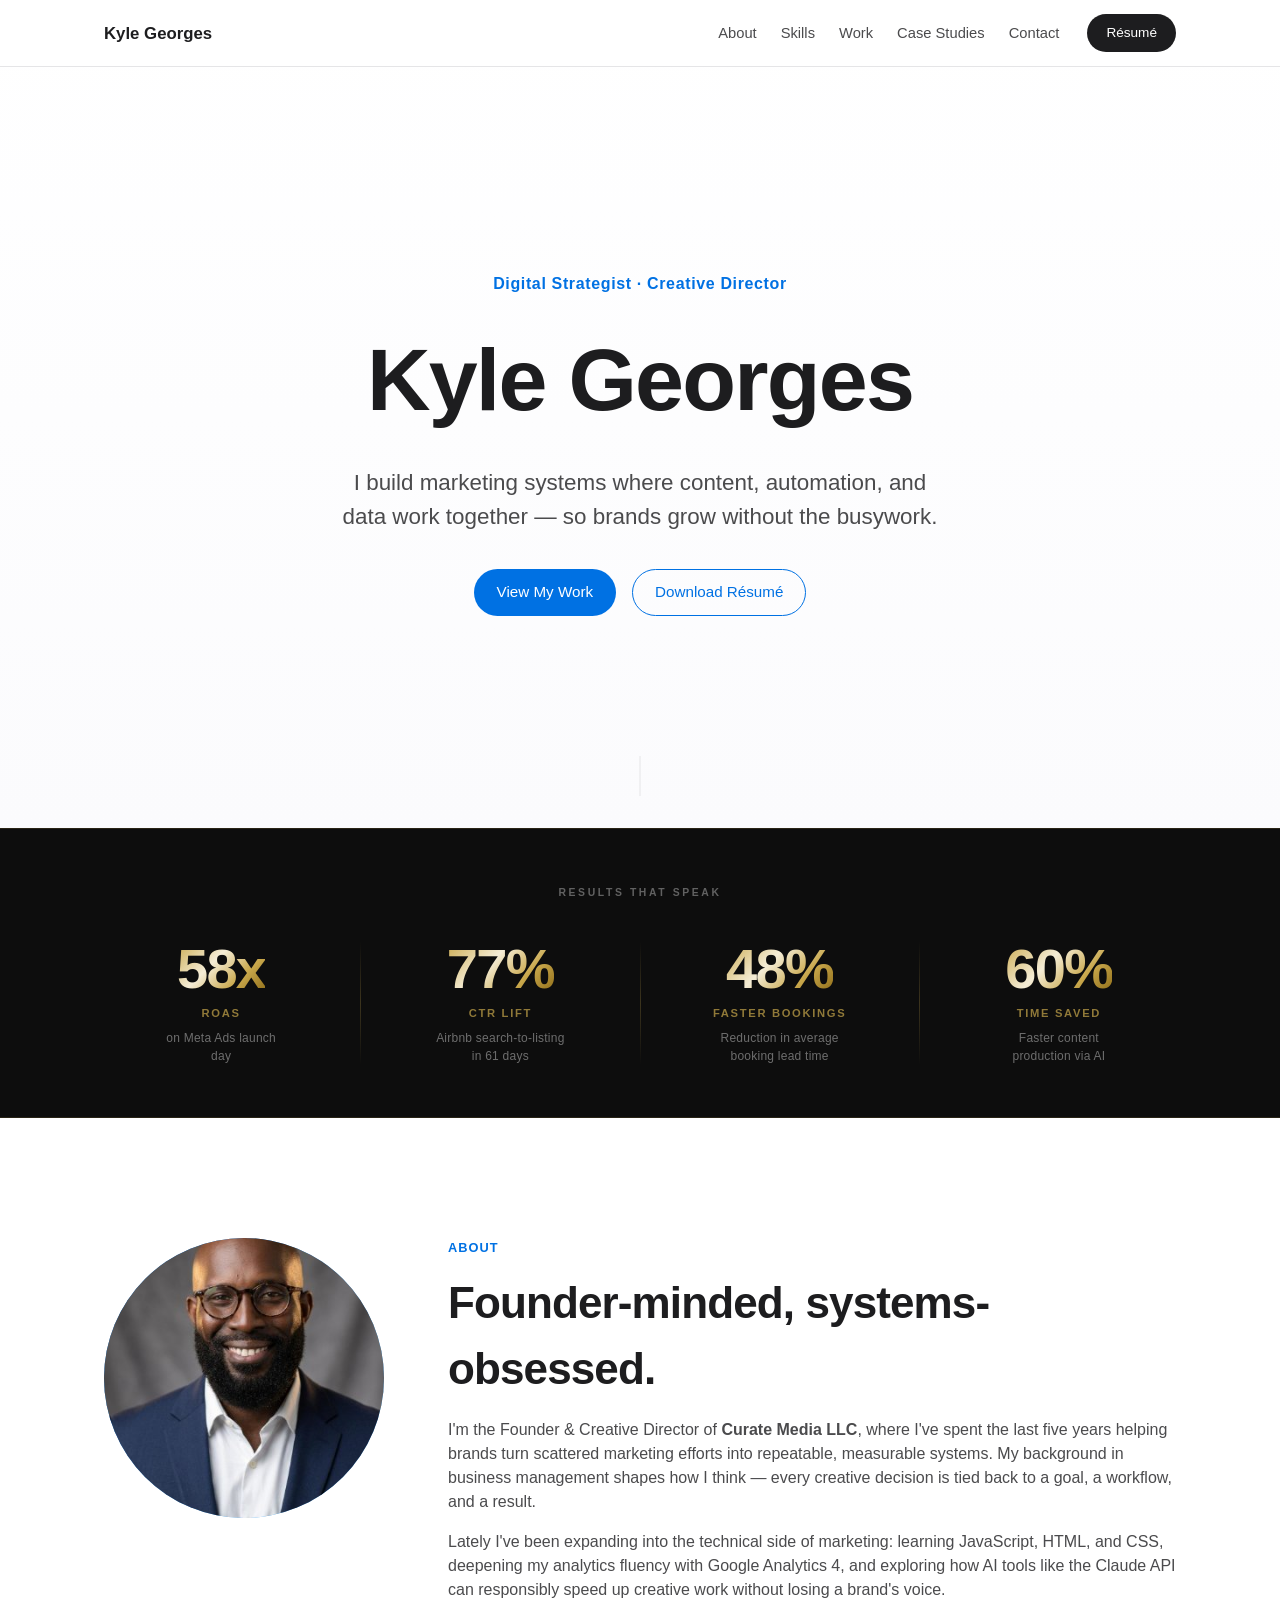
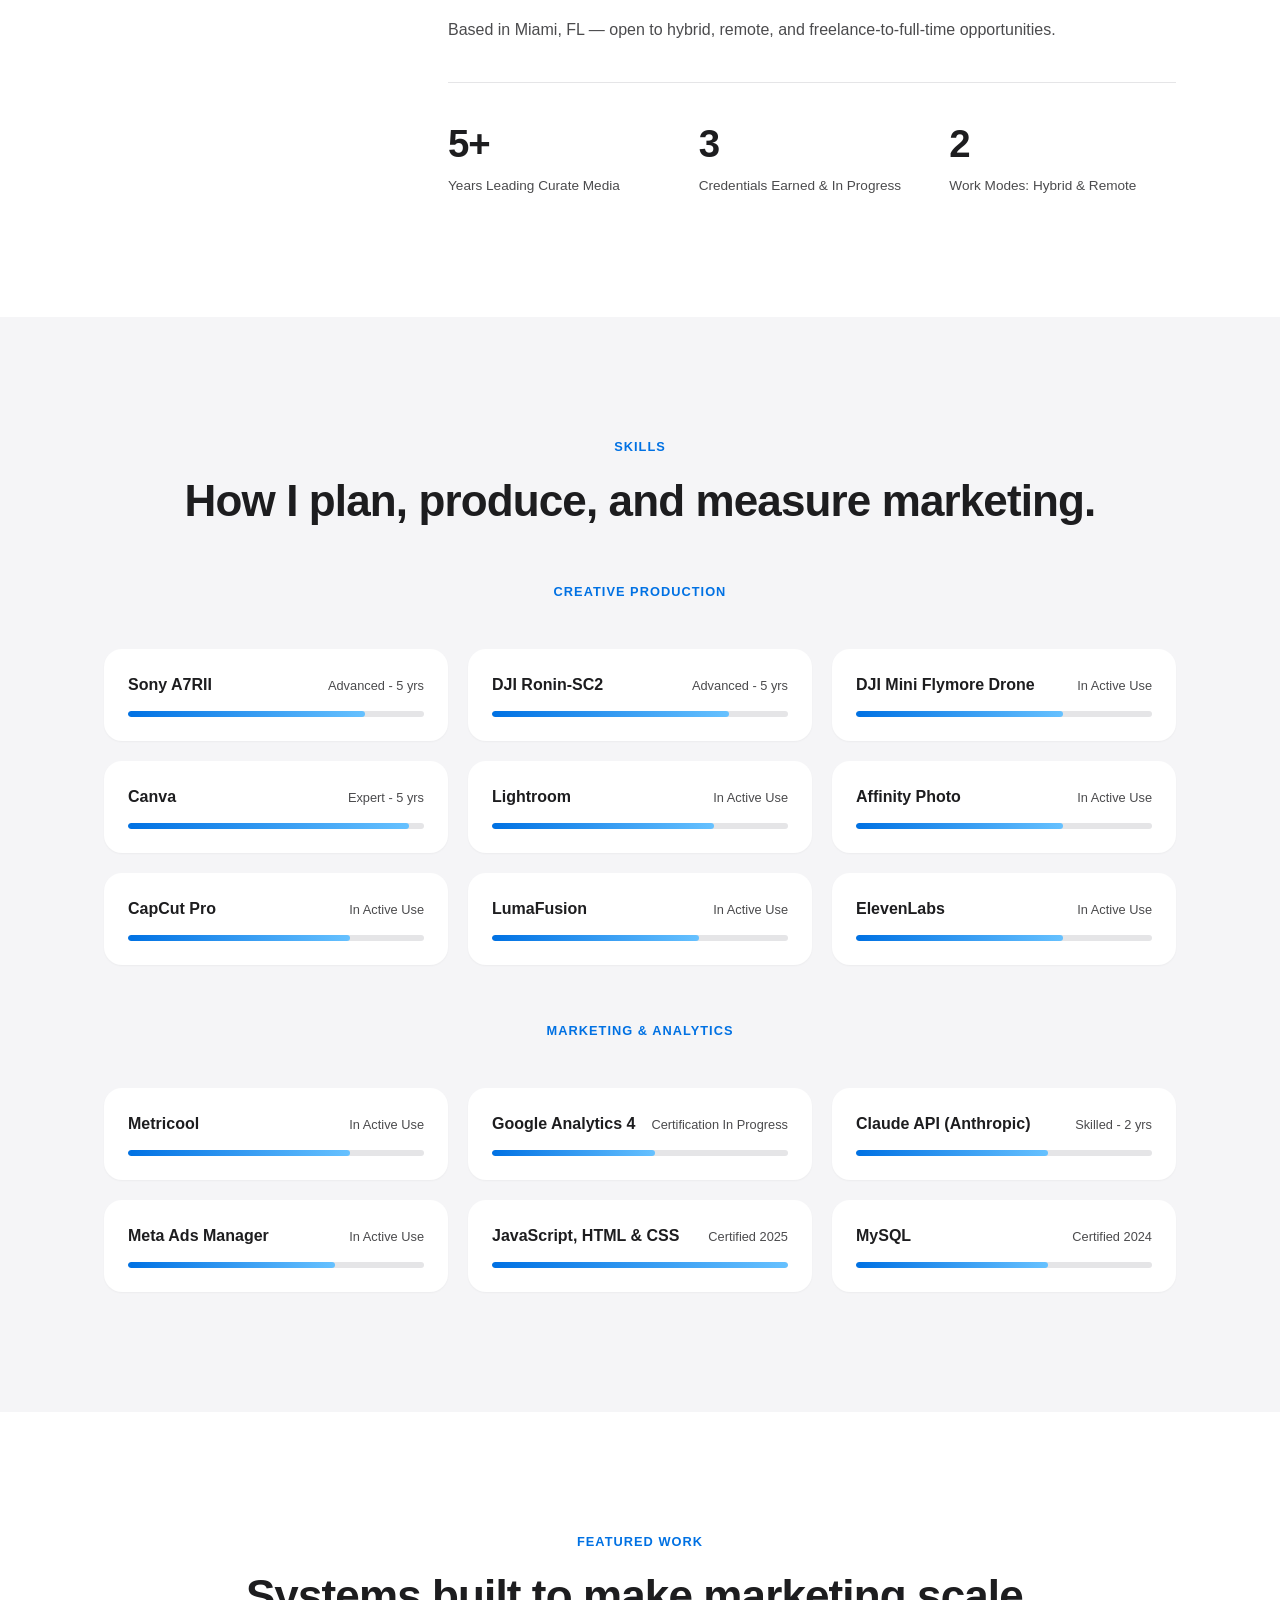
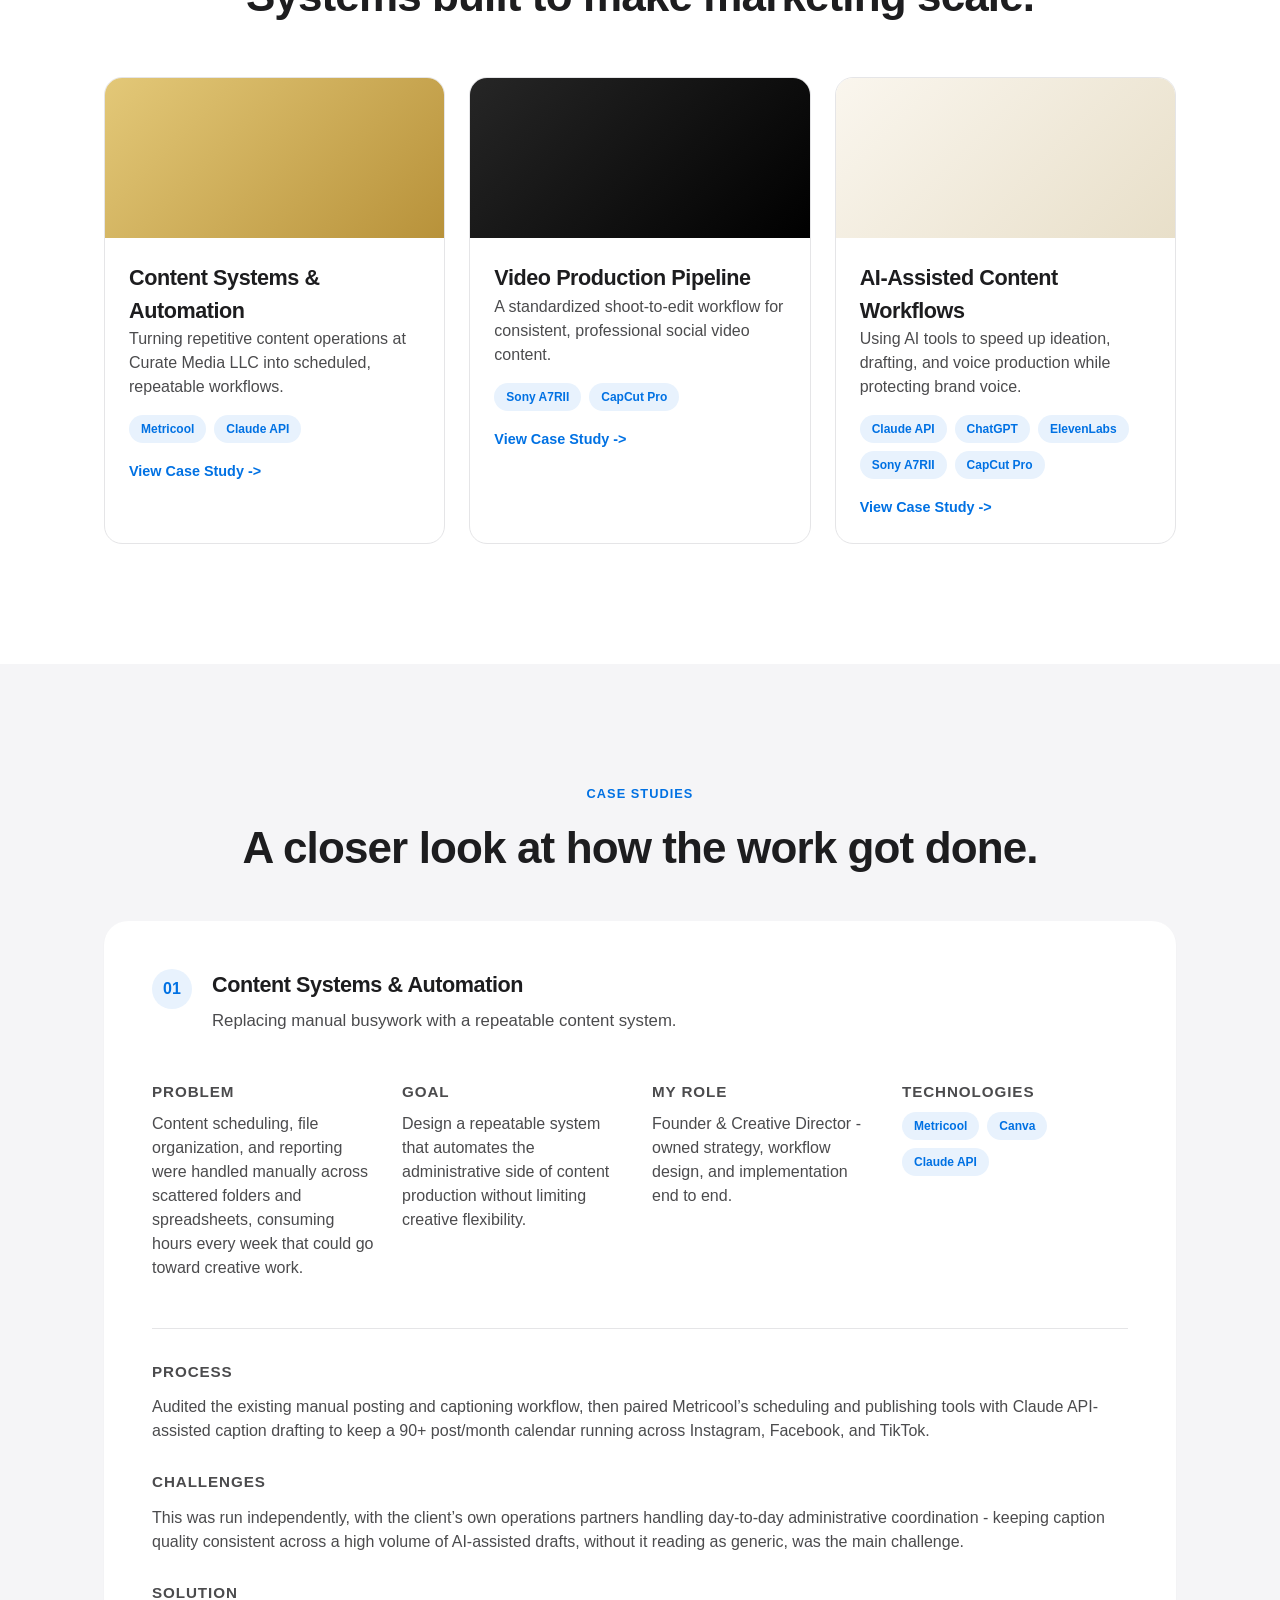
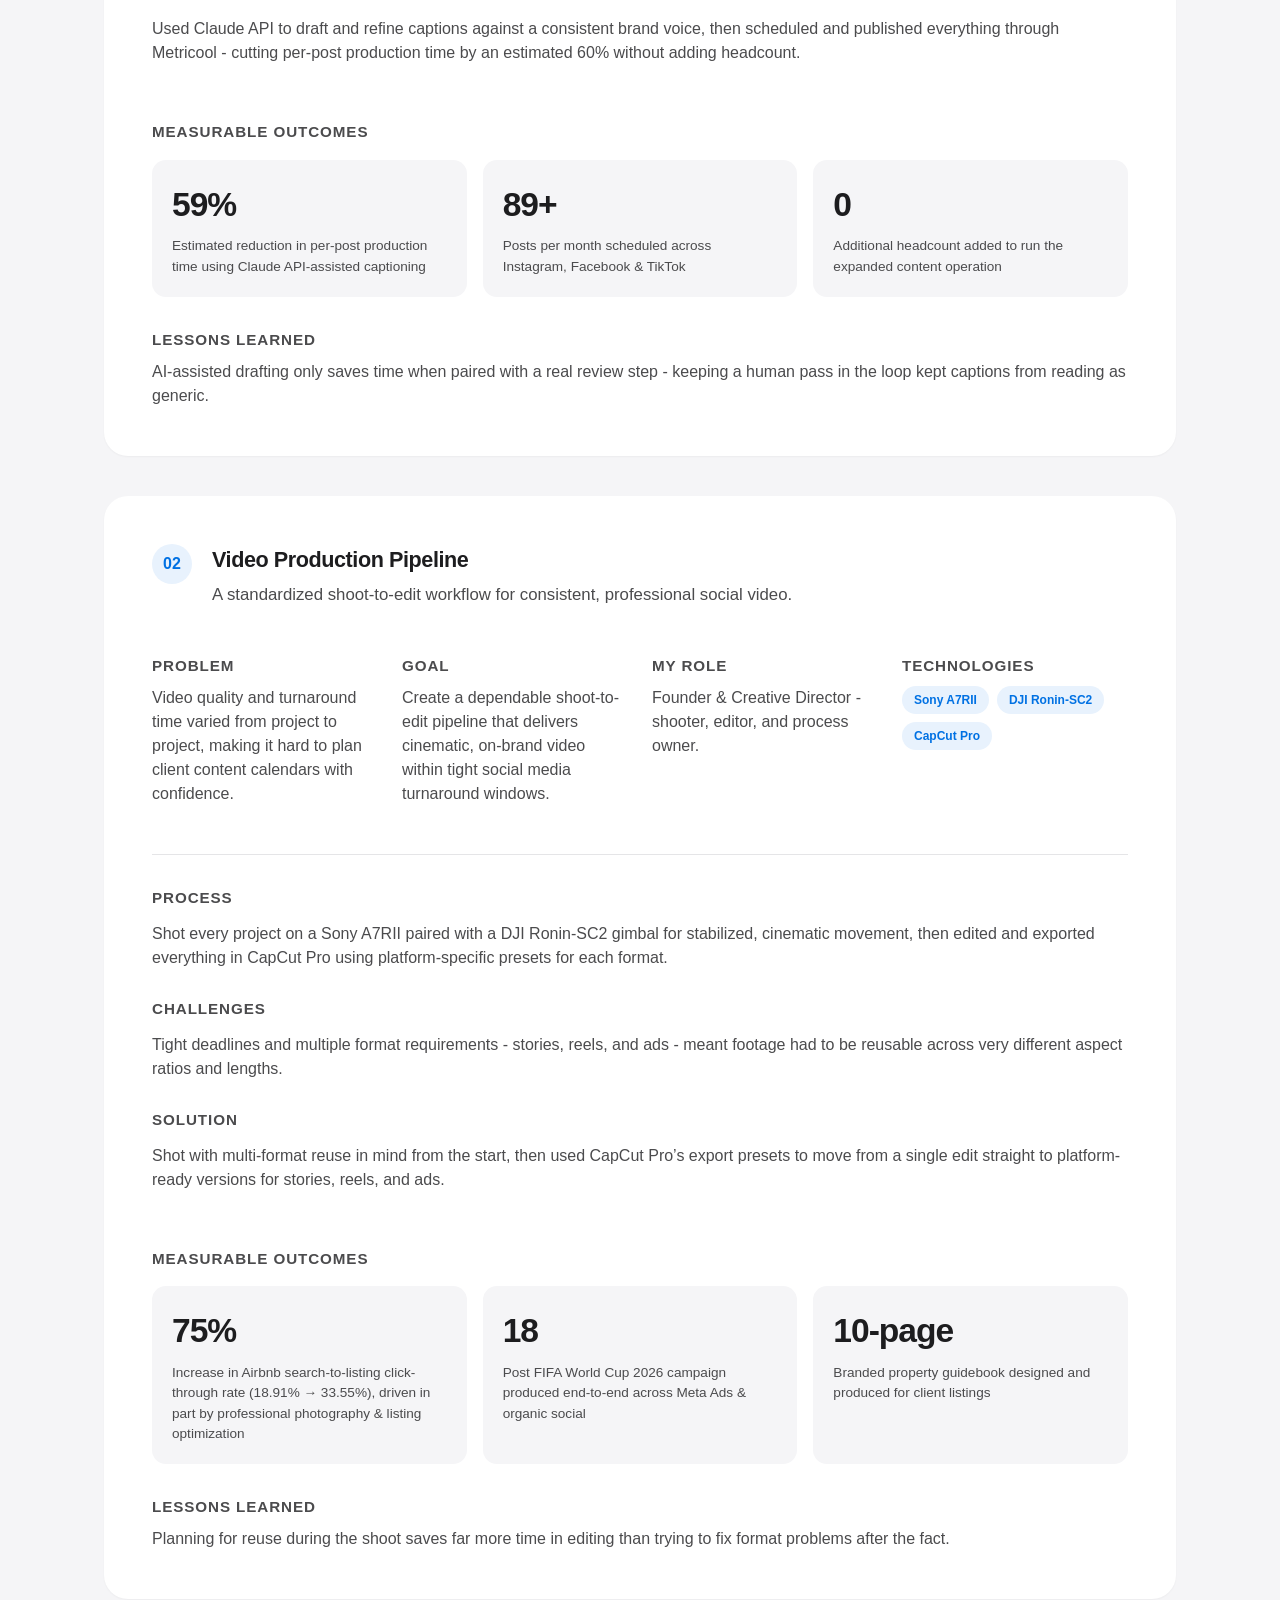
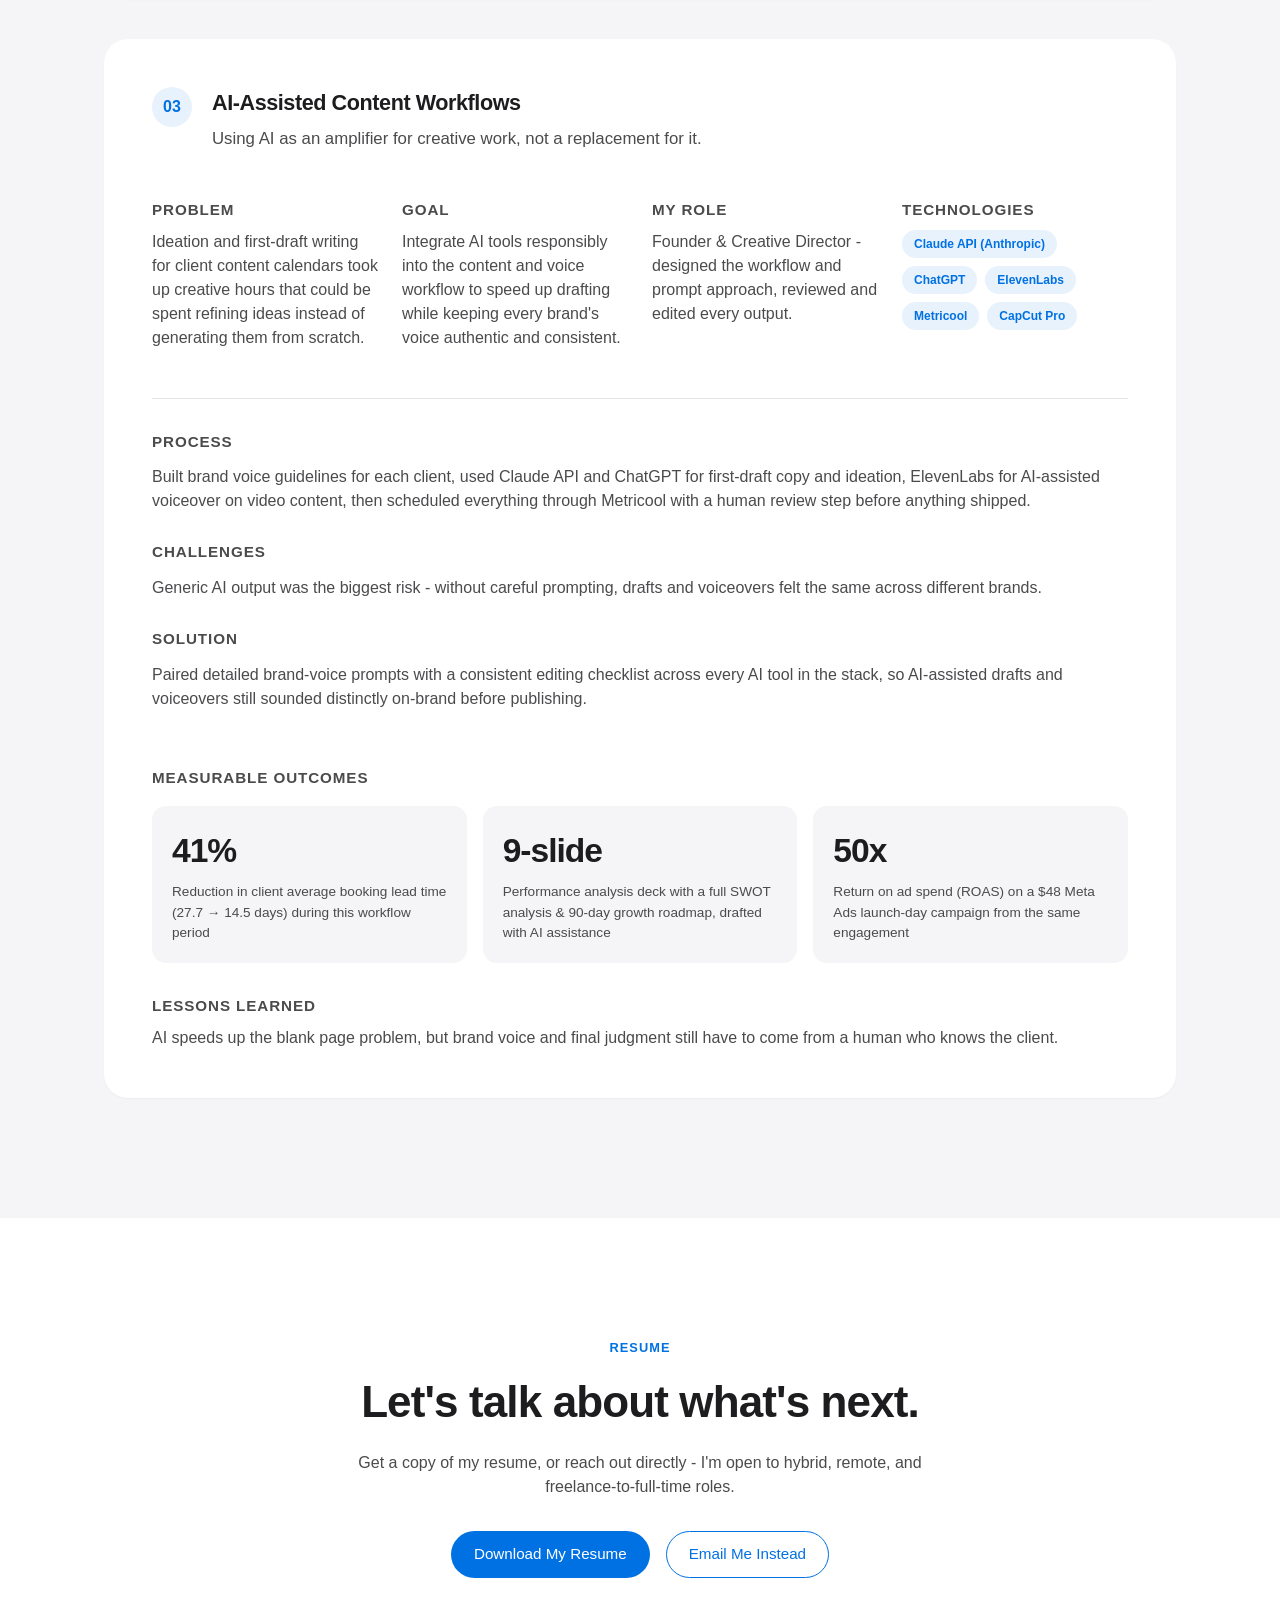
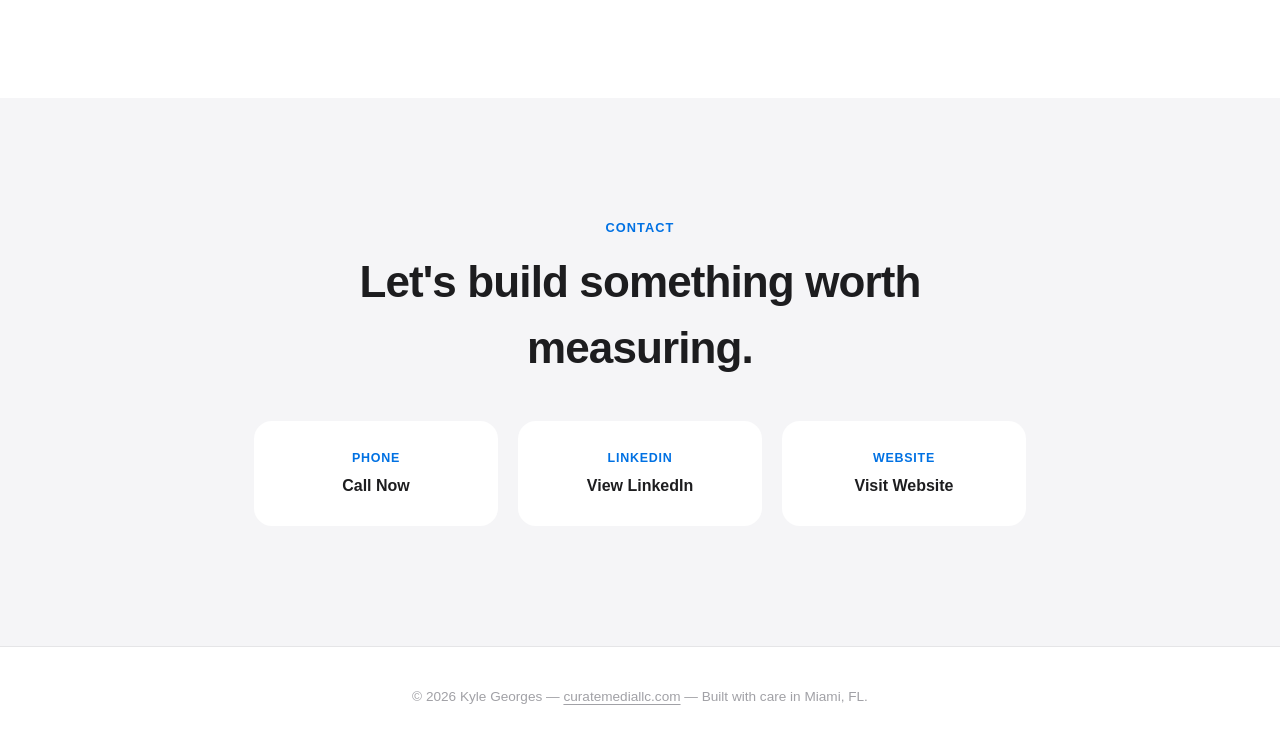
==== commit 46b33453: "Upgrade results strip with CML gradient, Apple-style typography, and eyebrow label" ====
--- a/index.html
+++ b/index.html
@@ -56,24 +56,29 @@
 
       <!-- RESULTS STRIP -->
       <div class="results-strip">
+        <p class="results-eyebrow">Results that speak</p>
         <div class="results-inner">
           <div class="result-item">
-            <span class="result-number">58x</span>
-            <span class="result-label">ROAS on Meta Ads launch day</span>
+            <span class="result-number gradient-text">58x</span>
+            <span class="result-sublabel">ROAS</span>
+            <span class="result-label">on Meta Ads launch day</span>
           </div>
           <div class="result-divider"></div>
           <div class="result-item">
-            <span class="result-number">77%</span>
-            <span class="result-label">Airbnb CTR increase in 61 days</span>
+            <span class="result-number gradient-text">77%</span>
+            <span class="result-sublabel">CTR Lift</span>
+            <span class="result-label">Airbnb search-to-listing in 61 days</span>
           </div>
           <div class="result-divider"></div>
           <div class="result-item">
-            <span class="result-number">48%</span>
-            <span class="result-label">Reduction in booking lead time</span>
+            <span class="result-number gradient-text">48%</span>
+            <span class="result-sublabel">Faster Bookings</span>
+            <span class="result-label">Reduction in average booking lead time</span>
           </div>
           <div class="result-divider"></div>
           <div class="result-item">
-            <span class="result-number">60%</span>
+            <span class="result-number gradient-text">60%</span>
+            <span class="result-sublabel">Time Saved</span>
             <span class="result-label">Faster content production via AI</span>
           </div>
         </div>
--- a/styles.css
+++ b/styles.css
@@ -614,10 +614,20 @@
 
 /* ── RESULTS STRIP ── */
 .results-strip {
-  background: #111;
-  padding: 0;
-  border-top: 1px solid #222;
-  border-bottom: 1px solid #222;
+  background: #0D0D0D;
+  padding: 56px 40px 52px;
+  border-top: 1px solid rgba(201,168,76,0.15);
+  border-bottom: 1px solid rgba(201,168,76,0.15);
+  text-align: center;
+}
+
+.results-eyebrow {
+  font-size: 0.65rem;
+  font-weight: 600;
+  letter-spacing: 0.25em;
+  text-transform: uppercase;
+  color: rgba(255,255,255,0.35);
+  margin-bottom: 40px;
 }
 
 .results-inner {
@@ -634,41 +644,64 @@
   flex-direction: column;
   align-items: center;
   justify-content: center;
-  padding: 36px 24px;
+  padding: 0 32px;
   text-align: center;
-  gap: 8px;
+  gap: 6px;
+}
+
+.gradient-text {
+  background: linear-gradient(135deg, #C9A84C 0%, #F5EDD6 40%, #C9A84C 70%, #8B6914 100%);
+  -webkit-background-clip: text;
+  -webkit-text-fill-color: transparent;
+  background-clip: text;
+  display: inline-block;
 }
 
 .result-number {
-  font-size: 2.8rem;
-  font-weight: 700;
-  color: #2563eb;
+  font-size: 3.5rem;
+  font-weight: 800;
   line-height: 1;
-  letter-spacing: -0.02em;
+  letter-spacing: -0.03em;
+  font-family: -apple-system, BlinkMacSystemFont, 'SF Pro Display', 'Helvetica Neue', sans-serif;
+}
+
+.result-sublabel {
+  font-size: 0.7rem;
+  font-weight: 600;
+  letter-spacing: 0.15em;
+  text-transform: uppercase;
+  color: rgba(201,168,76,0.7);
+  margin-top: 2px;
 }
 
 .result-label {
-  font-size: 0.78rem;
-  color: rgba(255,255,255,0.55);
-  letter-spacing: 0.04em;
-  line-height: 1.4;
-  max-width: 140px;
+  font-size: 0.75rem;
+  color: rgba(255,255,255,0.4);
+  letter-spacing: 0.02em;
+  line-height: 1.5;
+  max-width: 130px;
+  margin-top: 2px;
 }
 
 .result-divider {
   width: 1px;
-  background: #2a2a2a;
+  background: linear-gradient(to bottom, transparent, rgba(201,168,76,0.25), transparent);
   align-self: stretch;
-  margin: 20px 0;
+  min-height: 80px;
+  margin: 0 8px;
 }
 
 @media (max-width: 600px) {
+  .results-strip {
+    padding: 40px 20px;
+  }
   .results-inner {
     flex-wrap: wrap;
+    gap: 32px 0;
   }
   .result-item {
     flex: 0 0 50%;
-    padding: 24px 16px;
+    padding: 0 16px;
   }
   .result-divider {
     display: none;
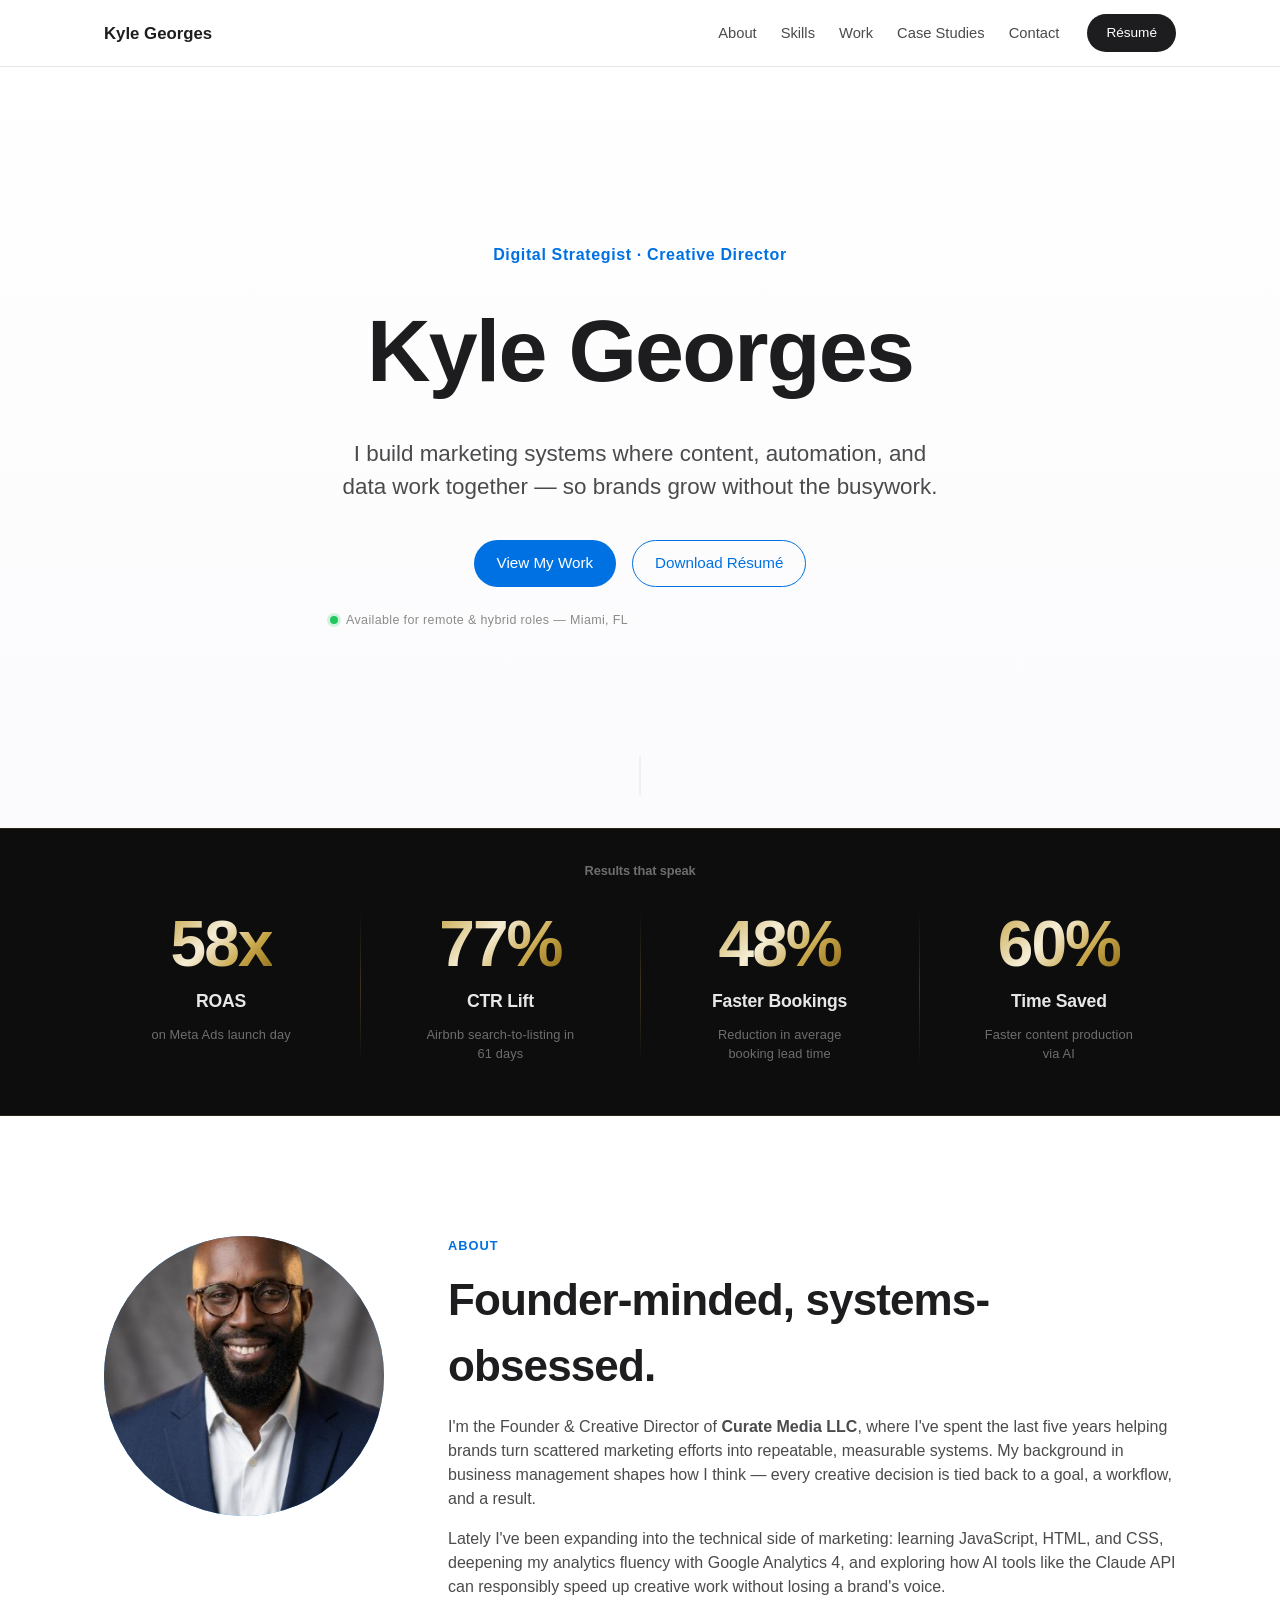
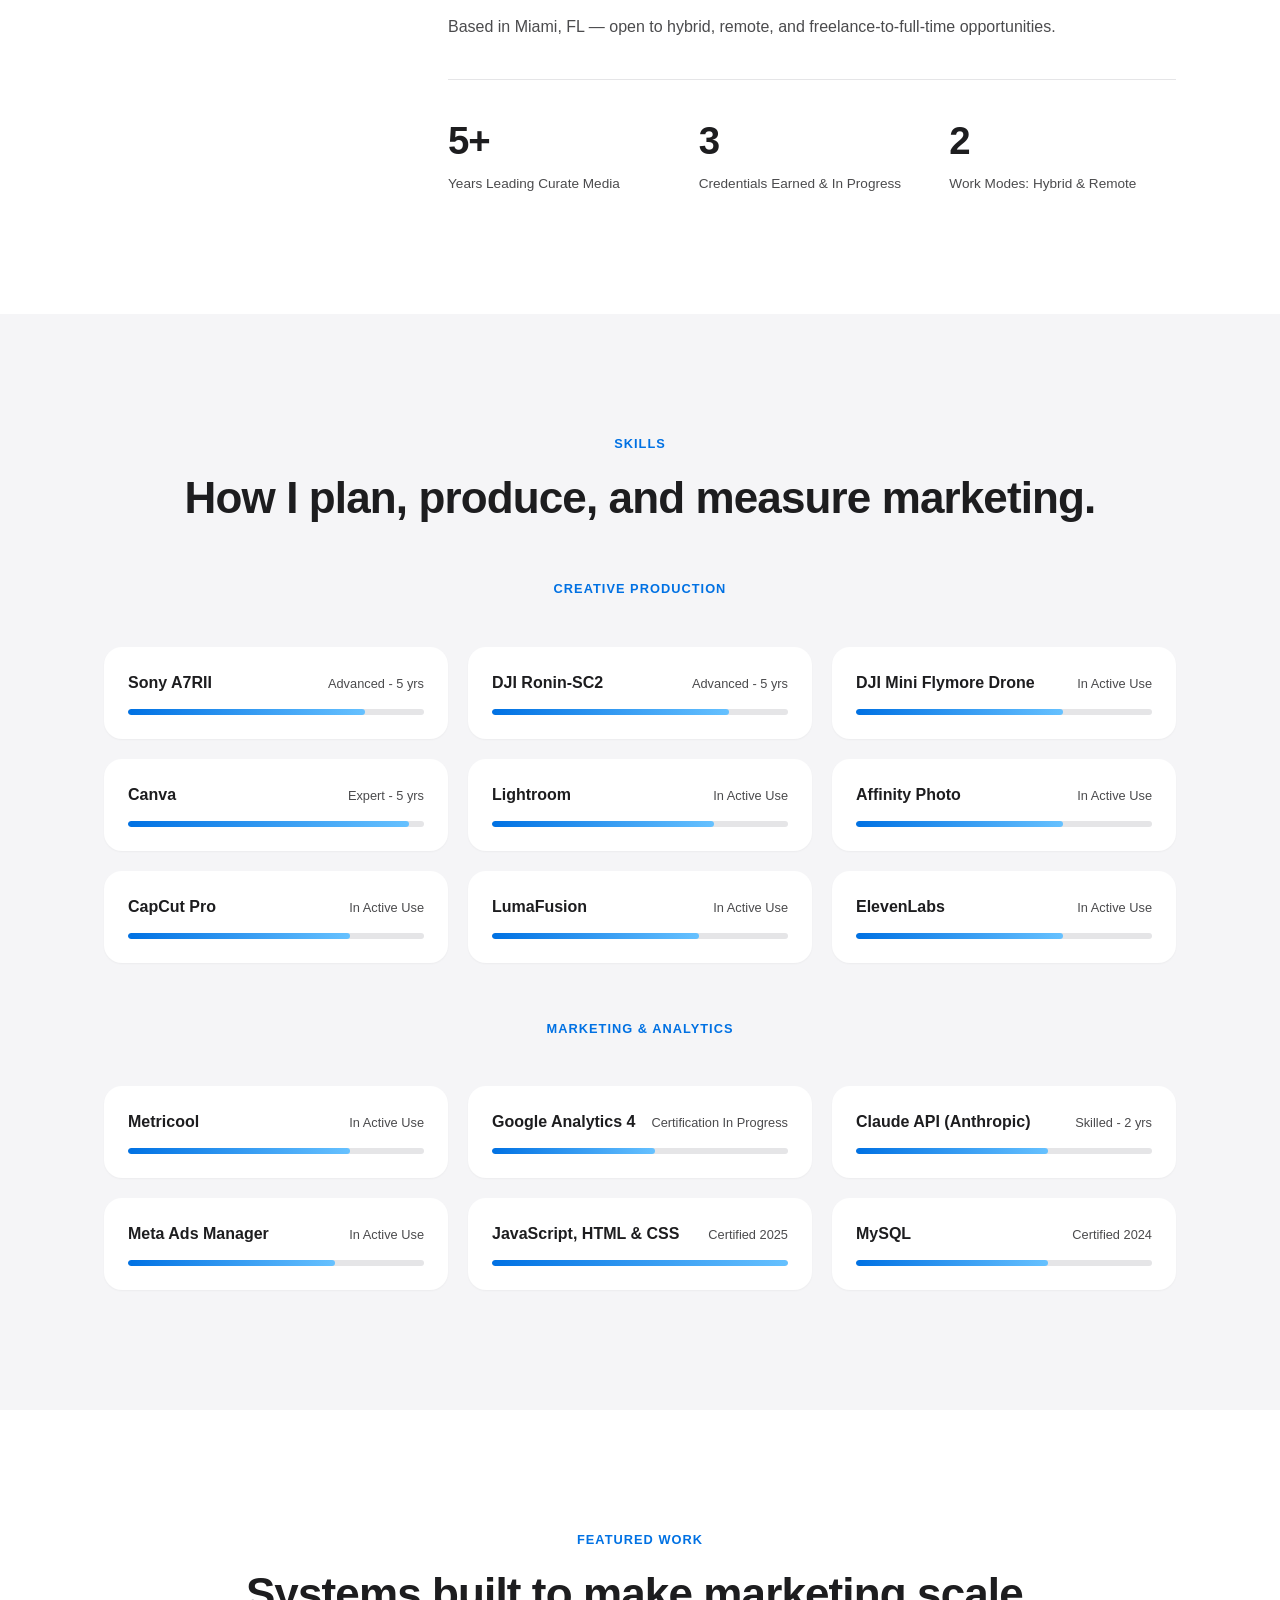
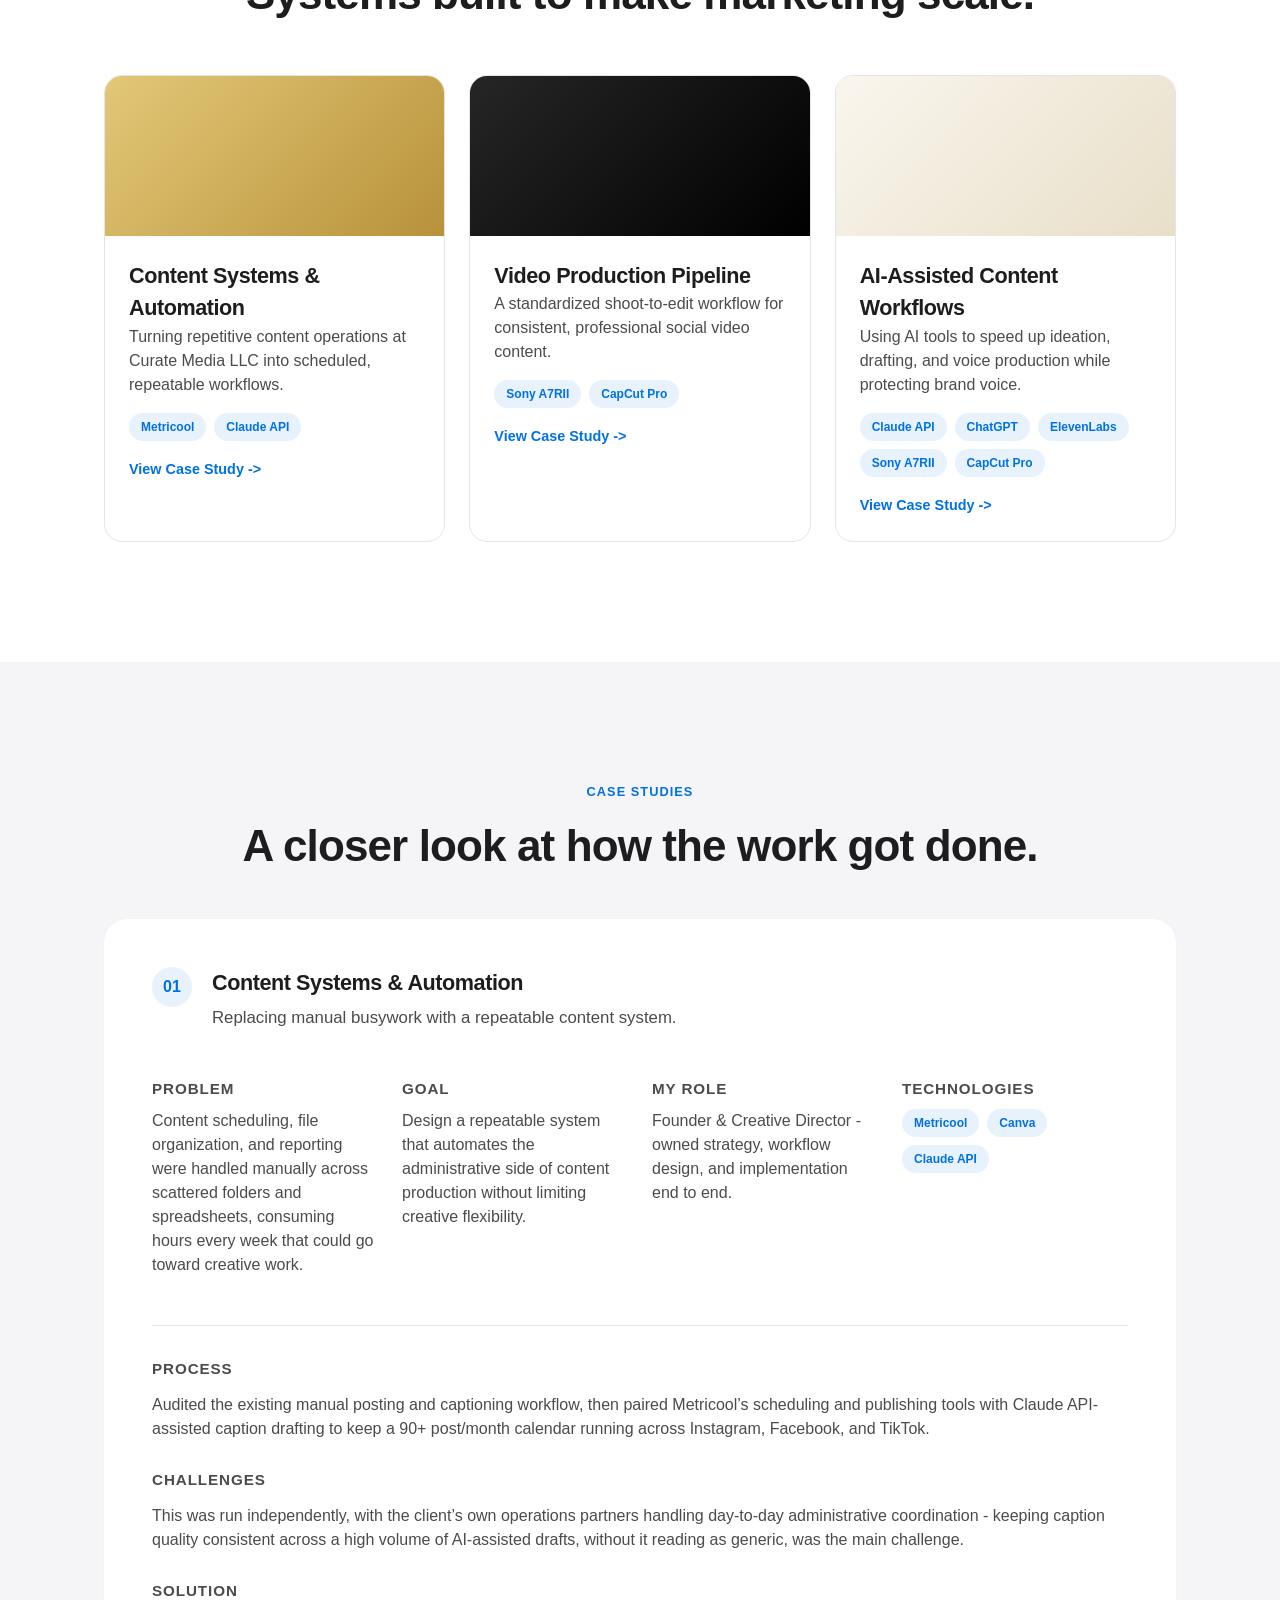
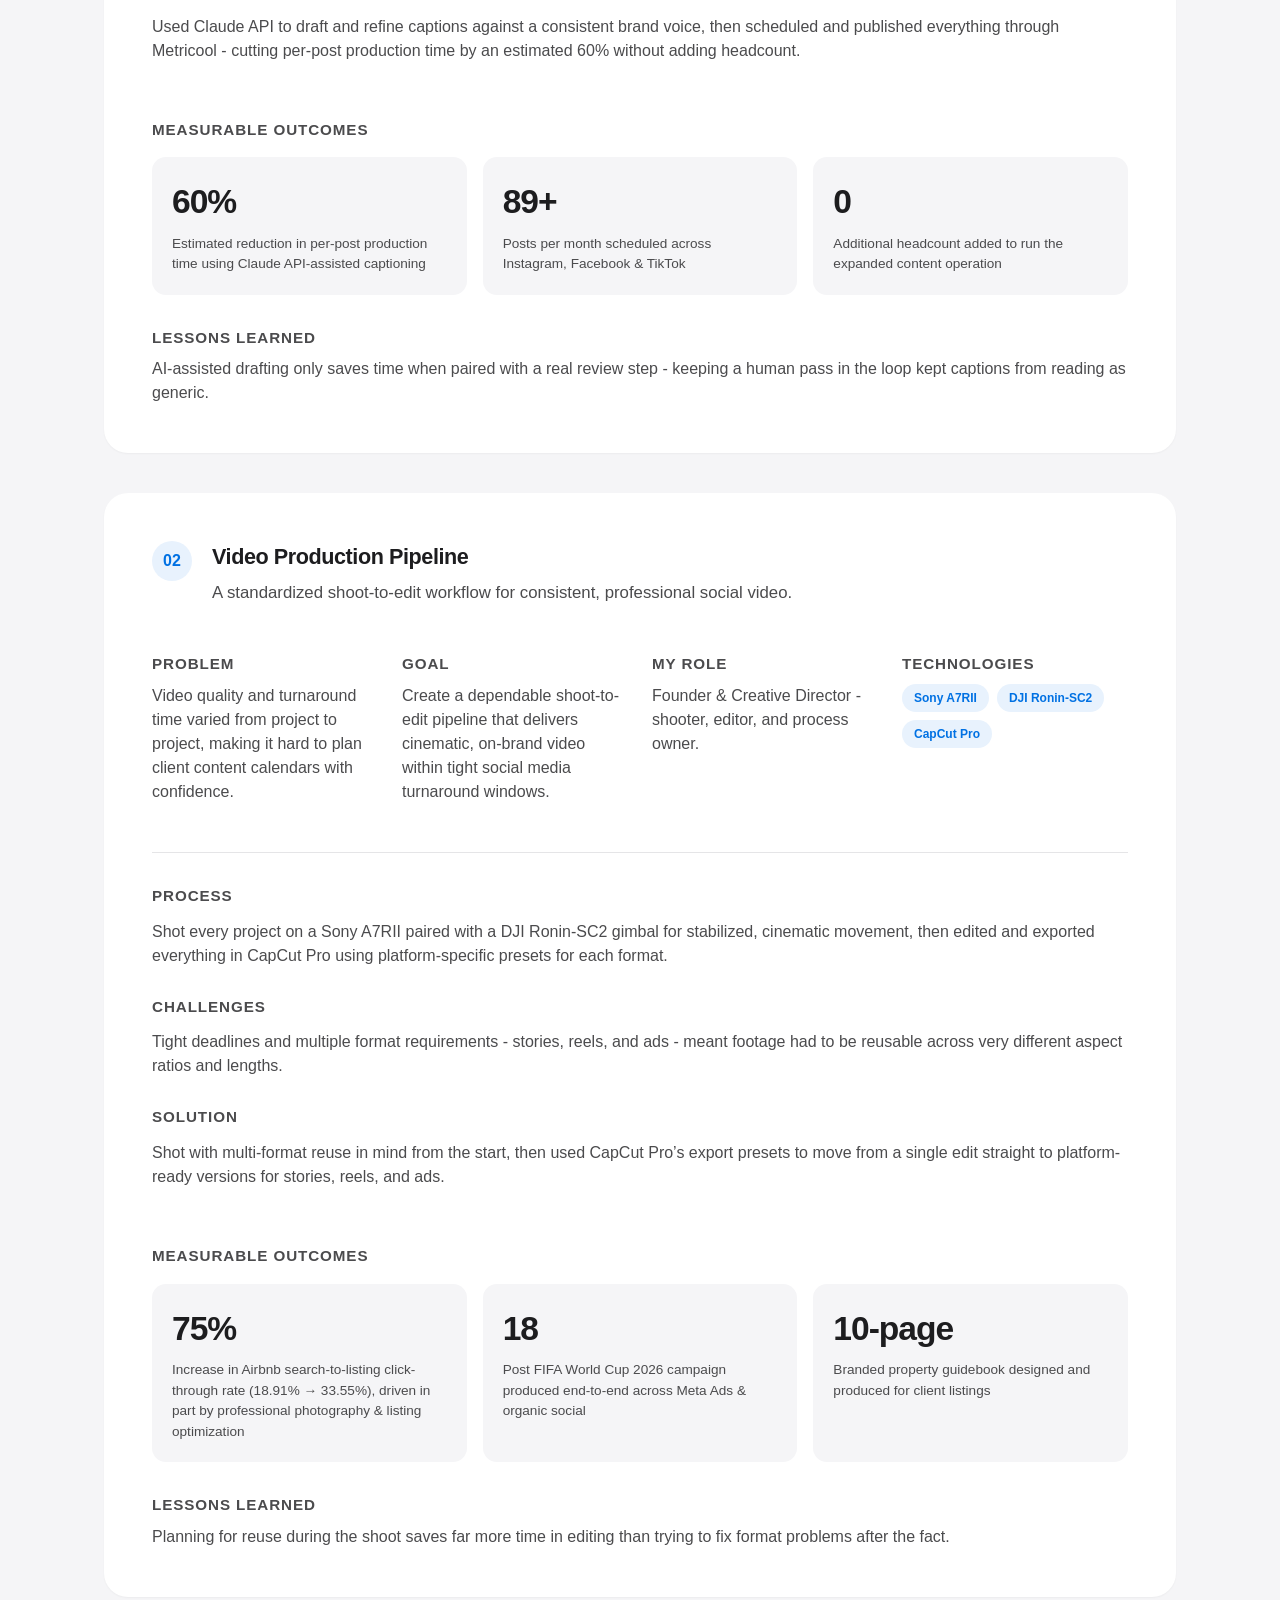
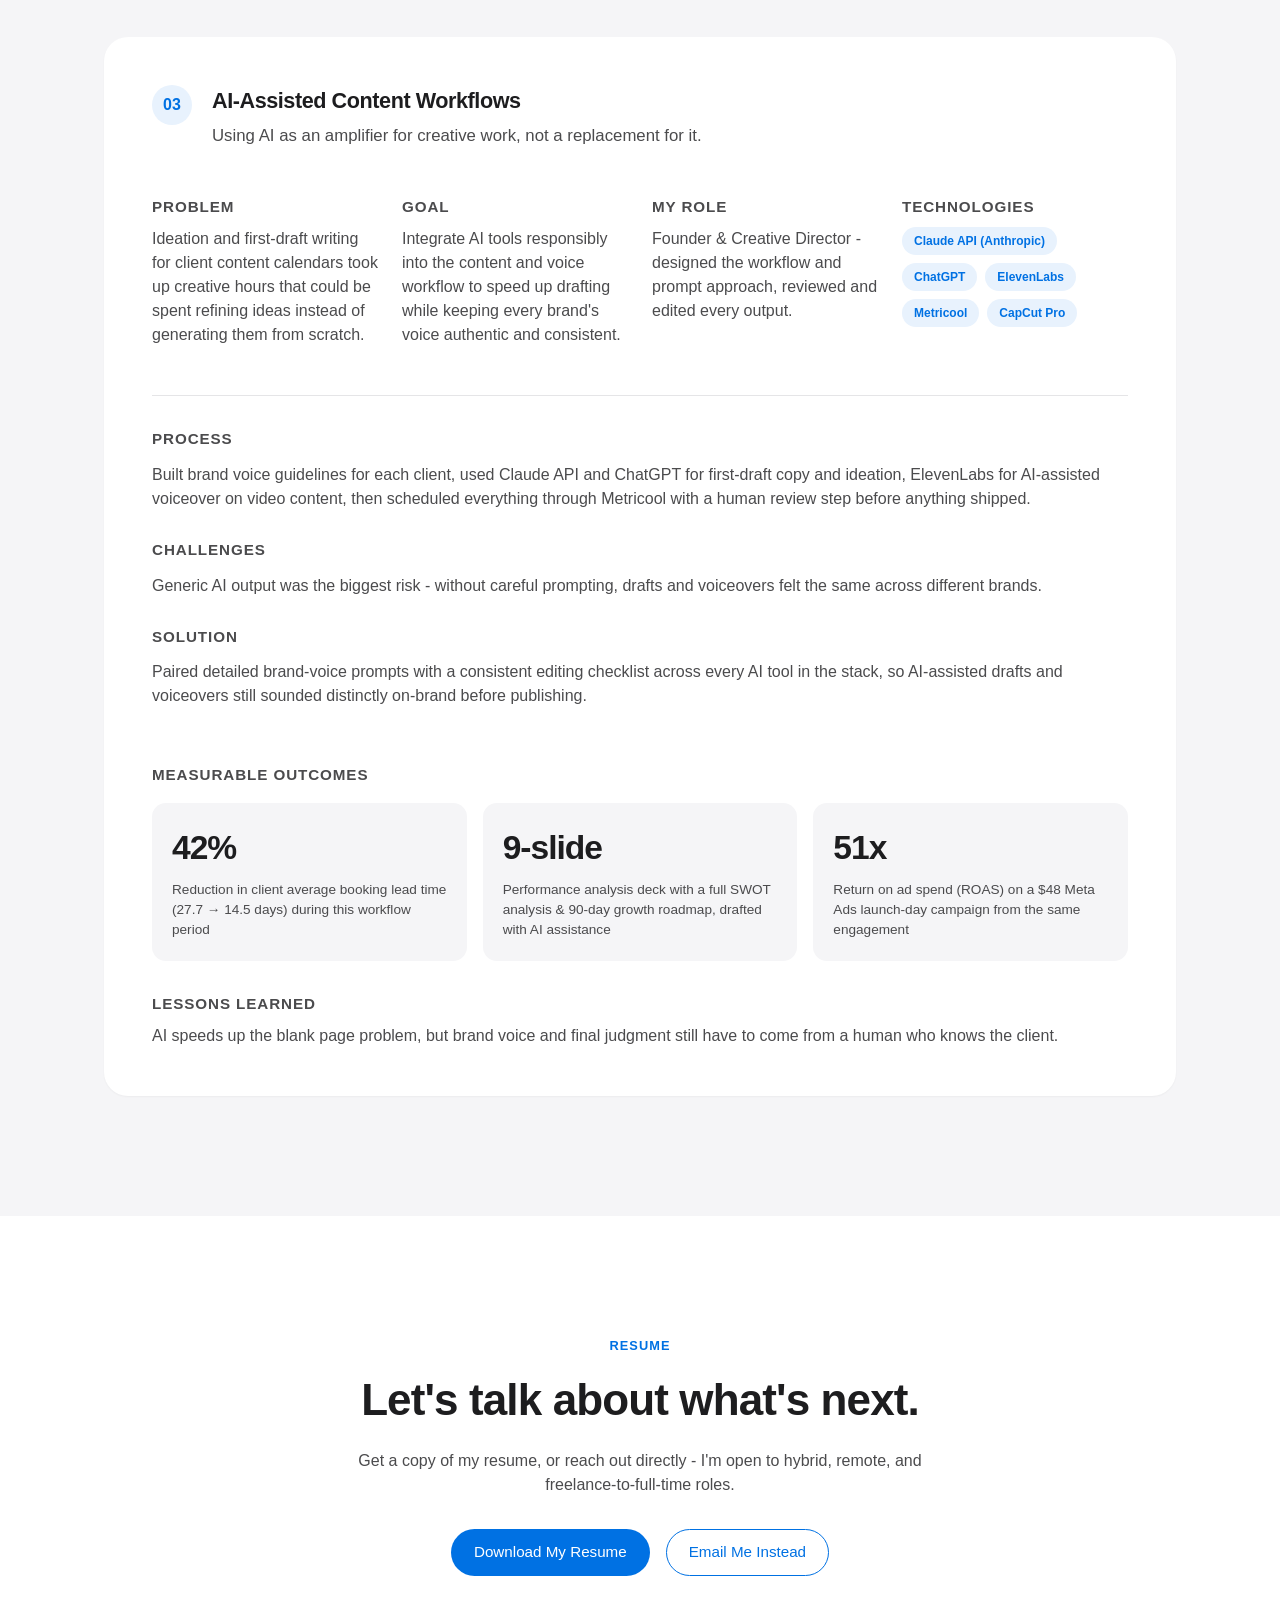
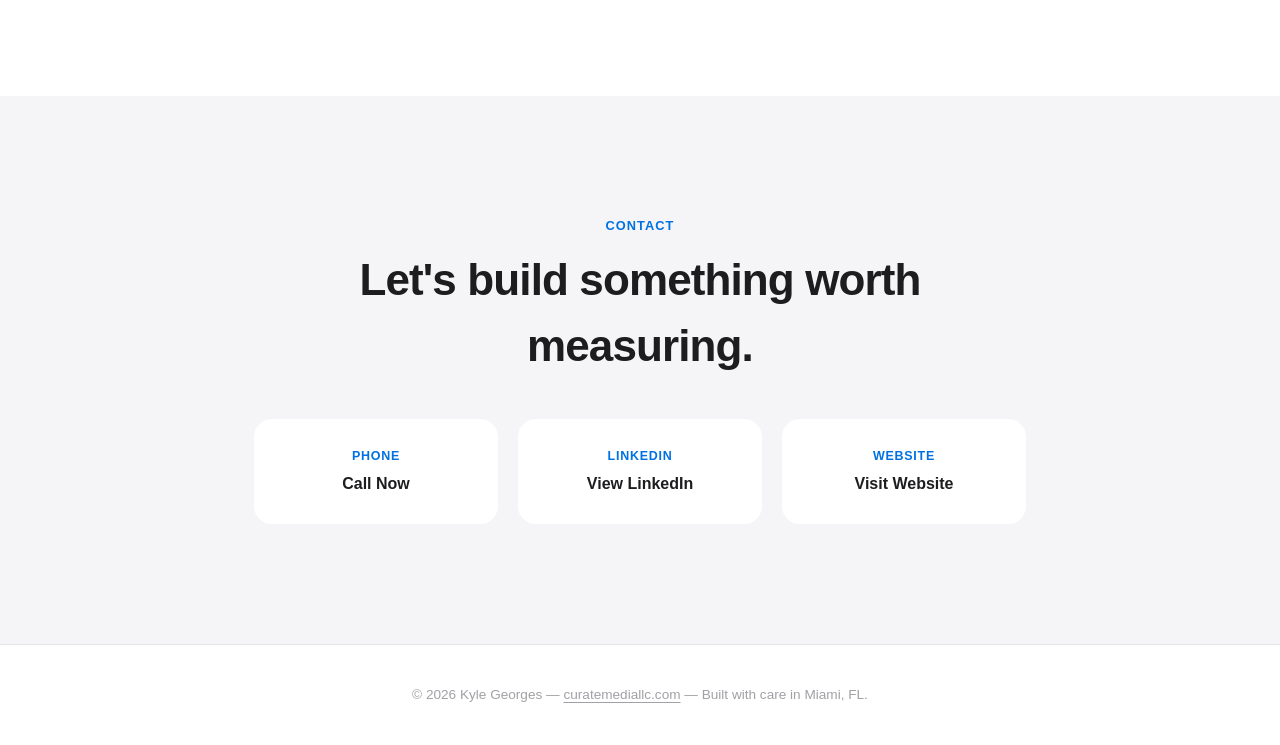
==== commit e6f194d9: "Add availability signal with pulsing green dot to hero" ====
--- a/index.html
+++ b/index.html
@@ -50,6 +50,7 @@
             <a href="#work" class="btn btn-primary">View My Work</a>
             <a href="Kyle_Georges_Resume.pdf" download class="btn btn-secondary">Download Résumé</a>
           </div>
+          <p class="hero-availability"><span class="availability-dot"></span>Available for remote &amp; hybrid roles &mdash; Miami, FL</p>
         </div>
         <div class="scroll-cue" aria-hidden="true"><span></span></div>
       </section>
--- a/styles.css
+++ b/styles.css
@@ -612,29 +612,57 @@
   border-radius: 50%;
 }
 
+/* ── HERO AVAILABILITY ── */
+.hero-availability {
+  display: flex;
+  align-items: center;
+  gap: 8px;
+  margin-top: 24px;
+  font-size: 0.78rem;
+  color: rgba(0,0,0,0.45);
+  letter-spacing: 0.03em;
+  font-family: -apple-system, BlinkMacSystemFont, 'SF Pro Text', 'Helvetica Neue', sans-serif;
+}
+
+.availability-dot {
+  width: 8px;
+  height: 8px;
+  border-radius: 50%;
+  background: #22c55e;
+  flex-shrink: 0;
+  box-shadow: 0 0 0 3px rgba(34,197,94,0.2);
+  animation: pulse-dot 2s ease-in-out infinite;
+}
+
+@keyframes pulse-dot {
+  0%, 100% { box-shadow: 0 0 0 3px rgba(34,197,94,0.2); }
+  50% { box-shadow: 0 0 0 6px rgba(34,197,94,0.08); }
+}
+
 /* ── RESULTS STRIP ── */
 .results-strip {
   background: #0D0D0D;
-  padding: 56px 40px 52px;
+  padding: 32px 40px 52px;
   border-top: 1px solid rgba(201,168,76,0.15);
   border-bottom: 1px solid rgba(201,168,76,0.15);
   text-align: center;
 }
 
 .results-eyebrow {
-  font-size: 0.65rem;
-  font-weight: 600;
-  letter-spacing: 0.25em;
-  text-transform: uppercase;
-  color: rgba(255,255,255,0.35);
-  margin-bottom: 40px;
+  font-size: 0.8rem;
+  font-weight: 700;
+  letter-spacing: -0.01em;
+  text-transform: none;
+  color: rgba(255,255,255,0.4);
+  margin-bottom: 32px;
+  font-family: -apple-system, BlinkMacSystemFont, 'SF Pro Display', 'Helvetica Neue', sans-serif;
 }
 
 .results-inner {
   max-width: 1100px;
   margin: 0 auto;
   display: flex;
-  align-items: stretch;
+  align-items: flex-start;
   justify-content: center;
 }
 
@@ -643,7 +671,7 @@
   display: flex;
   flex-direction: column;
   align-items: center;
-  justify-content: center;
+  justify-content: flex-start;
   padding: 0 32px;
   text-align: center;
   gap: 6px;
@@ -654,33 +682,39 @@
   -webkit-background-clip: text;
   -webkit-text-fill-color: transparent;
   background-clip: text;
-  display: inline-block;
+  color: #C9A84C;
+  display: block;
 }
 
 .result-number {
-  font-size: 3.5rem;
+  font-size: 4rem;
   font-weight: 800;
   line-height: 1;
+  height: 4rem;
+  display: flex;
+  align-items: center;
+  justify-content: center;
   letter-spacing: -0.03em;
   font-family: -apple-system, BlinkMacSystemFont, 'SF Pro Display', 'Helvetica Neue', sans-serif;
 }
 
 .result-sublabel {
-  font-size: 0.7rem;
-  font-weight: 600;
-  letter-spacing: 0.15em;
-  text-transform: uppercase;
-  color: rgba(201,168,76,0.7);
-  margin-top: 2px;
+  font-size: 1.1rem;
+  font-weight: 700;
+  letter-spacing: -0.01em;
+  color: rgba(255,255,255,0.9);
+  margin-top: 6px;
+  font-family: -apple-system, BlinkMacSystemFont, 'SF Pro Display', 'Helvetica Neue', sans-serif;
 }
 
 .result-label {
-  font-size: 0.75rem;
+  font-size: 0.8rem;
   color: rgba(255,255,255,0.4);
-  letter-spacing: 0.02em;
+  letter-spacing: 0.01em;
   line-height: 1.5;
-  max-width: 130px;
-  margin-top: 2px;
+  max-width: 150px;
+  margin-top: 4px;
+  font-family: -apple-system, BlinkMacSystemFont, 'SF Pro Text', 'Helvetica Neue', sans-serif;
 }
 
 .result-divider {
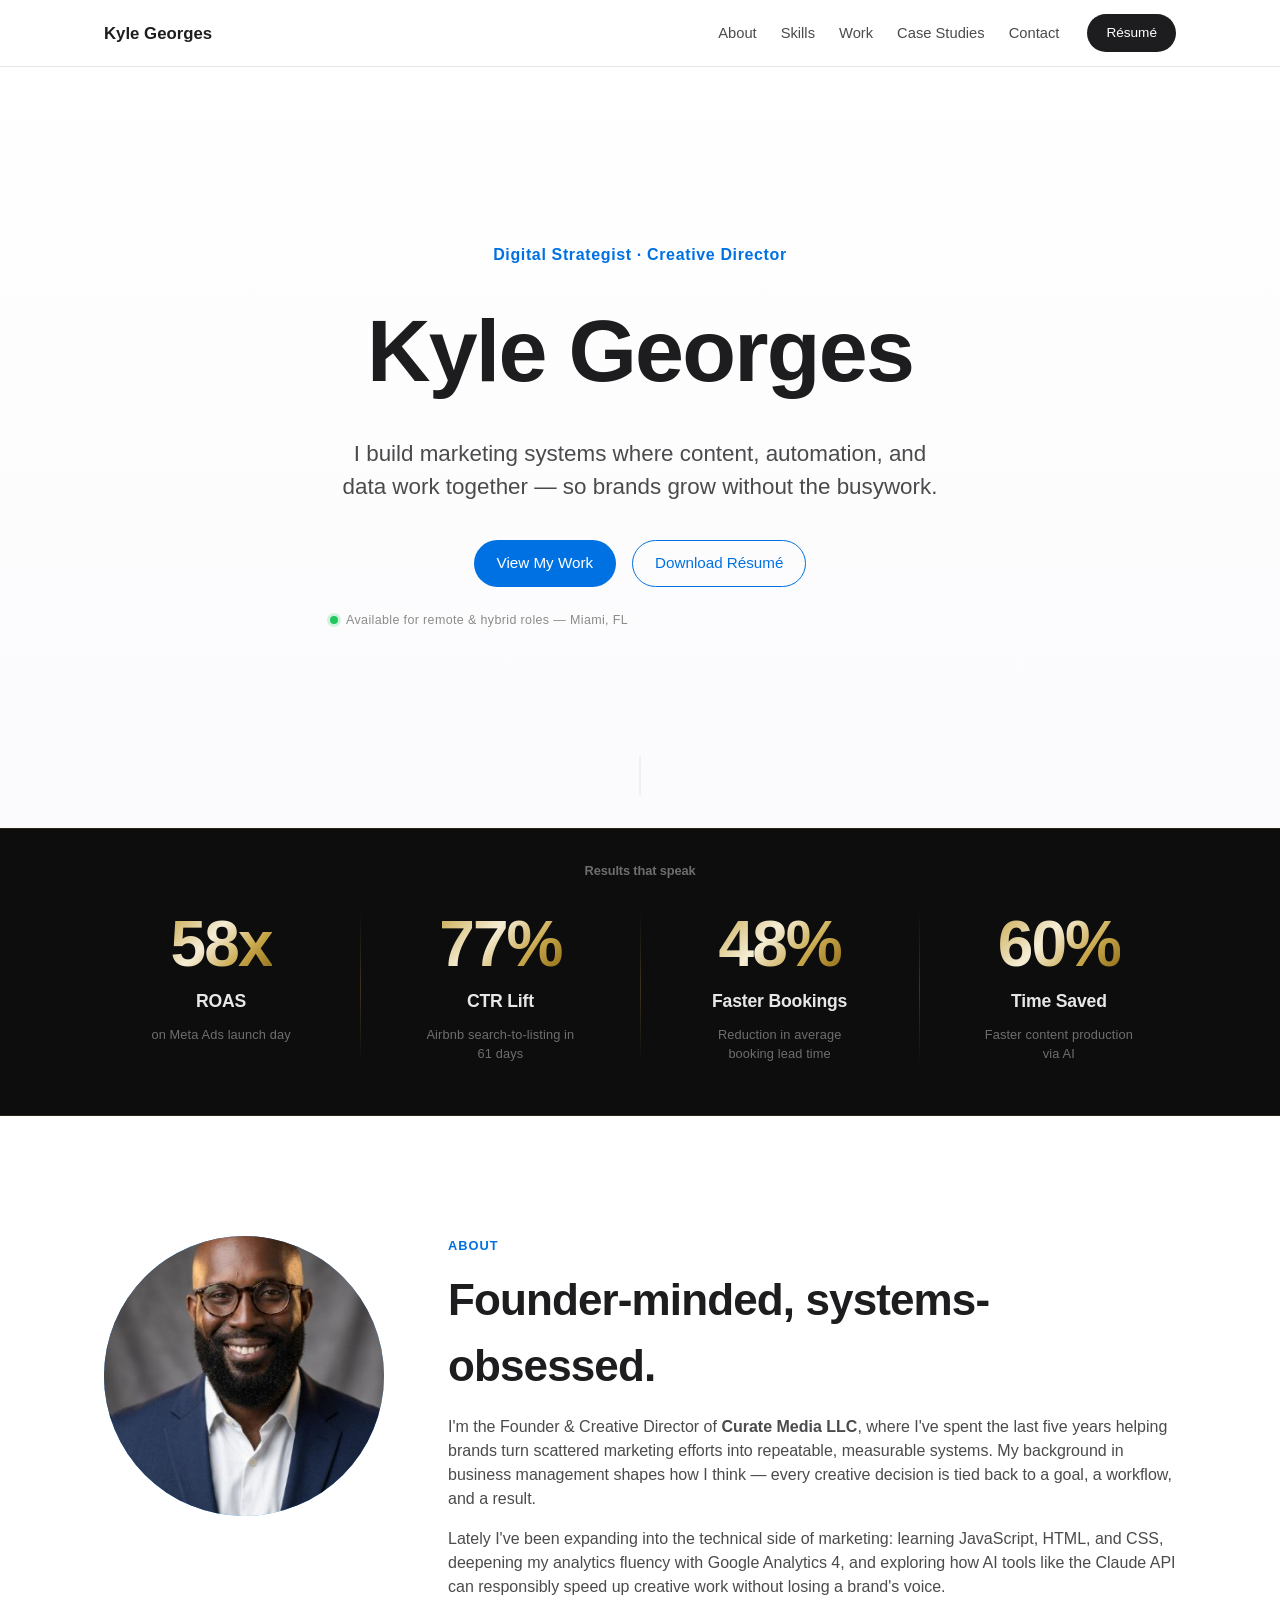
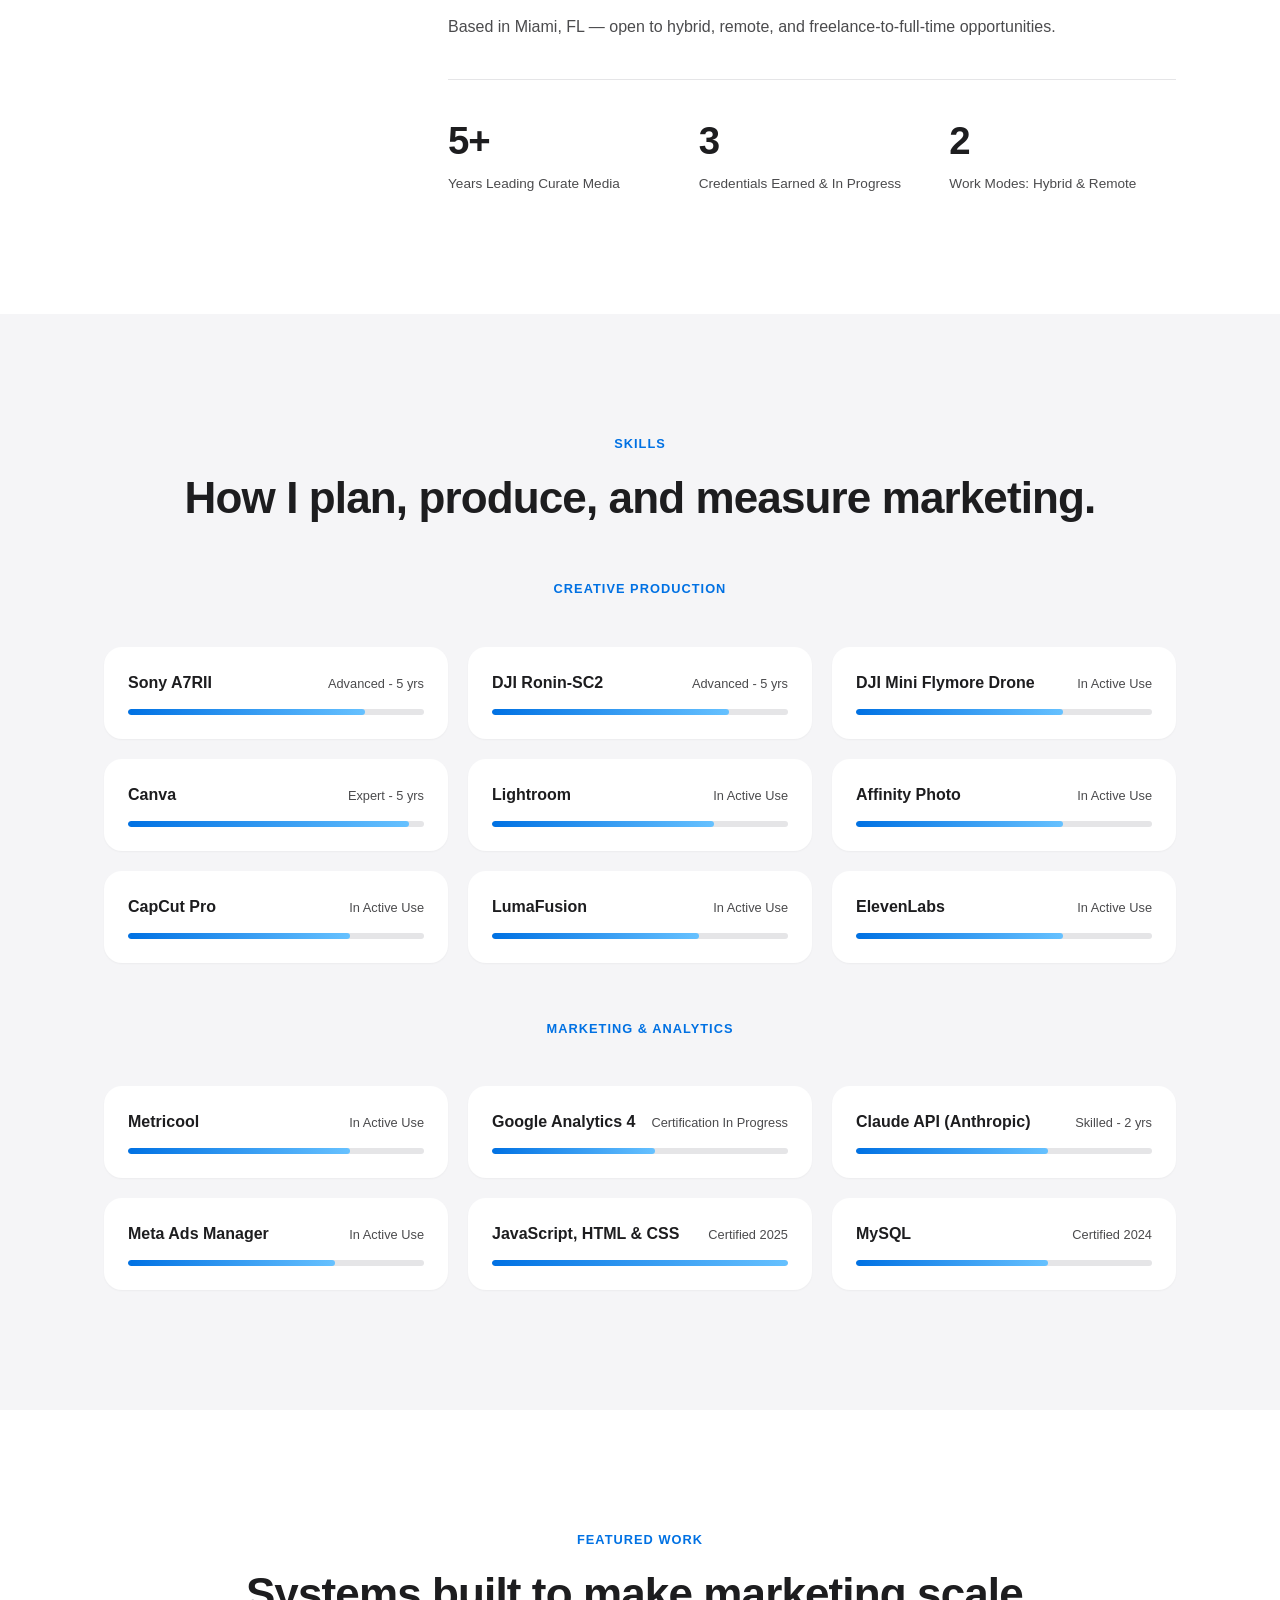
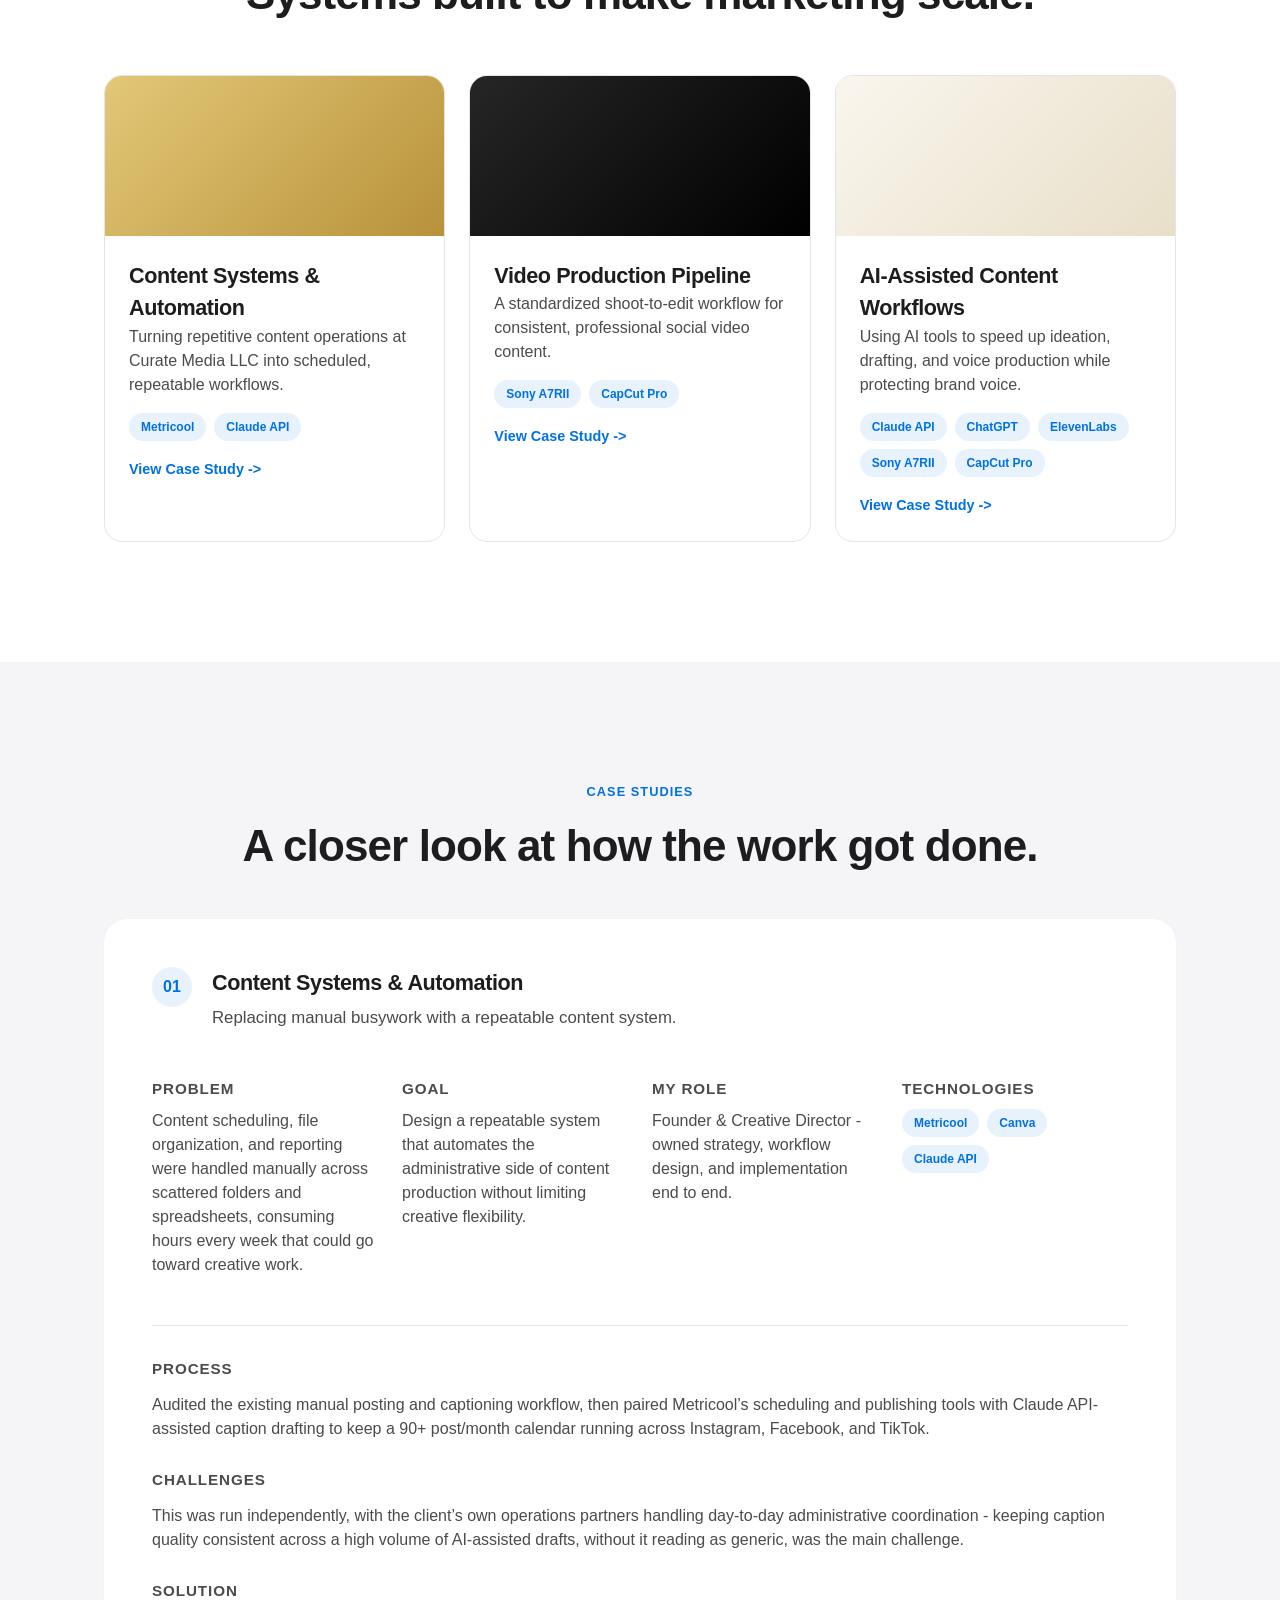
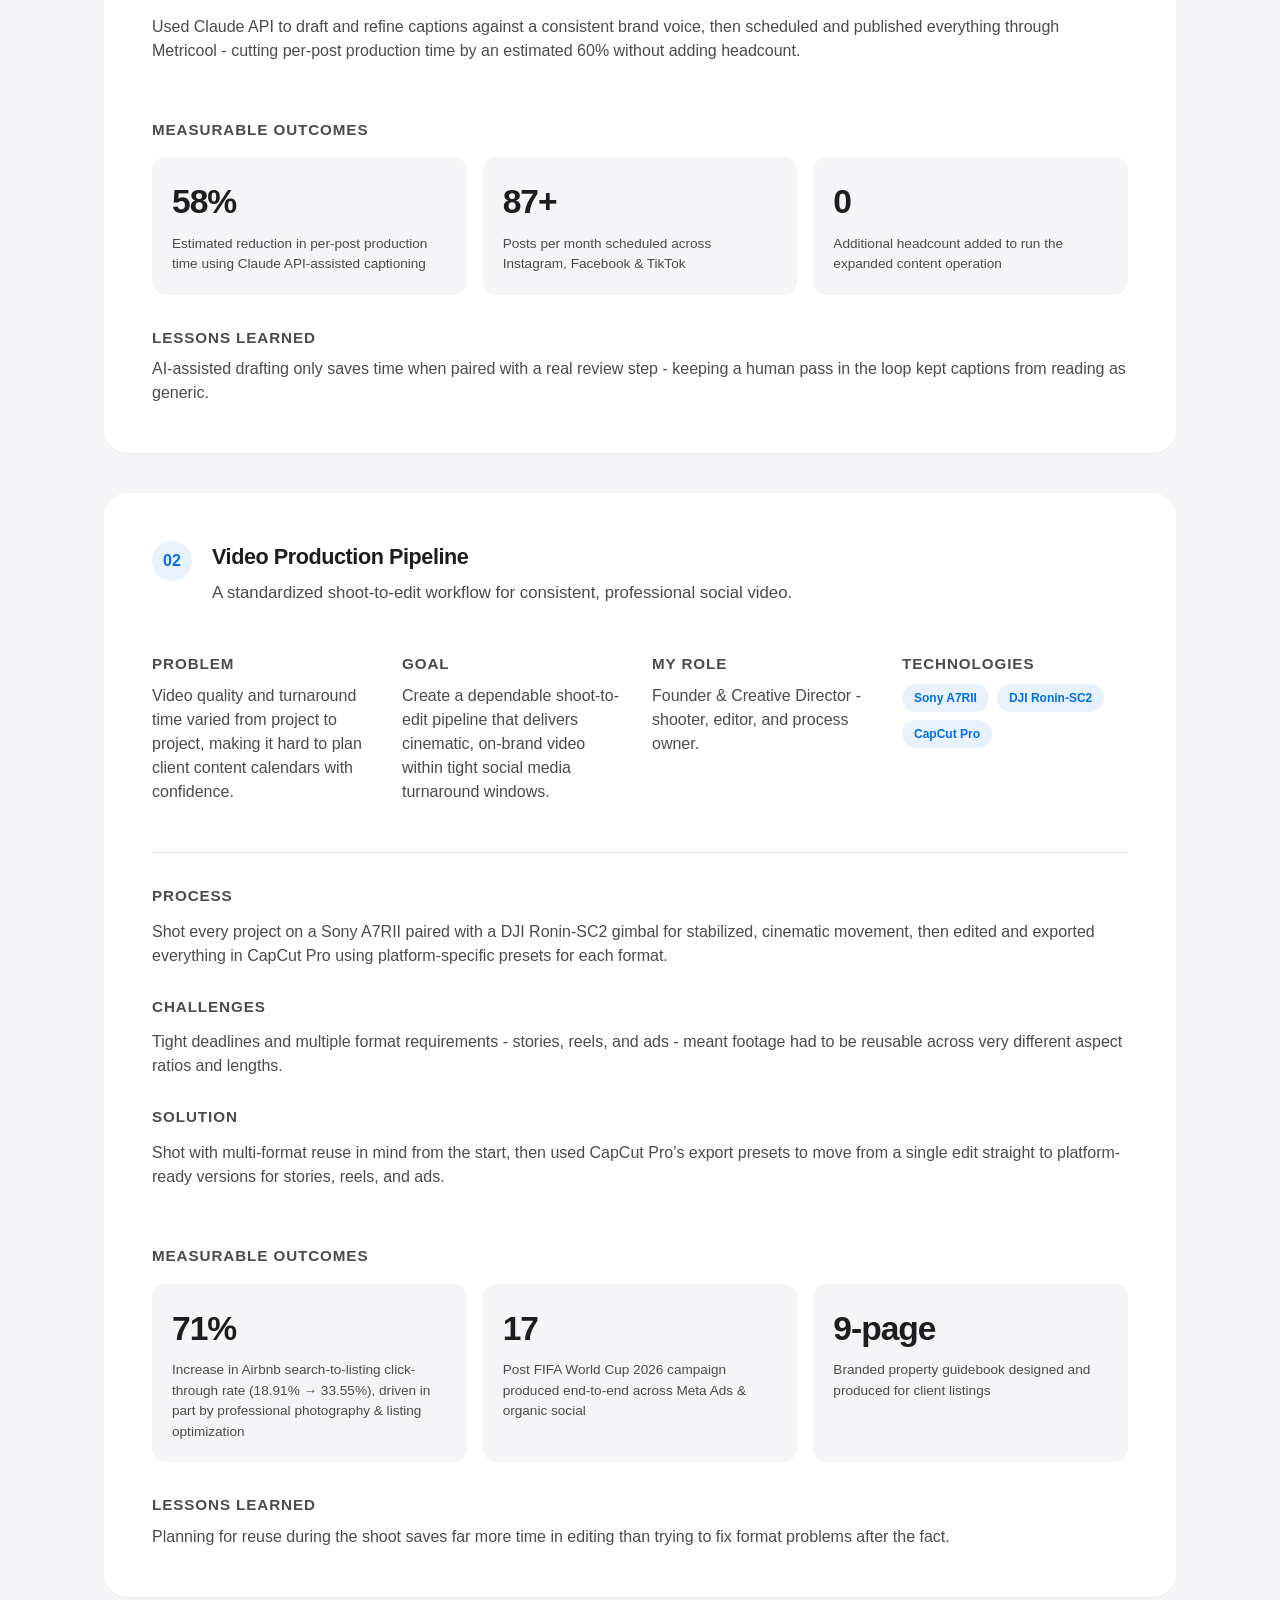
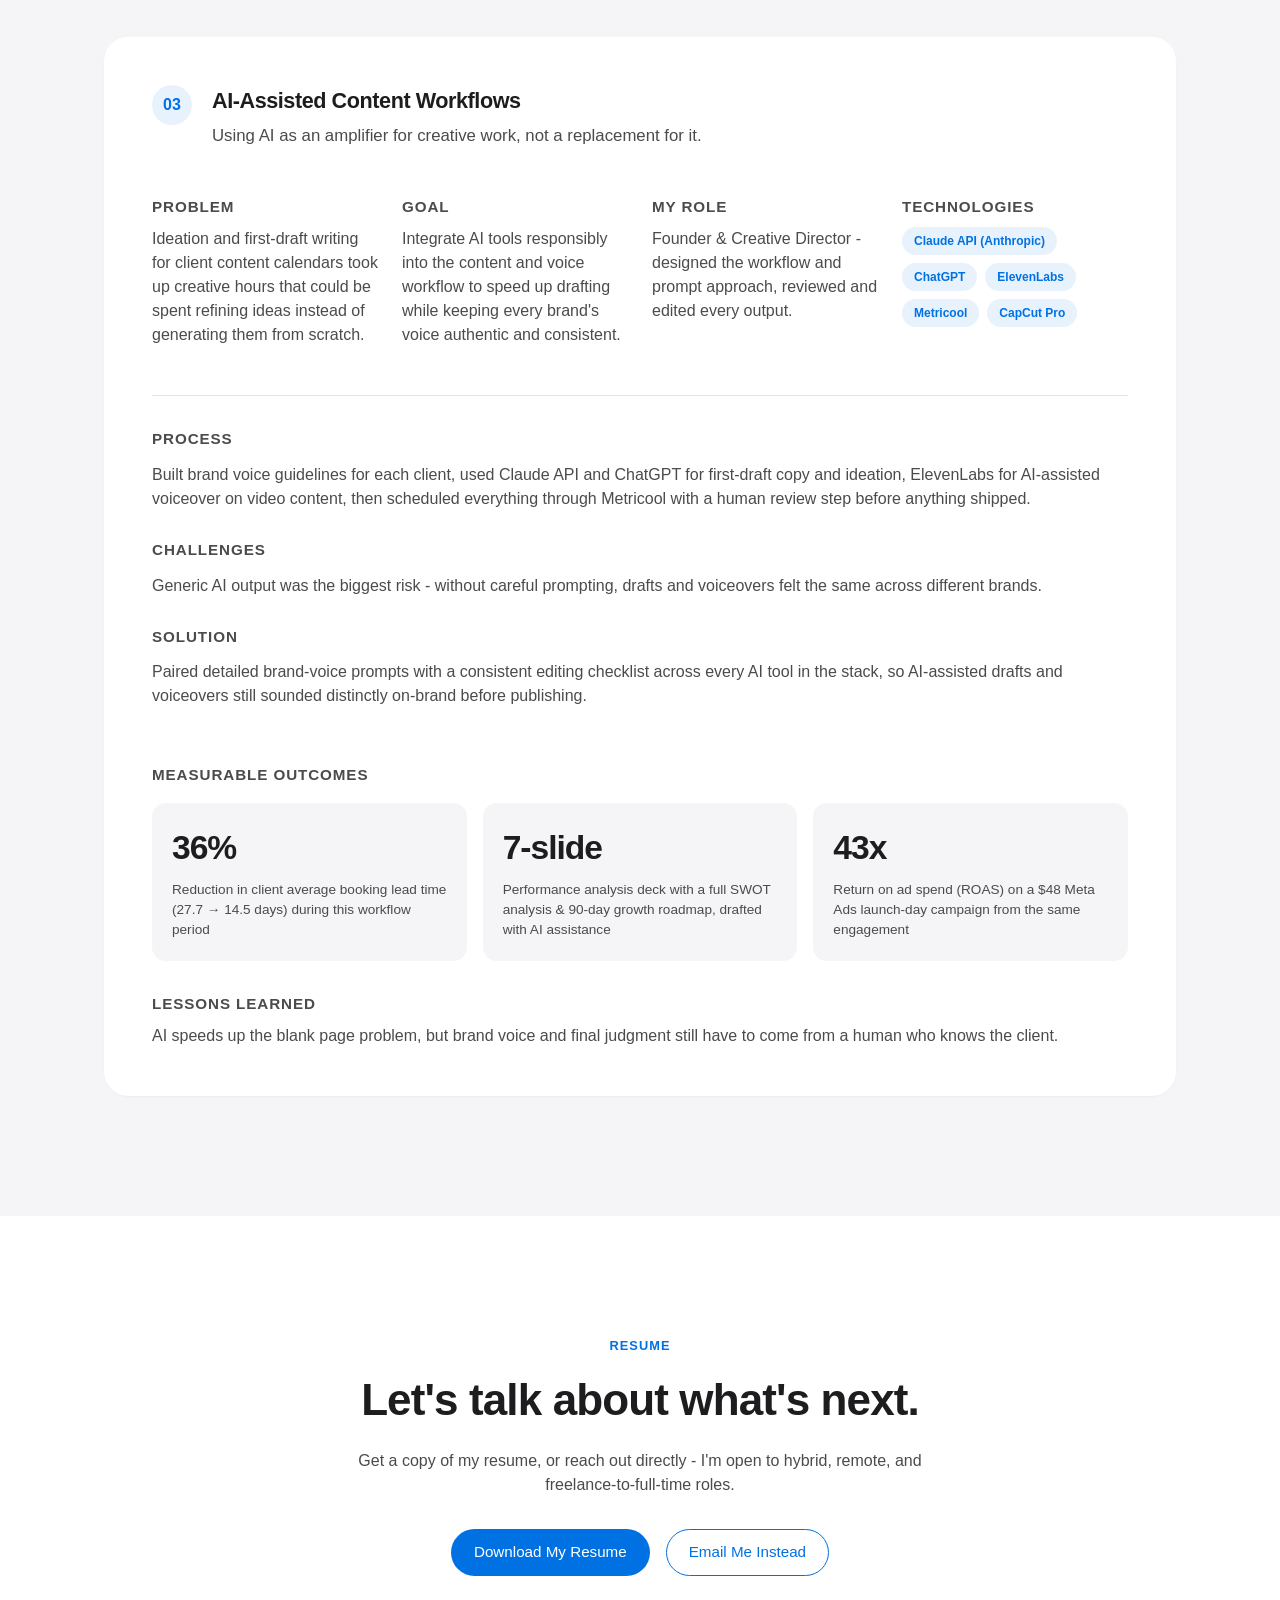
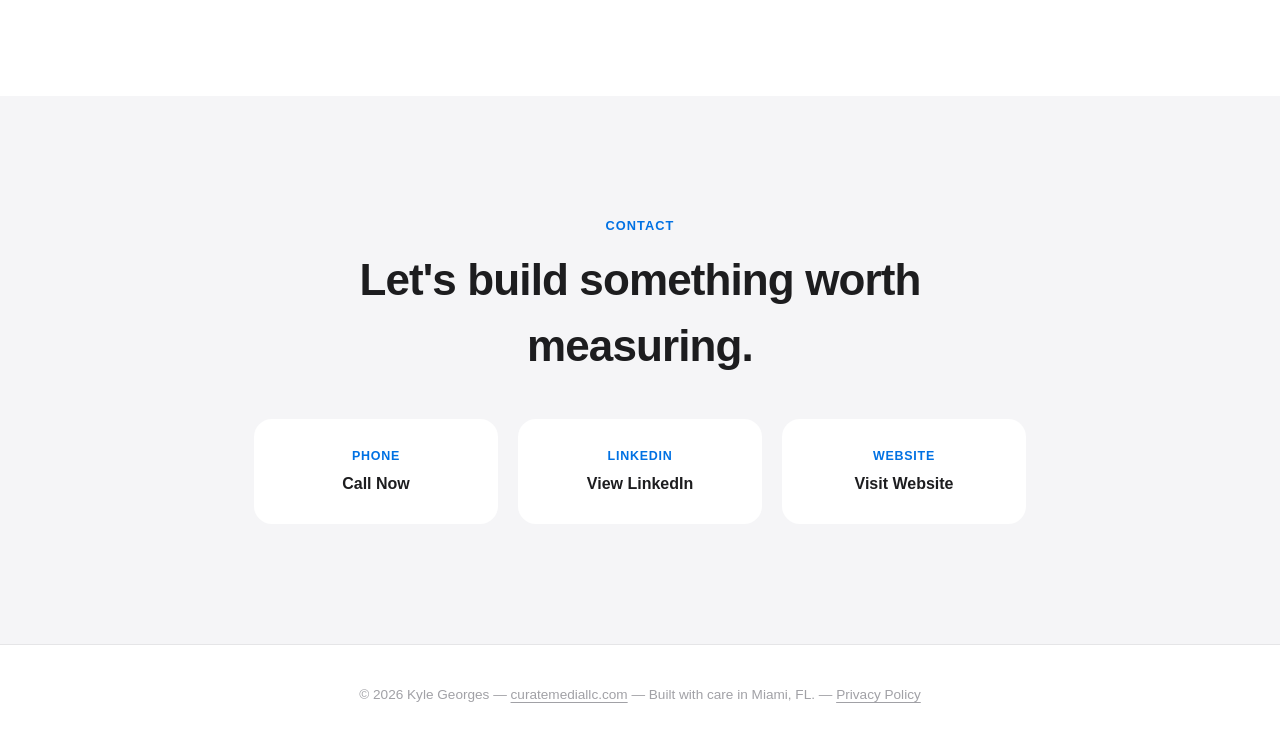
==== commit dd064e33: "Add GA4 tag, privacy policy, and footer privacy link" ====
--- a/index.html
+++ b/index.html
@@ -1,6 +1,14 @@
 <!DOCTYPE html>
 <html lang="en">
   <head>
+    <!-- Google tag (gtag.js) -->
+    <script async src="https://www.googletagmanager.com/gtag/js?id=G-TX0XHEHQ06"></script>
+    <script>
+      window.dataLayer = window.dataLayer || [];
+      function gtag(){dataLayer.push(arguments);}
+      gtag('js', new Date());
+      gtag('config', 'G-TX0XHEHQ06');
+    </script>
     <meta charset="UTF-8" />
     <meta name="viewport" content="width=device-width, initial-scale=1.0" />
     <title>Kyle Georges — Digital Strategist & Creative Director</title>
@@ -719,7 +727,7 @@
     </main>
     <footer class="site-footer">
       <div class="container footer-inner">
-        <span>&copy; 2026 Kyle Georges &mdash; <a href="https://curatemediallc.com" target="_blank" rel="noopener" style="color:inherit;text-decoration:underline;text-underline-offset:3px;">curatemediallc.com</a> &mdash; Built with care in Miami, FL.</span>
+        <span>&copy; 2026 Kyle Georges &mdash; <a href="https://curatemediallc.com" target="_blank" rel="noopener" style="color:inherit;text-decoration:underline;text-underline-offset:3px;">curatemediallc.com</a> &mdash; Built with care in Miami, FL. &mdash; <a href="/privacy-policy.html" style="color:inherit;text-decoration:underline;text-underline-offset:3px;">Privacy Policy</a></span>
       </div>
     </footer>
   </body>
